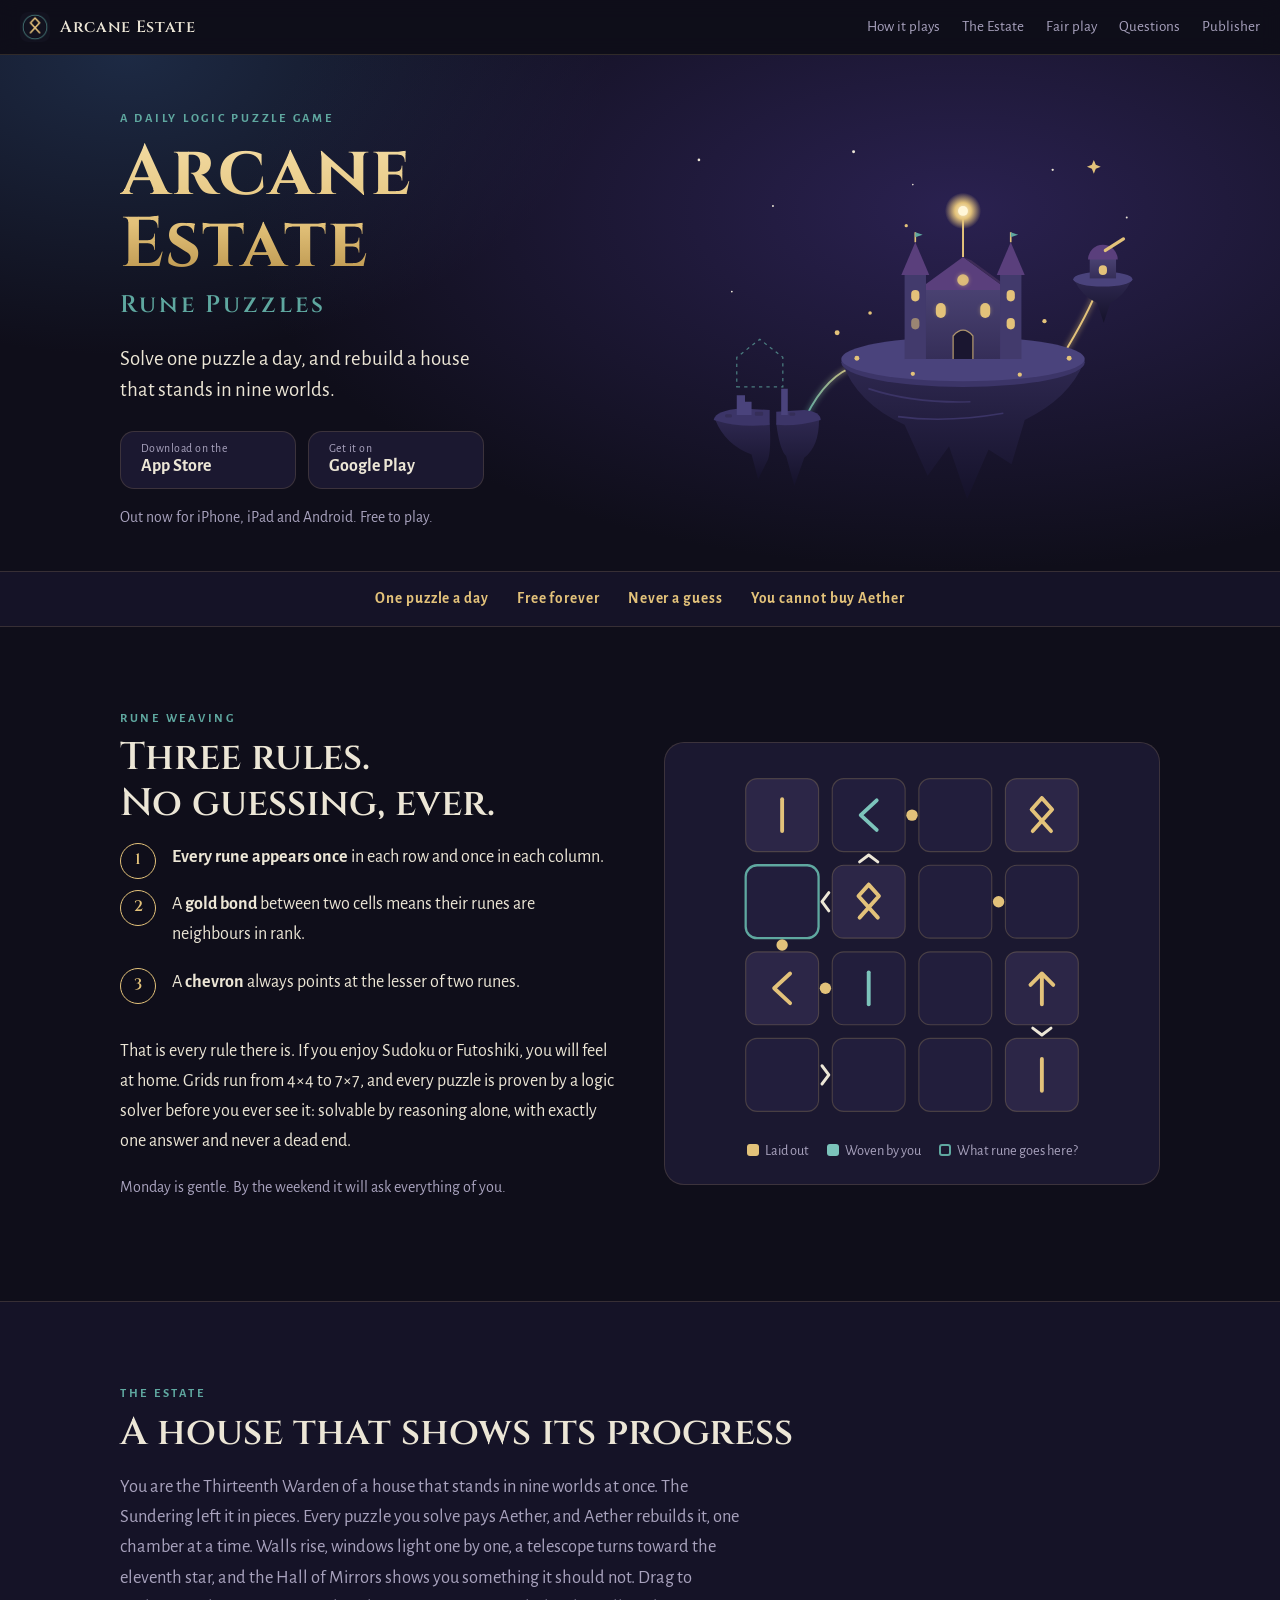
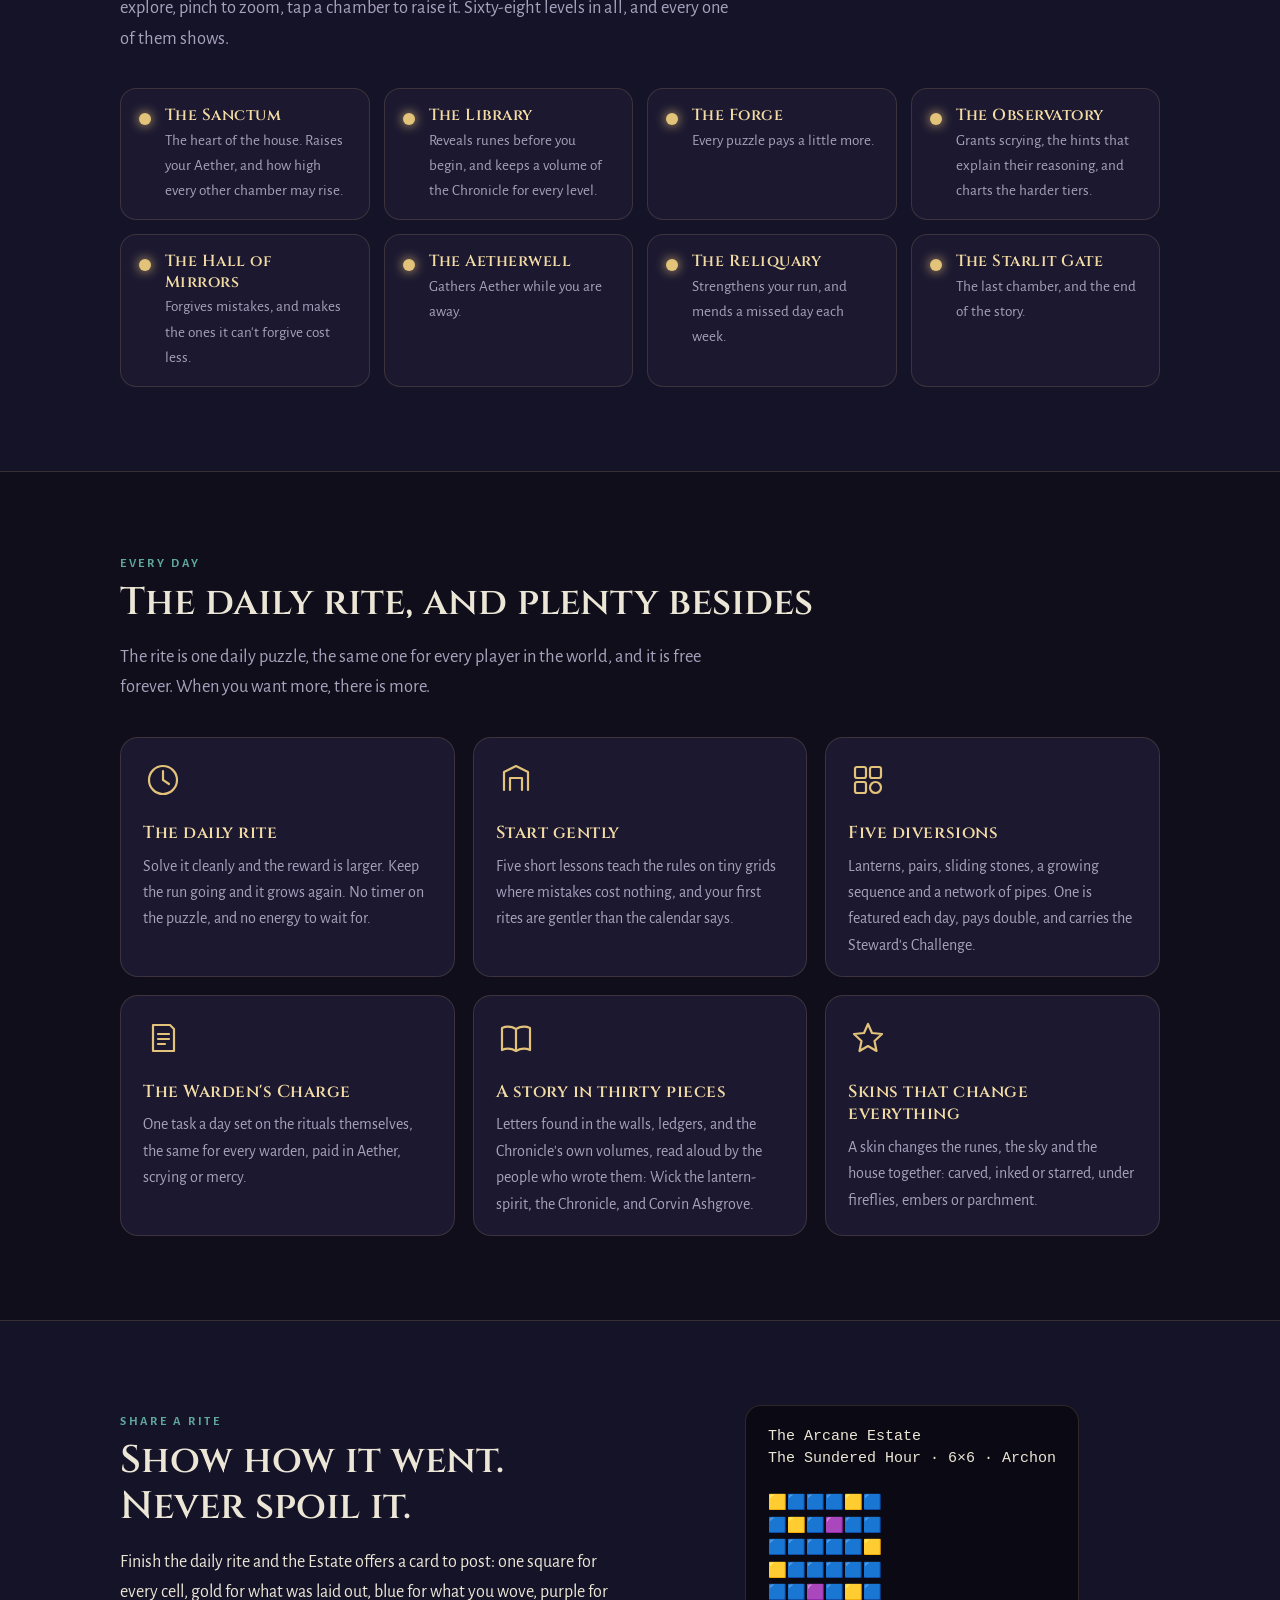
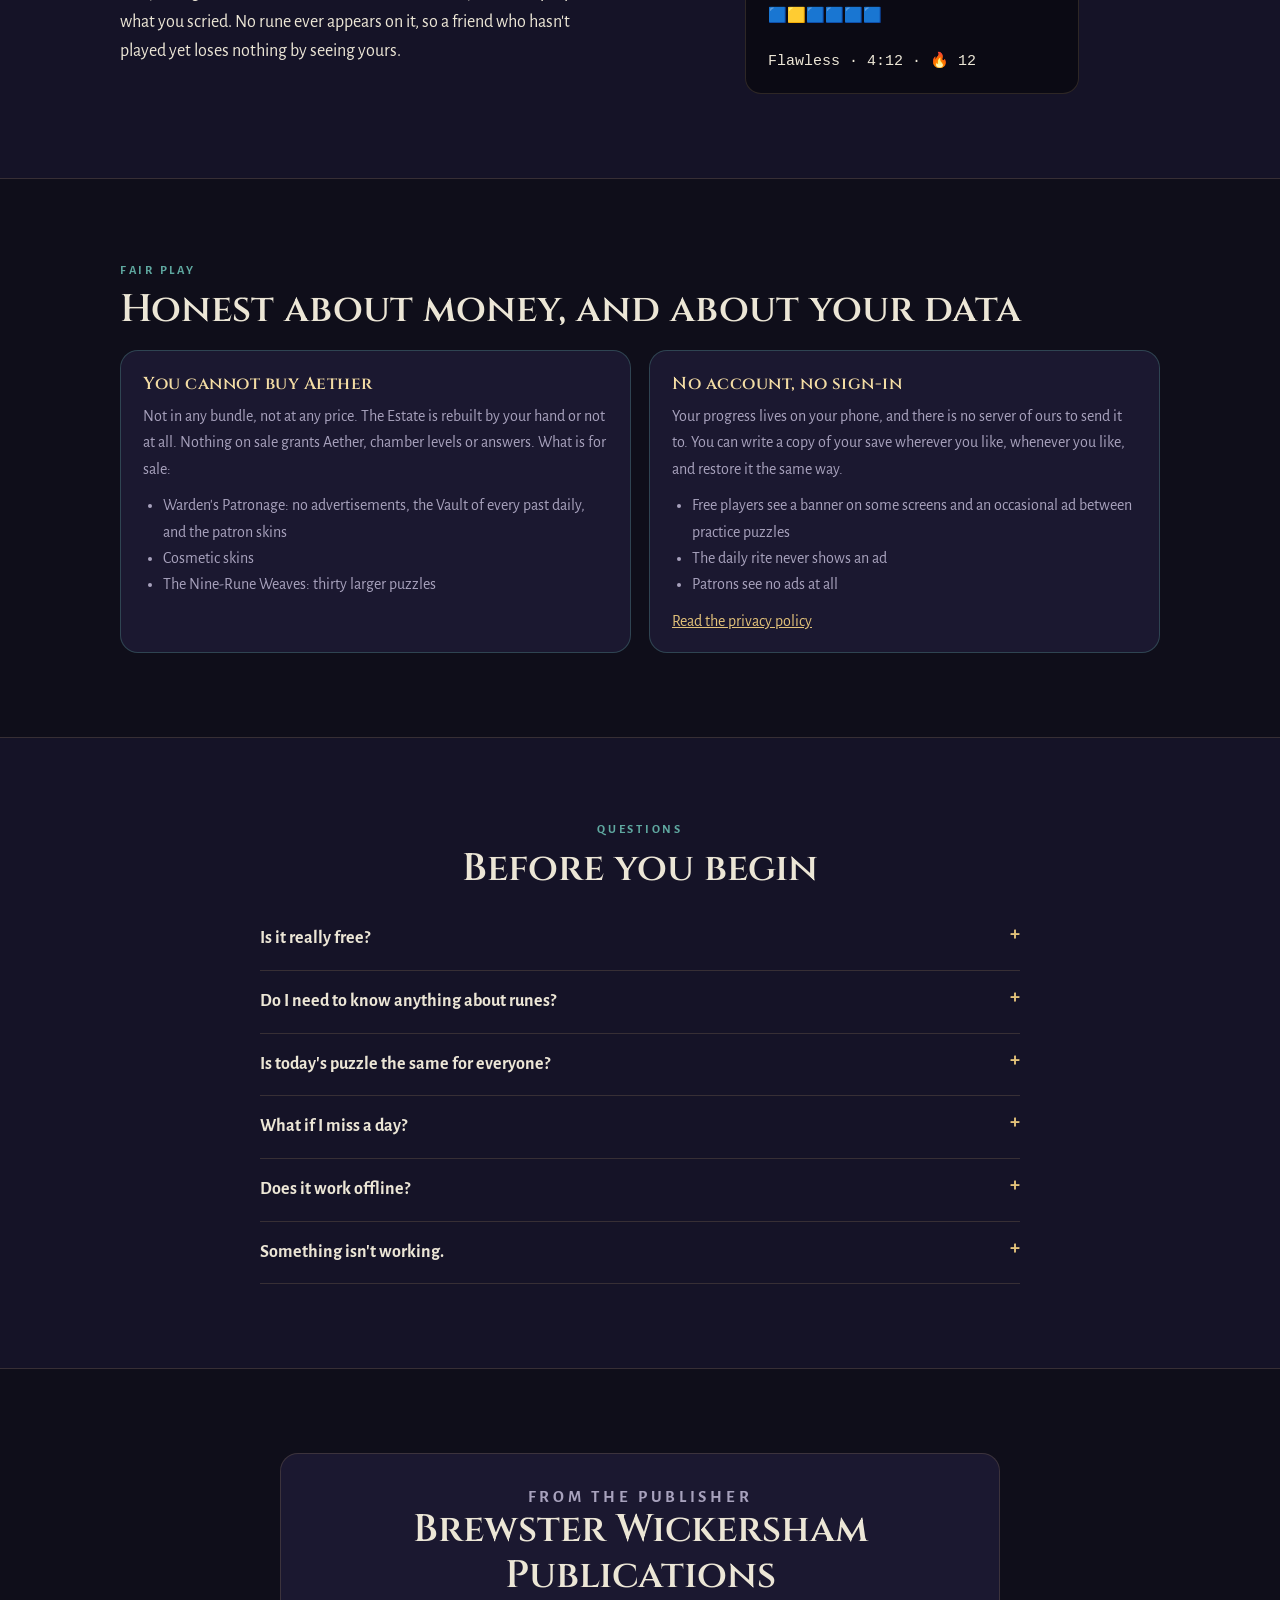
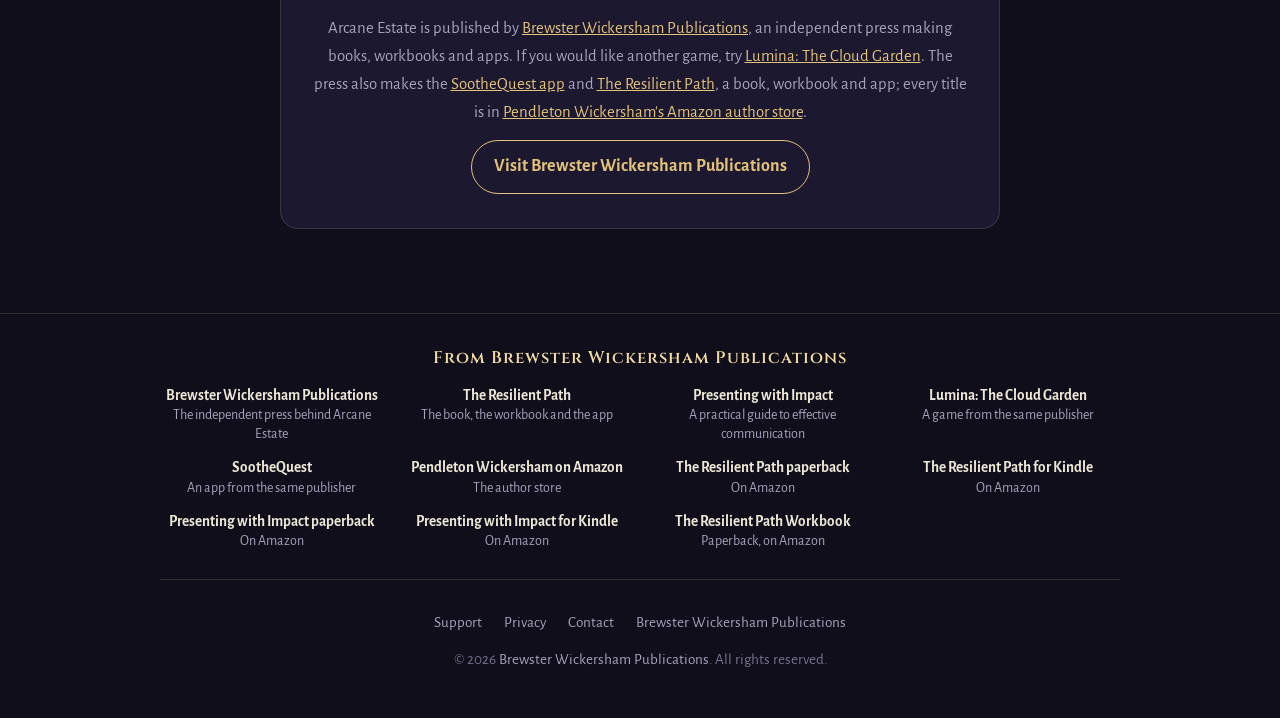
==== index.html @ 7ee72538 "Add Presenting with Impact to the publisher network block Keeps the shared "From Brewster Wickersham" ====
<!DOCTYPE html>
<html lang="en">
<head>
<meta charset="utf-8">
<meta name="viewport" content="width=device-width, initial-scale=1">
<title>Arcane Estate: Rune Puzzles — Daily Logic Puzzle Game</title>
<meta name="description" content="Arcane Estate is a free daily logic puzzle game for iPhone, iPad and Android. Solve one rune grid a day with no guessing, and rebuild an estate in nine worlds.">
<link rel="canonical" href="https://www.arcaneestategame.com/">
<meta property="og:type" content="website">
<meta property="og:site_name" content="Arcane Estate: Rune Puzzles">
<meta property="og:locale" content="en_US">
<meta property="og:title" content="Arcane Estate: Rune Puzzles — Daily Logic Puzzle Game">
<meta property="og:description" content="A free daily logic puzzle game for iPhone, iPad and Android. Solve one rune puzzle a day, and rebuild a house that stands in nine worlds.">
<meta property="og:url" content="https://www.arcaneestategame.com/">
<meta property="og:image" content="https://www.arcaneestategame.com/og-image.jpg">
<meta property="og:image:type" content="image/jpeg">
<meta property="og:image:width" content="1200">
<meta property="og:image:height" content="630">
<meta property="og:image:alt" content="Arcane Estate: Rune Puzzles. The Sanctum on a floating island, and the line: Solve one puzzle a day, and rebuild a house that stands in nine worlds.">
<meta name="twitter:card" content="summary_large_image">
<meta name="twitter:title" content="Arcane Estate: Rune Puzzles — Daily Logic Puzzle Game">
<meta name="twitter:description" content="A free daily logic puzzle game for iPhone, iPad and Android. Solve one rune puzzle a day, and rebuild a house that stands in nine worlds.">
<meta name="twitter:image" content="https://www.arcaneestategame.com/og-image.jpg">
<meta name="twitter:image:alt" content="Arcane Estate: Rune Puzzles. The Sanctum on a floating island, and the line: Solve one puzzle a day, and rebuild a house that stands in nine worlds.">
<meta name="theme-color" content="#0f0e1a">
<link rel="icon" type="image/png" sizes="64x64" href="favicon.png">
<link rel="apple-touch-icon" sizes="180x180" href="apple-touch-icon.png">
<link rel="preconnect" href="https://fonts.googleapis.com">
<link rel="preconnect" href="https://fonts.gstatic.com" crossorigin>
<link rel="stylesheet" href="https://fonts.googleapis.com/css2?family=Alegreya+Sans:wght@400;500;700&amp;family=Cinzel:wght@600;700&amp;display=swap" media="print" onload="this.media='all'">
<noscript><link rel="stylesheet" href="https://fonts.googleapis.com/css2?family=Alegreya+Sans:wght@400;500;700&amp;family=Cinzel:wght@600;700&amp;display=swap"></noscript>
<link rel="stylesheet" href="site.css">
<script type="application/ld+json">
{
  "@context": "https://schema.org",
  "@graph": [
    {
      "@type": [
        "VideoGame",
        "MobileApplication"
      ],
      "@id": "https://www.arcaneestategame.com/#game",
      "name": "Arcane Estate: Rune Puzzles",
      "alternateName": "The Arcane Estate",
      "description": "A daily logic puzzle game with estate-building progression. Solve the day's Rune Weaving puzzle and rebuild a house that stands in nine worlds.",
      "url": "https://www.arcaneestategame.com/",
      "image": "https://www.arcaneestategame.com/icon.png",
      "genre": [
        "Puzzle",
        "Logic puzzle"
      ],
      "applicationCategory": "GameApplication",
      "applicationSubCategory": "Puzzle",
      "operatingSystem": "iOS, Android",
      "gamePlatform": [
        "iOS",
        "Android"
      ],
      "installUrl": [
        "https://apps.apple.com/us/app/arcane-estate-rune-puzzles/id6817651417",
        "https://play.google.com/store/apps/details?id=com.arcaneestate.game"
      ],
      "downloadUrl": [
        "https://apps.apple.com/us/app/arcane-estate-rune-puzzles/id6817651417",
        "https://play.google.com/store/apps/details?id=com.arcaneestate.game"
      ],
      "sameAs": [
        "https://apps.apple.com/us/app/arcane-estate-rune-puzzles/id6817651417",
        "https://play.google.com/store/apps/details?id=com.arcaneestate.game"
      ],
      "isAccessibleForFree": true,
      "offers": {
        "@type": "Offer",
        "price": "0",
        "priceCurrency": "USD"
      },
      "publisher": {
        "@id": "https://brewsterwickershampublications.com/#organization"
      }
    },
    {
      "@type": "WebSite",
      "@id": "https://www.arcaneestategame.com/#website",
      "url": "https://www.arcaneestategame.com/",
      "name": "Arcane Estate: Rune Puzzles",
      "inLanguage": "en",
      "publisher": {
        "@id": "https://brewsterwickershampublications.com/#organization"
      }
    },
    {
      "@type": "Organization",
      "@id": "https://brewsterwickershampublications.com/#organization",
      "name": "Brewster Wickersham Publications",
      "url": "https://brewsterwickershampublications.com/",
      "email": "info@brewsterwickershampublications.com"
    }
  ]
}
</script>
</head>
<body>

<svg width="0" height="0" style="position:absolute" aria-hidden="true">
  <defs>
    <!-- The four runes of the example weave, ranked 1-4 -->
    <symbol id="r1" viewBox="0 0 40 40"><path d="M20 6V34" fill="none" stroke="currentColor" stroke-width="3.4" stroke-linecap="round"/></symbol>
    <symbol id="r2" viewBox="0 0 40 40"><path d="M27 7 13 20 27 33" fill="none" stroke="currentColor" stroke-width="3.4" stroke-linecap="round" stroke-linejoin="round"/></symbol>
    <symbol id="r3" viewBox="0 0 40 40"><path d="M20 7V34M10 17 20 7 30 17" fill="none" stroke="currentColor" stroke-width="3.4" stroke-linecap="round" stroke-linejoin="round"/></symbol>
    <symbol id="r4" viewBox="0 0 40 40"><path d="M20 5 29 15 12 34M20 5 11 15 28 34" fill="none" stroke="currentColor" stroke-width="3.4" stroke-linecap="round" stroke-linejoin="round"/></symbol>
  </defs>
</svg>

<nav class="nav" aria-label="Site">
  <a class="brand" href="./"><img src="favicon.png" alt="" width="30" height="30">Arcane Estate</a>
  <div class="links">
    <a href="#weaving">How it plays</a>
    <a href="#estate">The Estate</a>
    <a href="#fair">Fair play</a>
    <a href="#faq">Questions</a>
    <a class="keep" href="https://brewsterwickershampublications.com/" target="_blank" rel="noopener">Publisher</a>
  </div>
</nav>

<header class="hero">
  <div class="wrap">
    <div>
      <p class="kicker">A daily logic puzzle game</p>
      <h1><span class="wordmark">Arcane Estate</span> <span class="subtitle">Rune Puzzles</span></h1>
      <p class="tagline">Solve one puzzle a day, and rebuild a house that stands in nine worlds.</p>

      <div class="stores">
        <a class="store-btn" href="https://apps.apple.com/us/app/arcane-estate-rune-puzzles/id6817651417" target="_blank" rel="noopener"><small>Download on the</small><b>App Store</b></a>
        <a class="store-btn" href="https://play.google.com/store/apps/details?id=com.arcaneestate.game" target="_blank" rel="noopener"><small>Get it on</small><b>Google Play</b></a>
      </div>
      <p class="notify">Out now for iPhone, iPad and Android. Free to play.</p>
    </div>

    <div class="hero-art">
      <svg viewBox="0 0 600 470" role="img" aria-label="Floating islands joined by bridges of light. The Sanctum, lit and spired, stands on the largest; a ruined chamber waits on a smaller island.">
        <defs>
          <radialGradient id="orb" cx="50%" cy="50%" r="50%"><stop offset="0" stop-color="#fff6d8"/><stop offset=".45" stop-color="#e3c27a"/><stop offset="1" stop-color="#e3c27a" stop-opacity="0"/></radialGradient>
          <linearGradient id="bridge" x1="0" x2="1"><stop offset="0" stop-color="#5fa8a0"/><stop offset="1" stop-color="#e3c27a"/></linearGradient>
          <linearGradient id="rock" x1="0" y1="0" x2="0" y2="1"><stop offset="0" stop-color="#2e2850"/><stop offset="1" stop-color="#15122a"/></linearGradient>
          <linearGradient id="wall" x1="0" y1="0" x2="0" y2="1"><stop offset="0" stop-color="#4a4272"/><stop offset="1" stop-color="#352e58"/></linearGradient>
          <filter id="glow" x="-50%" y="-50%" width="200%" height="200%"><feGaussianBlur stdDeviation="3"/></filter>
        </defs>

        <g fill="#ece6d6">
          <circle class="twinkle" cx="40" cy="40" r="1.6"/>
          <circle class="twinkle" cx="130" cy="96" r="1.2" style="animation-delay:-1.4s"/>
          <circle class="twinkle" cx="228" cy="30" r="1.8" style="animation-delay:-2.2s"/>
          <circle class="twinkle" cx="470" cy="52" r="1.4" style="animation-delay:-.6s"/>
          <circle class="twinkle" cx="560" cy="110" r="1.2" style="animation-delay:-3s"/>
          <circle class="twinkle" cx="80" cy="200" r="1.1" style="animation-delay:-1.9s"/>
          <circle class="twinkle" cx="300" cy="70" r="1" style="animation-delay:-2.7s"/>
          <path d="M520 40l2.4 6 6 2.4-6 2.4-2.4 6-2.4-6-6-2.4 6-2.4z" fill="#e3c27a" class="twinkle" style="animation-delay:-1s"/>
        </g>

        <g class="float">
          <!-- bridges of light -->
          <g fill="none" stroke-linecap="round">
            <path d="M170 352Q196 300 232 290" stroke="url(#bridge)" stroke-width="6" opacity=".35" filter="url(#glow)"/>
            <path d="M170 352Q196 300 232 290" stroke="url(#bridge)" stroke-width="2.4"/>
            <path d="M488 268Q520 214 528 186" stroke="#e3c27a" stroke-width="6" opacity=".35" filter="url(#glow)"/>
            <path d="M488 268Q520 214 528 186" stroke="#e3c27a" stroke-width="2.4"/>
          </g>

          <!-- the Sanctum's island -->
          <path d="M214 286Q232 336 290 362L318 424 344 388 366 452 392 392 420 410 436 356Q490 330 508 286Z" fill="url(#rock)"/>
          <path d="M246 318Q300 336 370 334M282 352Q340 360 410 348" stroke="#3b3466" stroke-width="2" fill="none"/>
          <ellipse cx="361" cy="286" rx="148" ry="30" fill="#3c3568"/>
          <ellipse cx="361" cy="282" rx="148" ry="27" fill="#4a437c"/>
          <g fill="#e3c27a"><circle cx="232" cy="281" r="3"/><circle cx="490" cy="281" r="3"/><circle cx="300" cy="300" r="2.6"/><circle cx="430" cy="301" r="2.6"/></g>

          <!-- the Sanctum -->
          <rect x="314" y="196" width="94" height="86" fill="url(#wall)"/>
          <rect x="408" y="200" width="10" height="82" fill="#2b2548"/>
          <path d="M306 198 361 158 416 198Z" fill="#5a3f7c"/>
          <path d="M416 198 426 202 371 162 361 158Z" fill="#3e2c58"/>
          <rect x="290" y="178" width="26" height="104" fill="#423a6c"/>
          <path d="M286 180 303 140 320 180Z" fill="#5a3f7c"/>
          <rect x="406" y="178" width="26" height="104" fill="#423a6c"/>
          <path d="M402 180 419 140 436 180Z" fill="#5a3f7c"/>
          <path d="M303 140V128M419 140V128" stroke="#e3c27a" stroke-width="2"/>
          <path d="M303 128l9 3-9 3z M419 128l9 3-9 3z" fill="#5fa8a0"/>
          <path d="M361 158V112" stroke="#e3c27a" stroke-width="2.4"/>
          <circle cx="361" cy="102" r="22" fill="url(#orb)"/>
          <circle cx="361" cy="102" r="6" fill="#fff6d8"/>
          <g fill="#e3c27a">
            <rect x="328" y="214" width="12" height="18" rx="6"/><rect x="382" y="214" width="12" height="18" rx="6"/>
            <rect x="298" y="198" width="10" height="14" rx="5"/><rect x="414" y="198" width="10" height="14" rx="5"/>
            <rect x="298" y="232" width="10" height="14" rx="5" opacity=".55"/><rect x="414" y="232" width="10" height="14" rx="5"/>
            <circle cx="361" cy="186" r="7" opacity=".9"/>
          </g>
          <path d="M349 282V254Q361 240 373 254V282Z" fill="#1a1630"/>
          <path d="M349 282V254Q361 240 373 254V282" fill="none" stroke="#e3c27a" stroke-width="1.6" opacity=".7"/>
          <g fill="#e3c27a" filter="url(#glow)" opacity=".8"><circle cx="361" cy="186" r="6"/><circle cx="334" cy="223" r="5"/><circle cx="388" cy="223" r="5"/></g>

          <!-- a ruined chamber, split in two, with the ghost of what will rise -->
          <path d="M60 356Q72 386 104 398L112 428 124 404Q128 392 126 360Z" fill="url(#rock)"/>
          <path d="M134 360Q138 392 146 400L156 436 168 402Q186 388 186 356Z" fill="url(#rock)"/>
          <path d="M58 356Q60 344 92 342L126 344 126 362Q90 366 58 356Z" fill="#3c3568"/>
          <path d="M134 346 168 344Q188 346 188 356 160 364 134 362Z" fill="#3c3568"/>
          <path d="M86 316h56v-36l-28-22-28 22z" fill="none" stroke="#5fa8a0" stroke-width="1.5" stroke-dasharray="4 5" opacity=".7"/>
          <path d="M86 350V326h10v8h8V350ZM140 350V318h8v32Z" fill="#4a437c"/>
          <g fill="#352e58"><rect x="108" y="346" width="10" height="5" rx="1.5"/><rect x="150" y="347" width="7" height="4" rx="1.5"/><rect x="72" y="349" width="8" height="4" rx="1.5"/></g>

          <!-- the Observatory, small and far -->
          <path d="M496 186Q506 206 524 214L532 238 540 214Q556 206 566 186Z" fill="url(#rock)"/>
          <ellipse cx="531" cy="185" rx="36" ry="9" fill="#4a437c"/>
          <rect x="515" y="160" width="32" height="24" fill="url(#wall)"/>
          <path d="M513 161a18 18 0 0 1 36 0Z" fill="#5a3f7c"/>
          <path d="M534 150 556 136" stroke="#e3c27a" stroke-width="4" stroke-linecap="round"/>
          <rect x="526" y="168" width="10" height="12" rx="5" fill="#e3c27a"/>
        </g>

        <!-- Aether, carried home -->
        <g fill="#e3c27a">
          <circle class="twinkle float2" cx="208" cy="250" r="3"/>
          <circle class="twinkle float2" cx="248" cy="226" r="2.2" style="animation-delay:-2s"/>
          <circle class="twinkle float" cx="460" cy="236" r="2.6" style="animation-delay:-1s"/>
          <circle class="twinkle float2" cx="292" cy="120" r="2" style="animation-delay:-3s"/>
        </g>
      </svg>
    </div>
  </div>
</header>

<div class="strip">
  <span>One puzzle a day</span><span>Free forever</span><span>Never a guess</span><span>You cannot buy Aether</span>
</div>

<main>
<section id="weaving">
  <div class="wrap split">
    <div>
      <p class="eyebrow">Rune Weaving</p>
      <h2>Three rules.<br>No guessing, ever.</h2>
      <ol class="rules">
        <li><b>Every rune appears once</b> in each row and once in each column.</li>
        <li>A <b>gold bond</b> between two cells means their runes are neighbours in rank.</li>
        <li>A <b>chevron</b> always points at the lesser of two runes.</li>
      </ol>
      <p>That is every rule there is. If you enjoy Sudoku or Futoshiki, you will feel at home. Grids run from 4×4 to 7×7, and every puzzle is proven by a
        logic solver before you ever see it: solvable by reasoning alone, with exactly one answer
        and never a dead end.</p>
      <p class="note">Monday is gentle. By the weekend it will ask everything of you.</p>
    </div>
    <figure class="grid-card" style="margin:0">
      <svg viewBox="0 0 316 316" role="img" aria-label="An example four-by-four Rune Weaving grid, part solved, with gold bonds and chevrons between some cells.">
        <g fill="#221e3c" stroke="rgba(227,194,122,.22)">
          <rect x="12" y="12" width="64" height="64" rx="10" fill="#2c2647"/><rect x="88" y="12" width="64" height="64" rx="10"/><rect x="164" y="12" width="64" height="64" rx="10"/><rect x="240" y="12" width="64" height="64" rx="10" fill="#2c2647"/>
          <rect x="12" y="88" width="64" height="64" rx="10" stroke="#5fa8a0" stroke-width="2"/><rect x="88" y="88" width="64" height="64" rx="10" fill="#2c2647"/><rect x="164" y="88" width="64" height="64" rx="10"/><rect x="240" y="88" width="64" height="64" rx="10"/>
          <rect x="12" y="164" width="64" height="64" rx="10" fill="#2c2647"/><rect x="88" y="164" width="64" height="64" rx="10"/><rect x="164" y="164" width="64" height="64" rx="10"/><rect x="240" y="164" width="64" height="64" rx="10" fill="#2c2647"/>
          <rect x="12" y="240" width="64" height="64" rx="10"/><rect x="88" y="240" width="64" height="64" rx="10"/><rect x="164" y="240" width="64" height="64" rx="10"/><rect x="240" y="240" width="64" height="64" rx="10" fill="#2c2647"/>
        </g>
        <!-- laid out (gold) -->
        <g color="#e3c27a">
          <use href="#r1" x="24" y="24" width="40" height="40"/>
          <use href="#r4" x="252" y="24" width="40" height="40"/>
          <use href="#r4" x="100" y="100" width="40" height="40"/>
          <use href="#r2" x="24" y="176" width="40" height="40"/>
          <use href="#r3" x="252" y="176" width="40" height="40"/>
          <use href="#r1" x="252" y="252" width="40" height="40"/>
        </g>
        <!-- woven by the player (teal) -->
        <g color="#7cc4bb">
          <use href="#r2" x="100" y="24" width="40" height="40"/>
          <use href="#r1" x="100" y="176" width="40" height="40"/>
        </g>
        <!-- bonds -->
        <g fill="#e3c27a">
          <circle cx="158" cy="44" r="5"/>
          <circle cx="234" cy="120" r="5"/>
          <circle cx="82" cy="196" r="5"/>
          <circle cx="44" cy="158" r="5"/>
        </g>
        <!-- wards: each chevron points at the lesser rune -->
        <g fill="none" stroke="#ece6d6" stroke-width="2.6" stroke-linecap="round" stroke-linejoin="round">
          <path d="M85 112 79 120 85 128"/>
          <path d="M79 264 85 272 79 280"/>
          <path d="M112 85 120 79 128 85"/>
          <path d="M264 231 272 237 280 231"/>
        </g>
      </svg>
      <div class="legend">
        <span><i style="background:#e3c27a"></i>Laid out</span>
        <span><i style="background:#7cc4bb"></i>Woven by you</span>
        <span><i style="border:2px solid #5fa8a0"></i>What rune goes here?</span>
      </div>
    </figure>
  </div>
</section>

<section id="estate" class="alt">
  <div class="wrap">
    <p class="eyebrow">The Estate</p>
    <h2>A house that shows its progress</h2>
    <p class="lede">You are the Thirteenth Warden of a house that stands in nine worlds at once. The
      Sundering left it in pieces. Every puzzle you solve pays Aether, and Aether rebuilds it, one
      chamber at a time. Walls rise, windows light one by one, a telescope turns toward the eleventh
      star, and the Hall of Mirrors shows you something it should not. Drag to explore, pinch to
      zoom, tap a chamber to raise it. Sixty-eight levels in all, and every one of them shows.</p>
    <div class="chambers">
      <div class="chamber"><span class="dot"></span><div><h3>The Sanctum</h3><p>The heart of the house. Raises your Aether, and how high every other chamber may rise.</p></div></div>
      <div class="chamber"><span class="dot"></span><div><h3>The Library</h3><p>Reveals runes before you begin, and keeps a volume of the Chronicle for every level.</p></div></div>
      <div class="chamber"><span class="dot"></span><div><h3>The Forge</h3><p>Every puzzle pays a little more.</p></div></div>
      <div class="chamber"><span class="dot"></span><div><h3>The Observatory</h3><p>Grants scrying, the hints that explain their reasoning, and charts the harder tiers.</p></div></div>
      <div class="chamber"><span class="dot"></span><div><h3>The Hall of Mirrors</h3><p>Forgives mistakes, and makes the ones it can't forgive cost less.</p></div></div>
      <div class="chamber"><span class="dot"></span><div><h3>The Aetherwell</h3><p>Gathers Aether while you are away.</p></div></div>
      <div class="chamber"><span class="dot"></span><div><h3>The Reliquary</h3><p>Strengthens your run, and mends a missed day each week.</p></div></div>
      <div class="chamber"><span class="dot"></span><div><h3>The Starlit Gate</h3><p>The last chamber, and the end of the story.</p></div></div>
    </div>
  </div>
</section>

<section id="days">
  <div class="wrap">
    <p class="eyebrow">Every day</p>
    <h2>The daily rite, and plenty besides</h2>
    <p class="lede">The rite is one daily puzzle, the same one for every player in the world, and it is
      free forever. When you want more, there is more.</p>
    <div class="cards">
      <div class="card">
        <svg class="ic" aria-hidden="true" viewBox="0 0 40 40" fill="none" stroke="#e3c27a" stroke-width="2.2" stroke-linecap="round"><circle cx="20" cy="20" r="14"/><path d="M20 11v9l6 4"/></svg>
        <h3>The daily rite</h3>
        <p>Solve it cleanly and the reward is larger. Keep the run going and it grows again. No
          timer on the puzzle, and no energy to wait for.</p>
      </div>
      <div class="card">
        <svg class="ic" aria-hidden="true" viewBox="0 0 40 40" fill="none" stroke="#e3c27a" stroke-width="2.2" stroke-linecap="round" stroke-linejoin="round"><path d="M8 30V12l12-6 12 6v18"/><path d="M14 30V18h12v12"/></svg>
        <h3>Start gently</h3>
        <p>Five short lessons teach the rules on tiny grids where mistakes cost nothing, and your
          first rites are gentler than the calendar says.</p>
      </div>
      <div class="card">
        <svg class="ic" aria-hidden="true" viewBox="0 0 40 40" fill="none" stroke="#e3c27a" stroke-width="2.2" stroke-linecap="round" stroke-linejoin="round"><rect x="7" y="7" width="11" height="11" rx="2"/><rect x="22" y="7" width="11" height="11" rx="2"/><rect x="7" y="22" width="11" height="11" rx="2"/><circle cx="27.5" cy="27.5" r="5.5"/></svg>
        <h3>Five diversions</h3>
        <p>Lanterns, pairs, sliding stones, a growing sequence and a network of pipes. One is
          featured each day, pays double, and carries the Steward's Challenge.</p>
      </div>
      <div class="card">
        <svg class="ic" aria-hidden="true" viewBox="0 0 40 40" fill="none" stroke="#e3c27a" stroke-width="2.2" stroke-linecap="round" stroke-linejoin="round"><path d="M10 7h17l4 4v22H10z"/><path d="M15 16h11M15 21h11M15 26h7"/></svg>
        <h3>The Warden's Charge</h3>
        <p>One task a day set on the rituals themselves, the same for every warden, paid in Aether,
          scrying or mercy.</p>
      </div>
      <div class="card">
        <svg class="ic" aria-hidden="true" viewBox="0 0 40 40" fill="none" stroke="#e3c27a" stroke-width="2.2" stroke-linecap="round" stroke-linejoin="round"><path d="M6 10q7-3 14 1v22q-7-4-14-1zM34 10q-7-3-14 1v22q7-4 14-1z"/></svg>
        <h3>A story in thirty pieces</h3>
        <p>Letters found in the walls, ledgers, and the Chronicle's own volumes, read aloud by the
          people who wrote them: Wick the lantern-spirit, the Chronicle, and Corvin Ashgrove.</p>
      </div>
      <div class="card">
        <svg class="ic" aria-hidden="true" viewBox="0 0 40 40" fill="none" stroke="#e3c27a" stroke-width="2.2" stroke-linecap="round" stroke-linejoin="round"><path d="M20 6l4 9 10 1-7.5 7 2 10-8.5-5-8.5 5 2-10L6 16l10-1z"/></svg>
        <h3>Skins that change everything</h3>
        <p>A skin changes the runes, the sky and the house together: carved, inked or starred, under
          fireflies, embers or parchment.</p>
      </div>
    </div>
  </div>
</section>

<section id="share" class="alt">
  <div class="wrap split">
    <div>
      <p class="eyebrow">Share a rite</p>
      <h2>Show how it went.<br>Never spoil it.</h2>
      <p>Finish the daily rite and the Estate offers a card to post: one square for every cell,
        gold for what was laid out, blue for what you wove, purple for what you scried. No rune ever
        appears on it, so a friend who hasn't played yet loses nothing by seeing yours.</p>
    </div>
    <div class="share" aria-label="An example share card">The Arcane Estate
The Sundered Hour · 6×6 · Archon

🟨🟦🟦🟦🟨🟦
🟦🟨🟦🟪🟦🟦
🟦🟦🟦🟦🟦🟨
🟨🟦🟦🟦🟦🟦
🟦🟦🟪🟦🟨🟦
🟦🟨🟦🟦🟦🟦

Flawless · 4:12 · 🔥 12</div>
  </div>
</section>

<section id="fair">
  <div class="wrap">
    <p class="eyebrow">Fair play</p>
    <h2>Honest about money, and about your data</h2>
    <div class="promise">
      <div class="card">
        <h3>You cannot buy Aether</h3>
        <p>Not in any bundle, not at any price. The Estate is rebuilt by your hand or not at all.
          Nothing on sale grants Aether, chamber levels or answers. What is for sale:</p>
        <ul>
          <li>Warden's Patronage: no advertisements, the Vault of every past daily, and the patron skins</li>
          <li>Cosmetic skins</li>
          <li>The Nine-Rune Weaves: thirty larger puzzles</li>
        </ul>
      </div>
      <div class="card">
        <h3>No account, no sign-in</h3>
        <p>Your progress lives on your phone, and there is no server of ours to send it to. You can
          write a copy of your save wherever you like, whenever you like, and restore it the same way.</p>
        <ul>
          <li>Free players see a banner on some screens and an occasional ad between practice puzzles</li>
          <li>The daily rite never shows an ad</li>
          <li>Patrons see no ads at all</li>
        </ul>
        <p style="margin-top:10px"><a href="privacy.html">Read the privacy policy</a></p>
      </div>
    </div>
  </div>
</section>

<section id="faq" class="alt">
  <div class="wrap">
    <div class="center"><p class="eyebrow">Questions</p><h2>Before you begin</h2></div>
    <div class="faq">
      <details><summary>Is it really free?</summary>
        <p>Yes. The daily rite is free every day, forever, along with practice puzzles, the
          lessons, the diversions and the whole Estate. Purchases remove ads or add cosmetics and
          extra puzzles; none of them make the game easier.</p></details>
      <details><summary>Do I need to know anything about runes?</summary>
        <p>No. Each rune has a rank, and the lessons show you the order. If you have played Sudoku
          or a Futoshiki puzzle, you already know half of it.</p></details>
      <details><summary>Is today's puzzle the same for everyone?</summary>
        <p>Yes. The rite comes from the date, so every warden gets the same one. It turns over at
          midnight where you are.</p></details>
      <details><summary>What if I miss a day?</summary>
        <p>Nothing is lost but the run. The Reliquary can mend one missed day a week, and the
          Estate waits for you either way.</p></details>
      <details><summary>Does it work offline?</summary>
        <p>Yes. Puzzles are made on your phone, so the rite, the Estate and the diversions all play
          without a connection.</p></details>
      <details><summary>Something isn't working.</summary>
        <p>See <a href="support.html">Support</a>, or write to
          <a href="mailto:info@brewsterwickershampublications.com">info@brewsterwickershampublications.com</a>.</p></details>
    </div>
  </div>
</section>

<section class="publisher">
  <div class="wrap">
    <div class="card">
      <p class="eyebrow">From the publisher</p>
      <h2>Brewster Wickersham Publications</h2>
      <p>Arcane Estate is published by <a href="https://brewsterwickershampublications.com/" target="_blank" rel="noopener">Brewster Wickersham Publications</a>,
        an independent press making books, workbooks and apps. If you would like another game,
        try <a href="https://www.luminacloudgarden.com/" target="_blank" rel="noopener">Lumina: The Cloud Garden</a>. The press
        also makes the <a href="https://www.soothequest.com/" target="_blank" rel="noopener">SootheQuest app</a> and
        <a href="https://theresilientpathbook.com/" target="_blank" rel="noopener">The Resilient Path</a>, a book, workbook and app;
        every title is in <a href="https://www.amazon.com/stores/author/B004TYIEZQ" target="_blank" rel="noopener">Pendleton Wickersham's Amazon author store</a>.</p>
      <a class="btn" href="https://brewsterwickershampublications.com/" target="_blank" rel="noopener">Visit Brewster Wickersham Publications</a>
    </div>
  </div>
</section>
</main>

<footer>
  <div class="network">
    <h2>From Brewster Wickersham Publications</h2>
    <ul>
      <li><a href="https://brewsterwickershampublications.com/" target="_blank" rel="noopener">Brewster Wickersham Publications</a><span>The independent press behind Arcane Estate</span></li>
      <li><a href="https://theresilientpathbook.com/" target="_blank" rel="noopener">The Resilient Path</a><span>The book, the workbook and the app</span></li>
      <li><a href="https://presentingwithimpactbook.com/" target="_blank" rel="noopener">Presenting with Impact</a><span>A practical guide to effective communication</span></li>
      <li><a href="https://www.luminacloudgarden.com/" target="_blank" rel="noopener">Lumina: The Cloud Garden</a><span>A game from the same publisher</span></li>
      <li><a href="https://www.soothequest.com/" target="_blank" rel="noopener">SootheQuest</a><span>An app from the same publisher</span></li>
      <li><a href="https://www.amazon.com/stores/author/B004TYIEZQ" target="_blank" rel="noopener">Pendleton Wickersham on Amazon</a><span>The author store</span></li>
      <li><a href="https://www.amazon.com/dp/B0HJ1NMXLL" target="_blank" rel="noopener">The Resilient Path paperback</a><span>On Amazon</span></li>
      <li><a href="https://www.amazon.com/dp/B0HHKKSR3D" target="_blank" rel="noopener">The Resilient Path for Kindle</a><span>On Amazon</span></li>
      <li><a href="https://www.amazon.com/dp/B0HQ2JQ6SQ" target="_blank" rel="noopener">Presenting with Impact paperback</a><span>On Amazon</span></li>
      <li><a href="https://www.amazon.com/dp/B0HQ1P6CZH" target="_blank" rel="noopener">Presenting with Impact for Kindle</a><span>On Amazon</span></li>
      <li><a href="https://www.amazon.com/dp/B0HHLCSVBJ" target="_blank" rel="noopener">The Resilient Path Workbook</a><span>Paperback, on Amazon</span></li>
    </ul>
  </div>
  <nav aria-label="Footer">
    <a href="support.html">Support</a>
    <a href="privacy.html">Privacy</a>
    <a href="mailto:info@brewsterwickershampublications.com">Contact</a>
    <a href="https://brewsterwickershampublications.com/" target="_blank" rel="noopener">Brewster Wickersham Publications</a>
  </nav>
  © 2026 <a href="https://brewsterwickershampublications.com/" target="_blank" rel="noopener">Brewster Wickersham Publications</a>. All rights reserved.
</footer>

</body>
</html>
---- site.css ----
:root{
  --bg:#0f0e1a; --bg2:#151327; --panel:#1b1830; --panel2:#221e3c;
  --ink:#ece6d6; --muted:#a8a2bd; --dim:#77718f;
  --gold:#e3c27a; --gold2:#f3dca4; --teal:#5fa8a0; --violet:#8b6fd6;
  --line:rgba(227,194,122,.16);
  --serif:"Cinzel",Georgia,"Times New Roman",serif;
  --sans:"Alegreya Sans",-apple-system,BlinkMacSystemFont,"Segoe UI",Roboto,sans-serif;
}
*{box-sizing:border-box}
html{scroll-behavior:smooth}
body{margin:0;background:var(--bg);color:var(--ink);font:18px/1.65 var(--sans);-webkit-font-smoothing:antialiased}
a{color:var(--gold)}
a:hover{color:var(--gold2)}
img,svg{max-width:100%}
.wrap{max-width:1080px;margin:0 auto;padding:0 20px}

/* nav */
.nav{position:sticky;top:0;z-index:10;display:flex;align-items:center;justify-content:space-between;gap:16px;
  padding:12px 20px;background:rgba(15,14,26,.86);backdrop-filter:blur(10px);-webkit-backdrop-filter:blur(10px);border-bottom:1px solid var(--line)}
.brand{display:flex;align-items:center;gap:10px;color:var(--ink);text-decoration:none;font:600 1.02rem var(--serif);letter-spacing:.04em;white-space:nowrap}
.brand img{width:30px;height:30px;border-radius:8px}
.nav .links{display:flex;gap:22px;font-size:.95rem}
.nav .links a{color:var(--muted);text-decoration:none}
.nav .links a:hover{color:var(--gold)}
@media (max-width:820px){.nav .links a:not(.keep){display:none}}

/* hero */
.hero{position:relative;overflow:hidden;padding:56px 0 40px;
  background:radial-gradient(1200px 600px at 75% 30%,#2a2150 0%,rgba(42,33,80,0) 60%),radial-gradient(800px 500px at 10% 0%,#1d2a44 0%,rgba(29,42,68,0) 60%),var(--bg)}
.hero .wrap{display:grid;grid-template-columns:1.05fr 1fr;gap:28px;align-items:center}
@media (max-width:860px){.hero .wrap{grid-template-columns:1fr}.hero-art{order:-1;max-width:520px;margin:0 auto}}
.kicker{font:600 .78rem var(--sans);letter-spacing:.22em;text-transform:uppercase;color:var(--teal);margin:0 0 12px}
.hero h1{margin:0}
.wordmark,.subtitle{display:block}
.wordmark{font:700 clamp(2.5rem,7vw,4.4rem)/1.02 var(--serif);margin:0;letter-spacing:.02em;
  background:linear-gradient(180deg,var(--gold2),var(--gold) 60%,#b8924a);-webkit-background-clip:text;background-clip:text;color:transparent}
.subtitle{font:600 clamp(1.1rem,2.6vw,1.5rem) var(--serif);letter-spacing:.12em;color:var(--teal);margin:8px 0 22px}
.tagline{font-size:1.3rem;line-height:1.5;margin:0 0 26px;max-width:32ch}
.stores{display:flex;flex-wrap:wrap;gap:12px}
.store-btn{display:inline-flex;flex-direction:column;justify-content:center;min-width:176px;padding:10px 20px;border-radius:14px;
  background:var(--panel);border:1px solid var(--line);color:var(--ink);text-decoration:none;line-height:1.2}
.store-btn small{font-size:.74rem;color:var(--muted);letter-spacing:.04em}
.store-btn b{font-size:1.12rem;font-weight:700}
a.store-btn:hover{border-color:var(--gold);color:var(--ink)}
.store-btn.soon{opacity:.8;cursor:default}
.notify{margin:16px 0 0;color:var(--muted);font-size:.98rem}
.hero-art svg{display:block;width:100%;height:auto}
.float{animation:float 7s ease-in-out infinite}
.float2{animation:float 9s ease-in-out -3s infinite}
@keyframes float{50%{transform:translateY(-8px)}}
.twinkle{animation:tw 4s ease-in-out infinite}
@keyframes tw{50%{opacity:.25}}
@media (prefers-reduced-motion:reduce){.float,.float2,.twinkle{animation:none}}

/* strip */
.strip{border-top:1px solid var(--line);border-bottom:1px solid var(--line);background:var(--bg2);text-align:center;padding:16px 20px;
  font:600 .95rem var(--sans);letter-spacing:.06em;color:var(--gold)}
.strip span{display:inline-block;margin:2px 14px}

/* sections */
section{padding:84px 0}
section.alt{background:var(--bg2);border-top:1px solid var(--line);border-bottom:1px solid var(--line)}
.eyebrow{font:600 .78rem var(--sans);letter-spacing:.22em;text-transform:uppercase;color:var(--teal);margin:0 0 10px}
h2{font:600 clamp(1.7rem,3.6vw,2.4rem)/1.2 var(--serif);margin:0 0 16px;color:var(--ink)}
h3{font:600 1.08rem/1.3 var(--serif);letter-spacing:.03em;margin:0 0 8px;color:var(--gold2)}
.lede{font-size:1.15rem;color:var(--muted);max-width:62ch;margin:0 0 34px}
.center{text-align:center}.center .lede{margin-left:auto;margin-right:auto}

.split{display:grid;grid-template-columns:1fr 1fr;gap:48px;align-items:center}
@media (max-width:860px){.split{grid-template-columns:1fr;gap:28px}}

.rules{list-style:none;margin:0 0 22px;padding:0;counter-reset:r}
.rules li{position:relative;padding:0 0 18px 52px;counter-increment:r}
.rules li::before{content:counter(r);position:absolute;left:0;top:0;width:34px;height:34px;border-radius:50%;
  border:1px solid var(--gold);color:var(--gold);font:600 .95rem/32px var(--serif);text-align:center}
.rules b{color:var(--ink)}
.note{color:var(--muted);font-size:1rem}

.grid-card{background:var(--panel);border:1px solid var(--line);border-radius:20px;padding:22px}
.grid-card svg{display:block;margin:0 auto;width:100%;max-width:360px;height:auto}
.legend{display:flex;flex-wrap:wrap;justify-content:center;gap:8px 18px;margin-top:14px;font-size:.9rem;color:var(--muted)}
.legend i{display:inline-block;width:12px;height:12px;border-radius:3px;margin-right:6px;vertical-align:-1px}

.cards{display:grid;grid-template-columns:repeat(auto-fit,minmax(280px,1fr));gap:18px}
.card{background:var(--panel);border:1px solid var(--line);border-radius:18px;padding:22px 22px 18px}
.card p{margin:0;color:var(--muted);font-size:1rem}
.card .ic{width:40px;height:40px;margin-bottom:12px}

.chambers{display:grid;grid-template-columns:repeat(auto-fit,minmax(220px,1fr));gap:14px;margin-top:8px}
.chamber{display:flex;gap:14px;align-items:flex-start;padding:16px 18px;border-radius:16px;background:var(--panel);border:1px solid var(--line)}
.chamber .dot{flex:none;width:12px;height:12px;margin-top:8px;border-radius:50%;background:var(--gold);box-shadow:0 0 12px var(--gold)}
.chamber h3{margin:0 0 2px;font-size:1rem}
.chamber p{margin:0;font-size:.95rem;color:var(--muted)}

.share{font:15px/1.5 ui-monospace,SFMono-Regular,Menlo,Consolas,monospace;background:#0b0a14;border:1px solid var(--line);border-radius:16px;
  padding:20px 22px;color:var(--ink);max-width:340px;margin:0 auto;white-space:pre;overflow-x:auto}

.promise{display:grid;grid-template-columns:repeat(auto-fit,minmax(260px,1fr));gap:18px}
.promise .card{border-color:rgba(95,168,160,.3)}
.promise ul{margin:10px 0 0;padding-left:20px;color:var(--muted);font-size:1rem}

.faq{max-width:760px;margin:0 auto}
.faq details{border-bottom:1px solid var(--line);padding:16px 0}
.faq summary{cursor:pointer;font-weight:700;list-style:none;display:flex;justify-content:space-between;gap:16px}
.faq summary::-webkit-details-marker{display:none}
.faq summary::after{content:"+";color:var(--gold);font-size:1.3rem;line-height:1}
.faq details[open] summary::after{content:"–"}
.faq p{margin:10px 0 0;color:var(--muted)}

.publisher{text-align:center}
.publisher .card{max-width:720px;margin:0 auto;padding:34px 30px}
.publisher p{font-size:1.05rem}
.btn{display:inline-block;max-width:100%;margin-top:14px;padding:11px 22px;border-radius:999px;border:1px solid var(--gold);color:var(--gold);text-decoration:none;font-weight:700}
.btn:hover{background:var(--gold);color:var(--bg)}

/* network links, in every footer */
.network{max-width:960px;margin:0 auto 30px;padding-bottom:28px;border-bottom:1px solid var(--line)}
.network h2{font:600 1.05rem/1.3 var(--serif);letter-spacing:.06em;color:var(--gold2);margin:0 0 16px}
.network ul{list-style:none;margin:0;padding:0;display:grid;grid-template-columns:repeat(auto-fit,minmax(210px,1fr));gap:14px 22px}
.network li{line-height:1.35}
.network a{color:var(--ink);font-weight:700}
.network a:hover{color:var(--gold)}
.network span{display:block;font-size:.88rem;color:var(--muted)}

footer{border-top:1px solid var(--line);padding:34px 20px 46px;text-align:center;color:var(--dim);font-size:.95rem}
footer nav{display:flex;flex-wrap:wrap;justify-content:center;gap:8px 22px;margin-bottom:12px}
footer a{color:var(--muted);text-decoration:none}
footer a:hover{color:var(--gold)}

/* text pages */
.doc{max-width:72ch;margin:0 auto;padding:48px 20px 70px}
.doc h1{font:600 clamp(1.8rem,4vw,2.4rem)/1.2 var(--serif);margin:0 0 6px;color:var(--gold2)}
.doc .sub{color:var(--muted);margin-bottom:30px}
.doc h2{font-size:1.3rem;margin:36px 0 8px;color:var(--gold2)}
.doc p,.doc li{color:#d9d3c4}
.doc ul,.doc ol{padding-left:22px}
.doc .tldr{background:var(--panel);border:1px solid var(--line);border-radius:14px;padding:16px 18px}
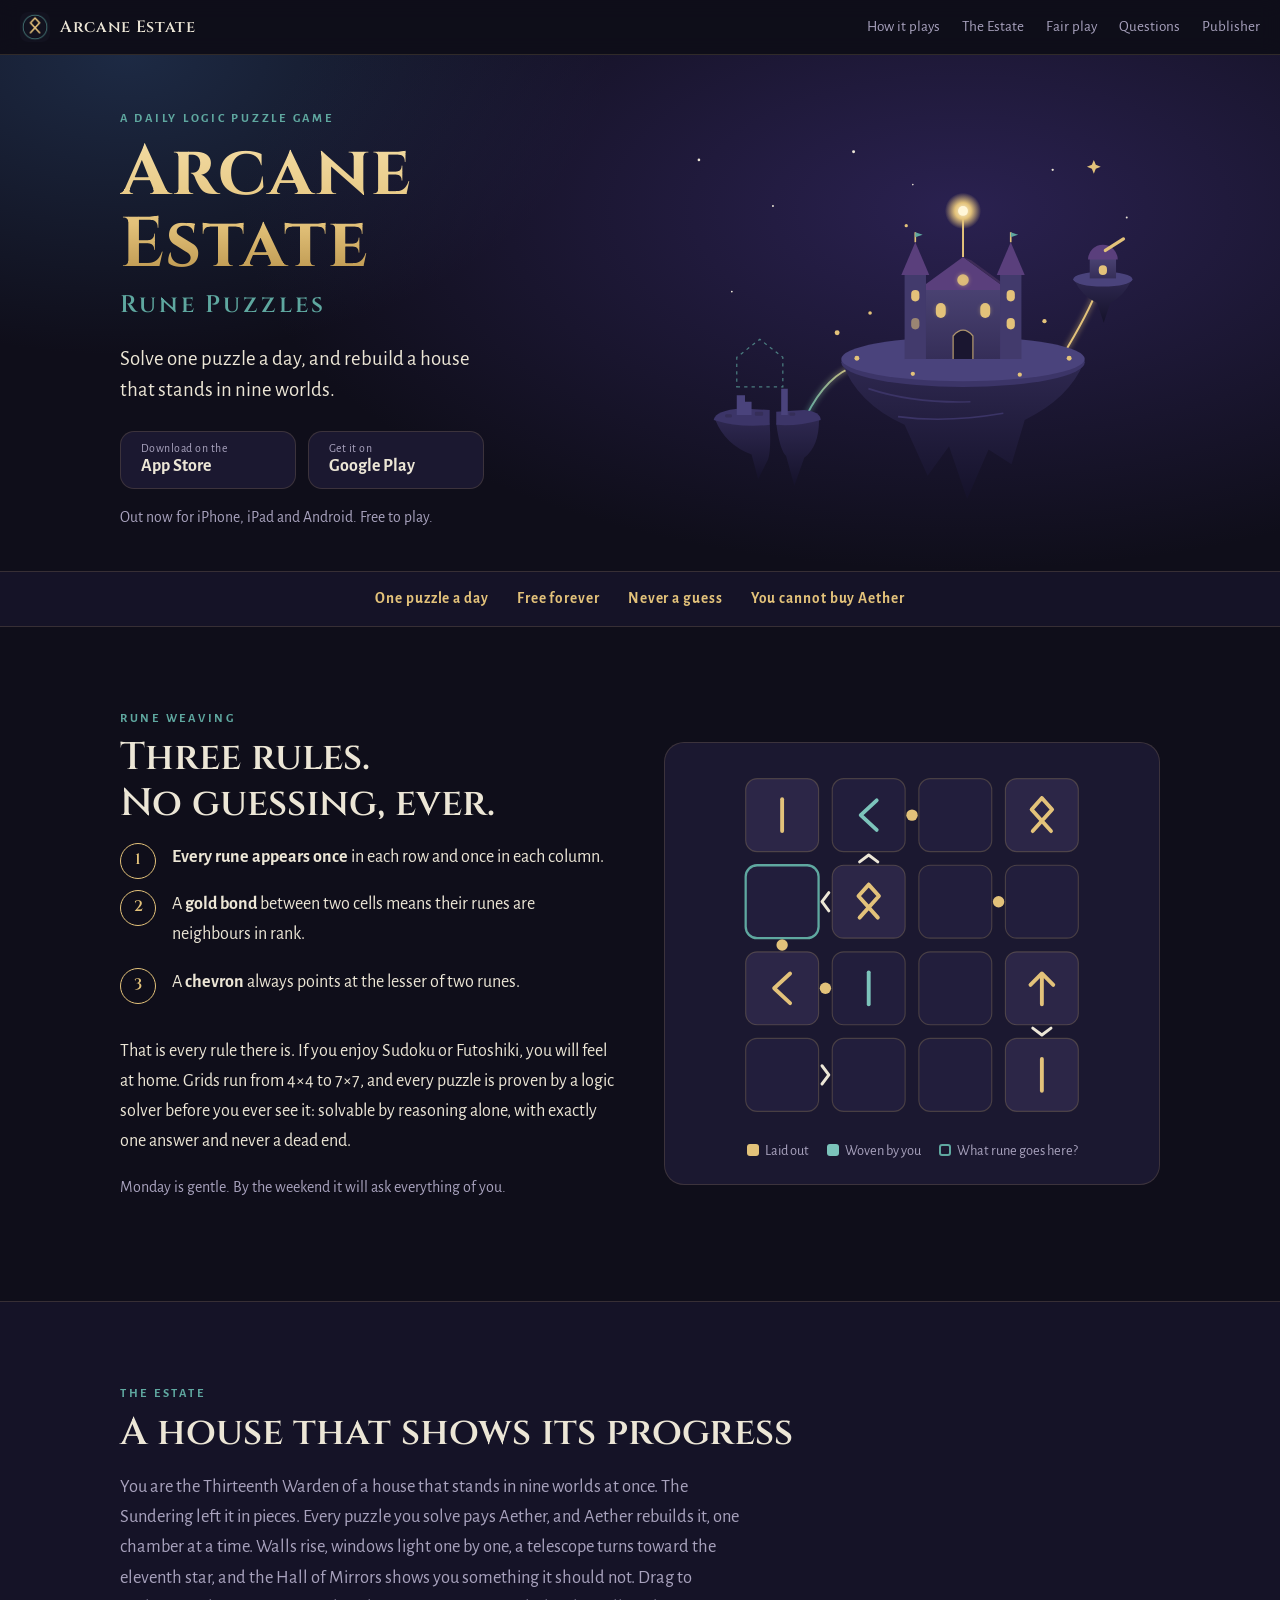
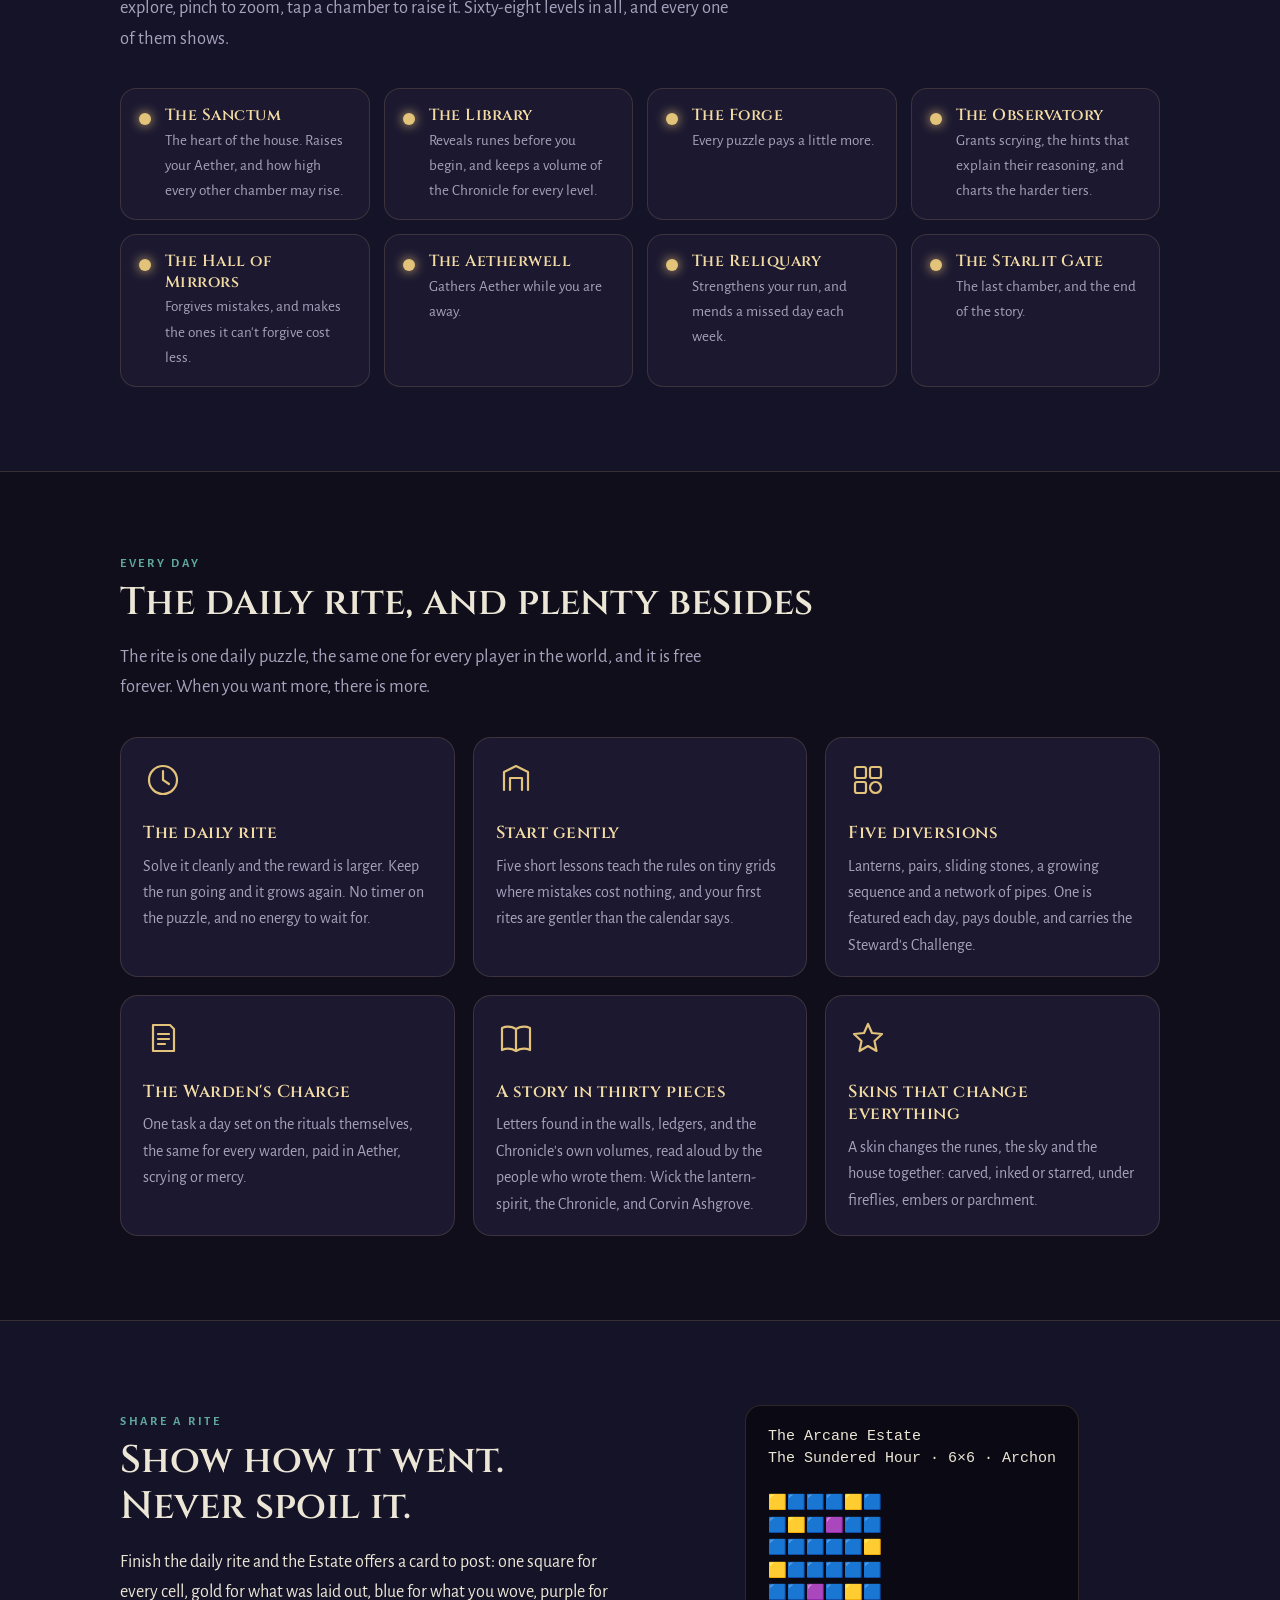
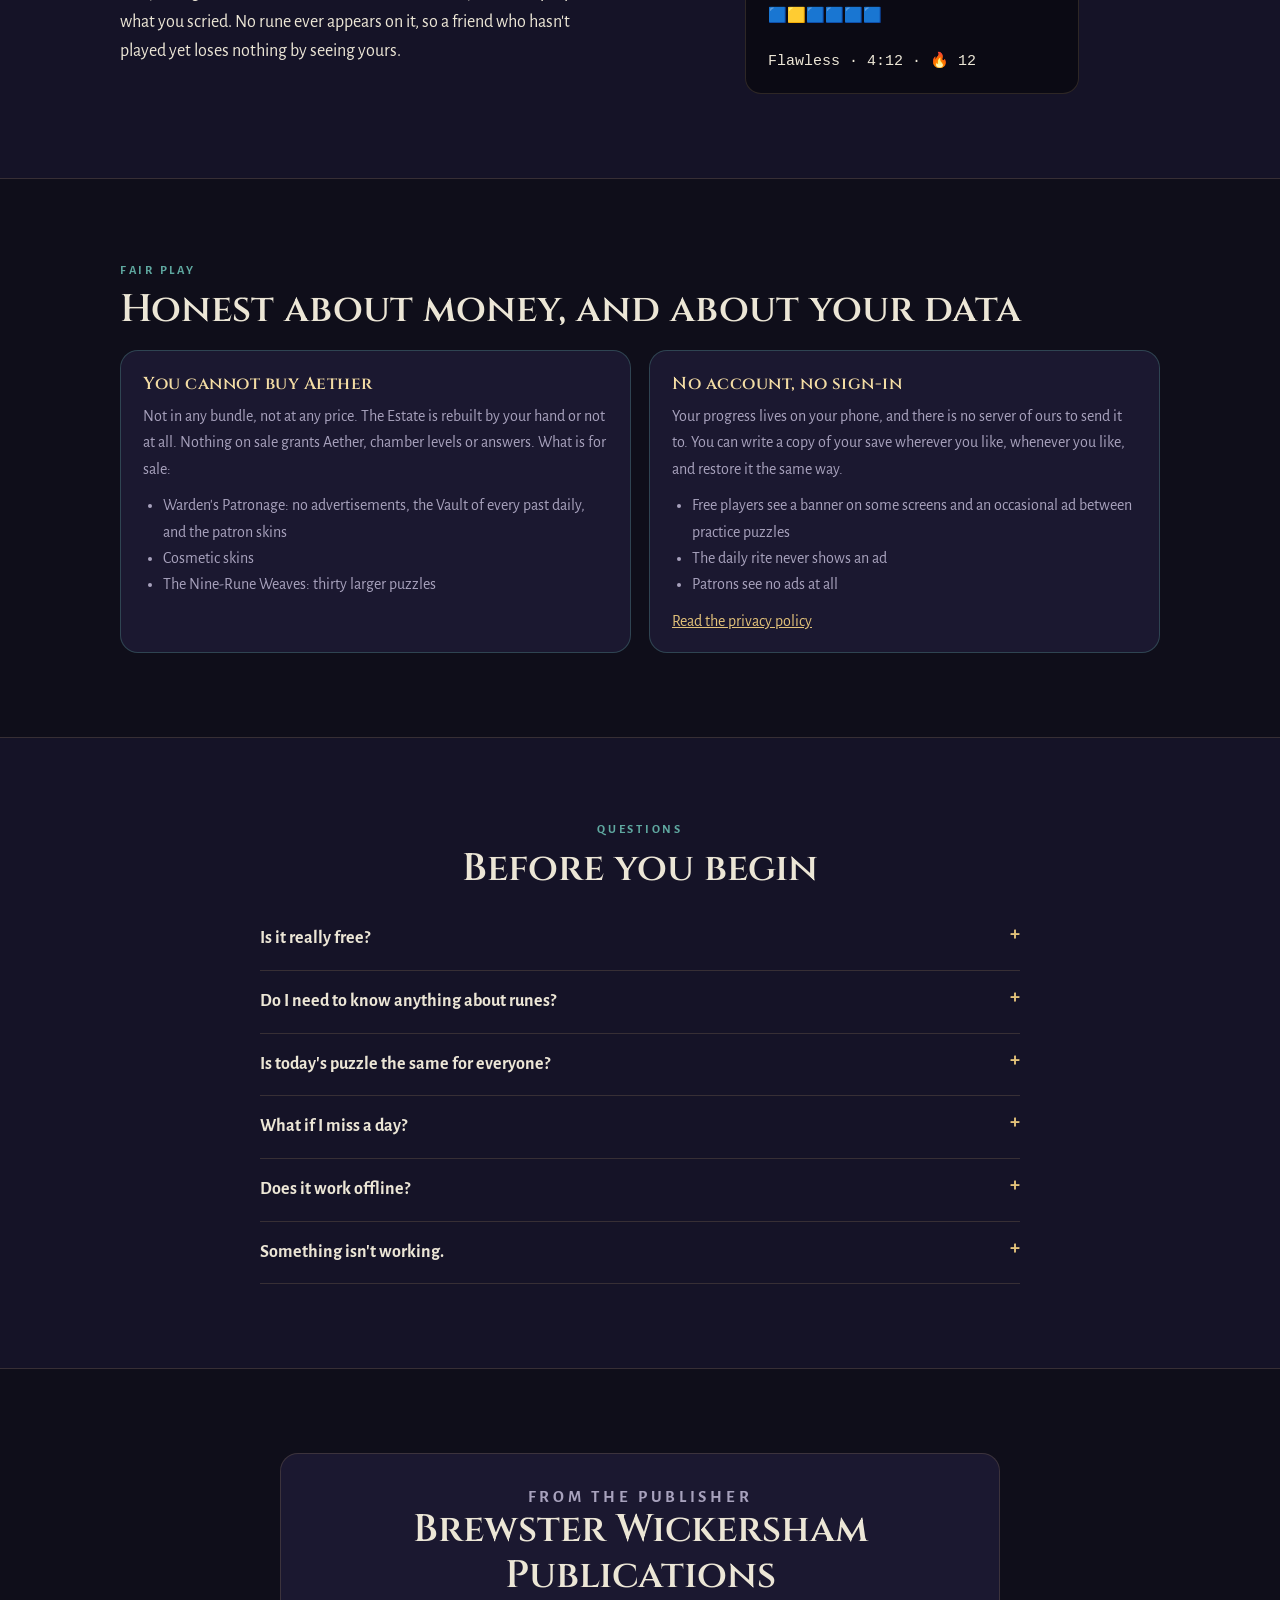
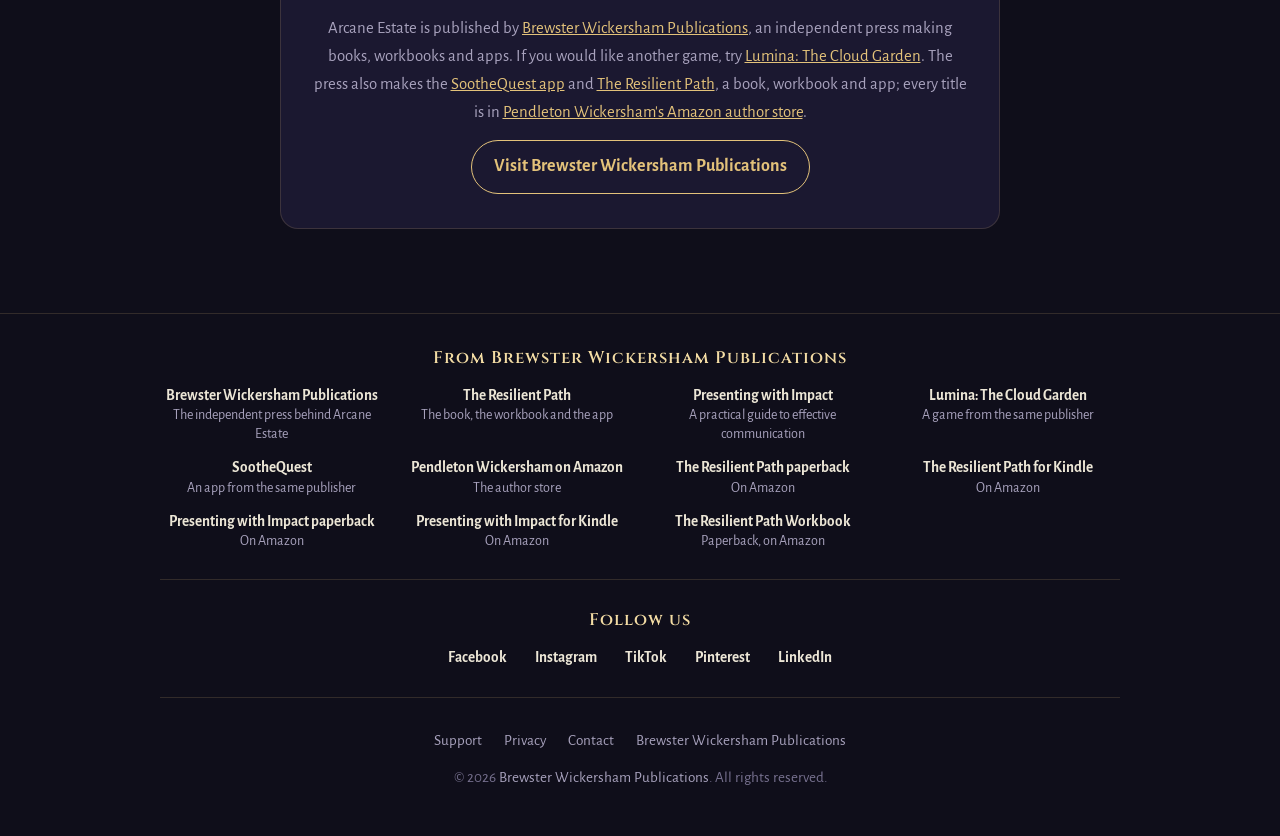
==== commit 5d75730d: "Add social links to the publisher footer The five Brewster Wickersham Publications profiles — Facebo" ====
--- a/index.html
+++ b/index.html
@@ -476,6 +476,16 @@
       <li><a href="https://www.amazon.com/dp/B0HHLCSVBJ" target="_blank" rel="noopener">The Resilient Path Workbook</a><span>Paperback, on Amazon</span></li>
     </ul>
   </div>
+  <div class="network network--social">
+    <h2>Follow us</h2>
+    <ul>
+      <li><a href="https://www.facebook.com/WeareBrewsterWickershamPublications/" target="_blank" rel="noopener">Facebook</a></li>
+      <li><a href="https://www.instagram.com/brewsterwickershampublication/" target="_blank" rel="noopener">Instagram</a></li>
+      <li><a href="https://www.tiktok.com/@brewster.wickersh" target="_blank" rel="noopener">TikTok</a></li>
+      <li><a href="https://www.pinterest.com/brewsterwickershampublications/" target="_blank" rel="noopener">Pinterest</a></li>
+      <li><a href="https://www.linkedin.com/company/brewster-wickersham-publications/" target="_blank" rel="noopener">LinkedIn</a></li>
+    </ul>
+  </div>
   <nav aria-label="Footer">
     <a href="support.html">Support</a>
     <a href="privacy.html">Privacy</a>
--- a/site.css
+++ b/site.css
@@ -121,6 +121,7 @@
 .network a{color:var(--ink);font-weight:700}
 .network a:hover{color:var(--gold)}
 .network span{display:block;font-size:.88rem;color:var(--muted)}
+.network--social ul{display:flex;flex-wrap:wrap;justify-content:center;gap:10px 28px}
 
 footer{border-top:1px solid var(--line);padding:34px 20px 46px;text-align:center;color:var(--dim);font-size:.95rem}
 footer nav{display:flex;flex-wrap:wrap;justify-content:center;gap:8px 22px;margin-bottom:12px}
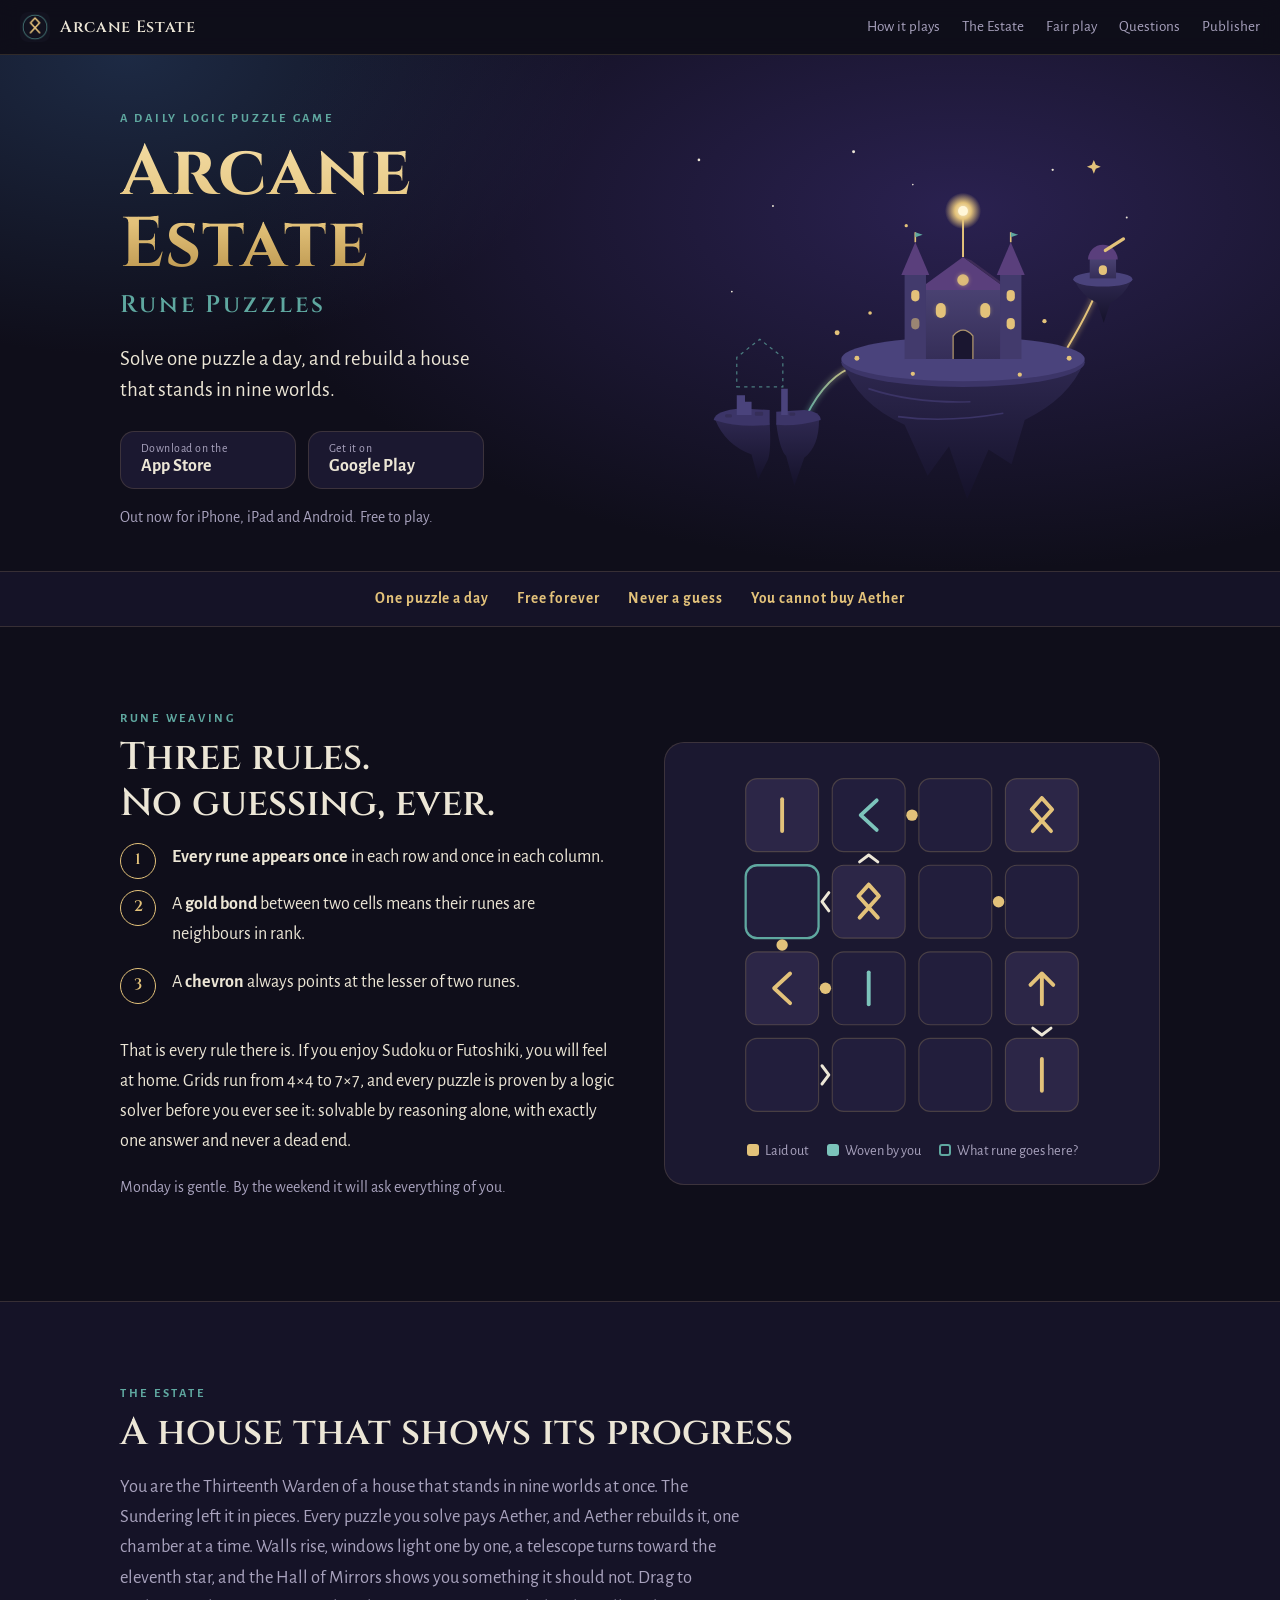
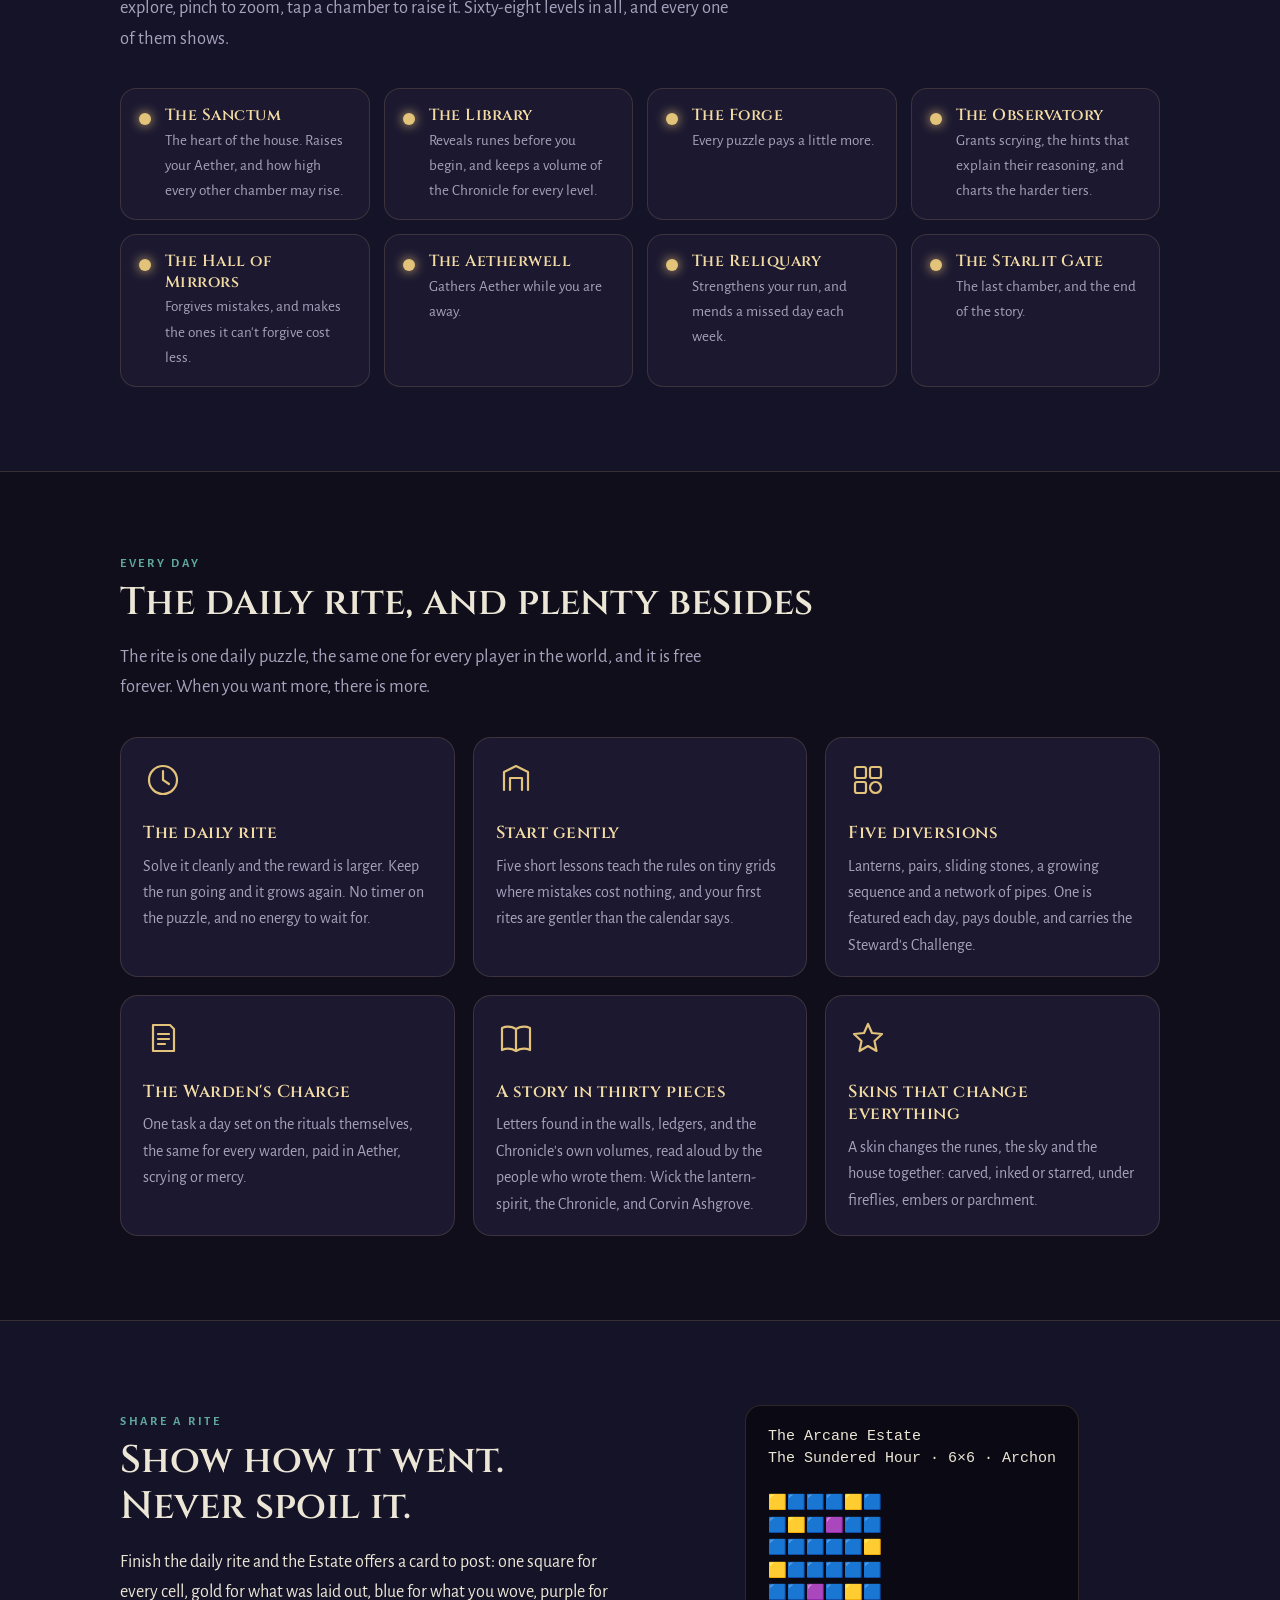
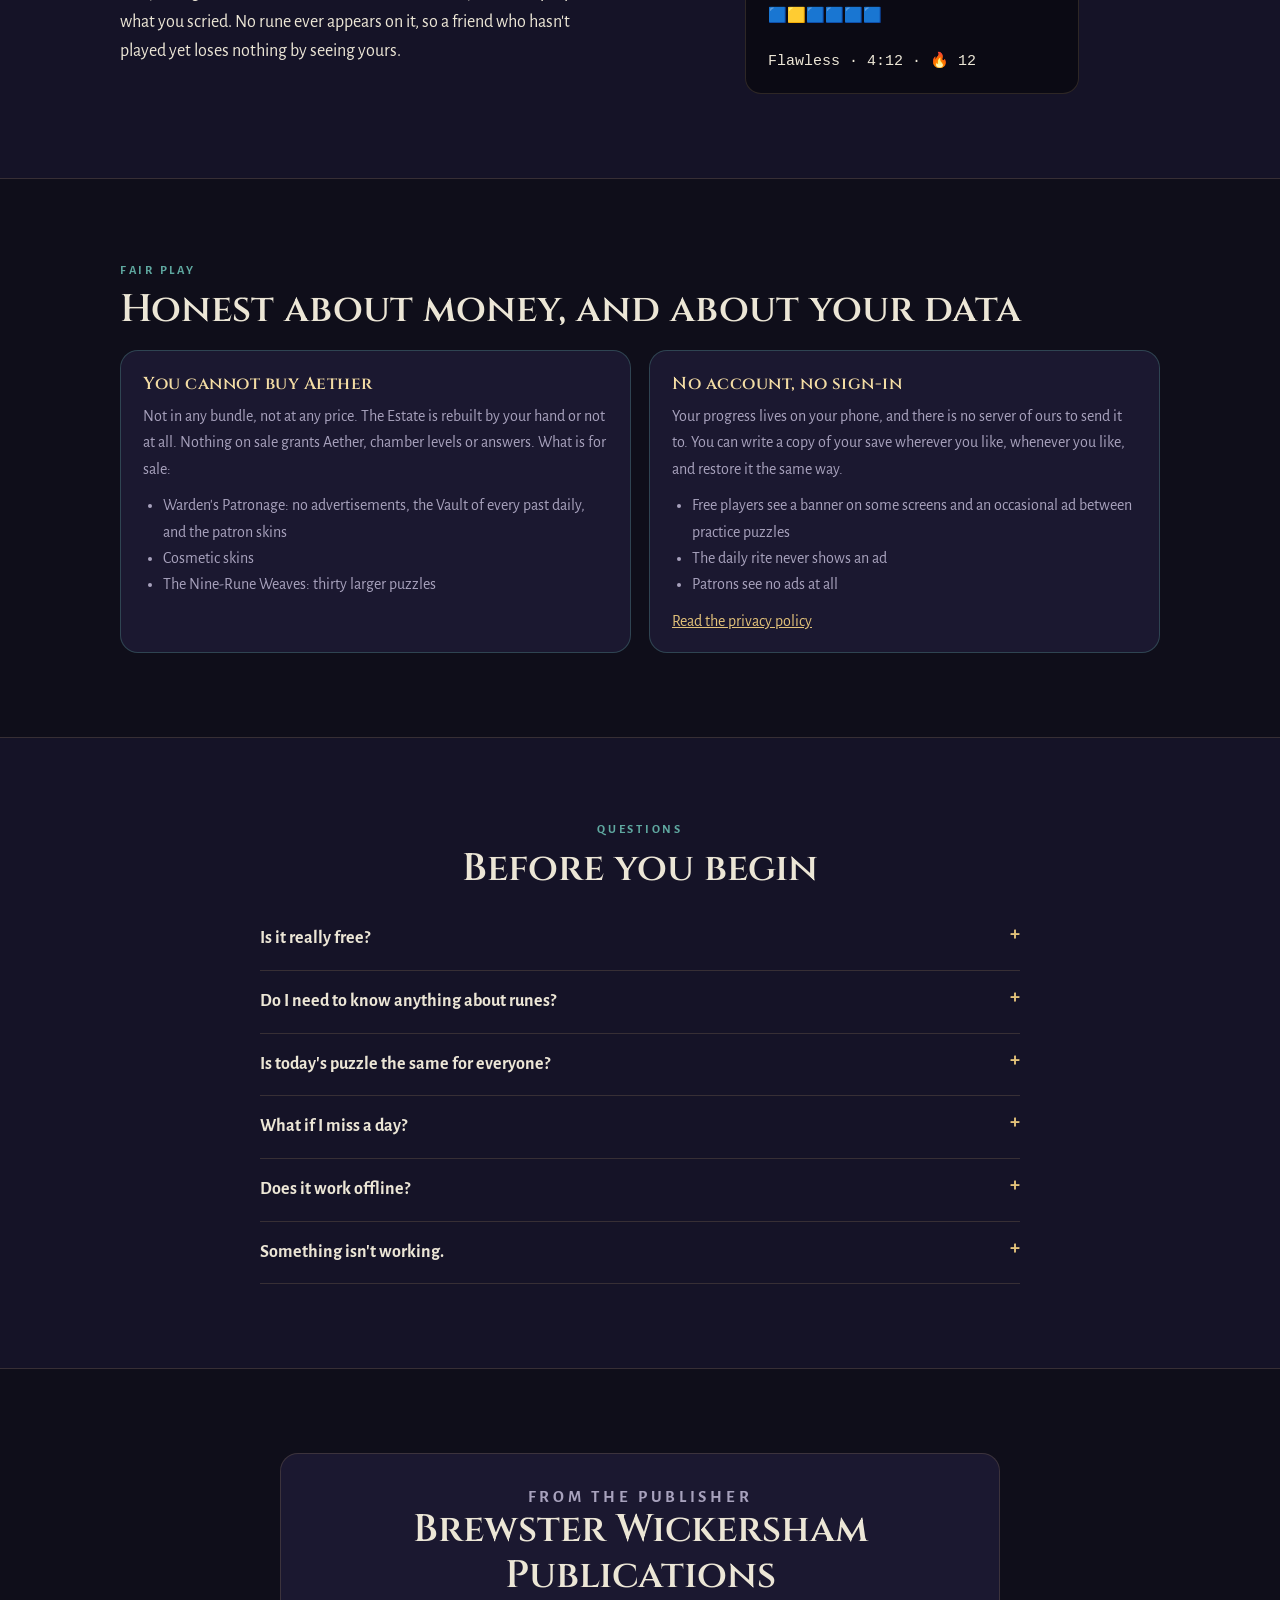
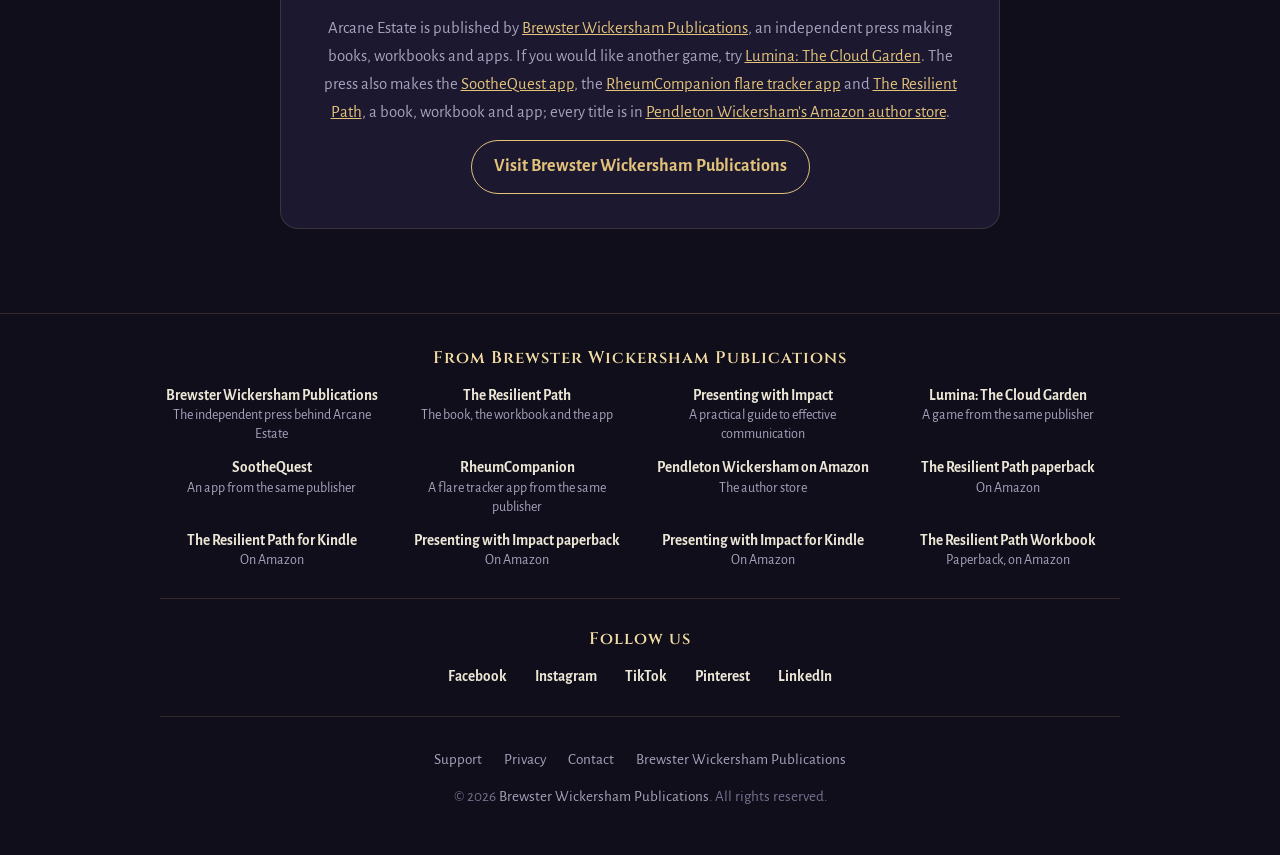
==== commit e0697741: "Merge d5d2655b0c22ed63a23a41880d6460cb5aa7c132 into 5d75730dd6e1634b8699ebbaa2350e1d5554e5f4" ====
--- a/index.html
+++ b/index.html
@@ -450,7 +450,7 @@
       <p>Arcane Estate is published by <a href="https://brewsterwickershampublications.com/" target="_blank" rel="noopener">Brewster Wickersham Publications</a>,
         an independent press making books, workbooks and apps. If you would like another game,
         try <a href="https://www.luminacloudgarden.com/" target="_blank" rel="noopener">Lumina: The Cloud Garden</a>. The press
-        also makes the <a href="https://www.soothequest.com/" target="_blank" rel="noopener">SootheQuest app</a> and
+        also makes the <a href="https://www.soothequest.com/" target="_blank" rel="noopener">SootheQuest app</a>, the <a href="https://www.rheumcompanion.com/" target="_blank" rel="noopener">RheumCompanion flare tracker app</a> and
         <a href="https://theresilientpathbook.com/" target="_blank" rel="noopener">The Resilient Path</a>, a book, workbook and app;
         every title is in <a href="https://www.amazon.com/stores/author/B004TYIEZQ" target="_blank" rel="noopener">Pendleton Wickersham's Amazon author store</a>.</p>
       <a class="btn" href="https://brewsterwickershampublications.com/" target="_blank" rel="noopener">Visit Brewster Wickersham Publications</a>
@@ -468,6 +468,7 @@
       <li><a href="https://presentingwithimpactbook.com/" target="_blank" rel="noopener">Presenting with Impact</a><span>A practical guide to effective communication</span></li>
       <li><a href="https://www.luminacloudgarden.com/" target="_blank" rel="noopener">Lumina: The Cloud Garden</a><span>A game from the same publisher</span></li>
       <li><a href="https://www.soothequest.com/" target="_blank" rel="noopener">SootheQuest</a><span>An app from the same publisher</span></li>
+      <li><a href="https://www.rheumcompanion.com/" target="_blank" rel="noopener">RheumCompanion</a><span>A flare tracker app from the same publisher</span></li>
       <li><a href="https://www.amazon.com/stores/author/B004TYIEZQ" target="_blank" rel="noopener">Pendleton Wickersham on Amazon</a><span>The author store</span></li>
       <li><a href="https://www.amazon.com/dp/B0HJ1NMXLL" target="_blank" rel="noopener">The Resilient Path paperback</a><span>On Amazon</span></li>
       <li><a href="https://www.amazon.com/dp/B0HHKKSR3D" target="_blank" rel="noopener">The Resilient Path for Kindle</a><span>On Amazon</span></li>
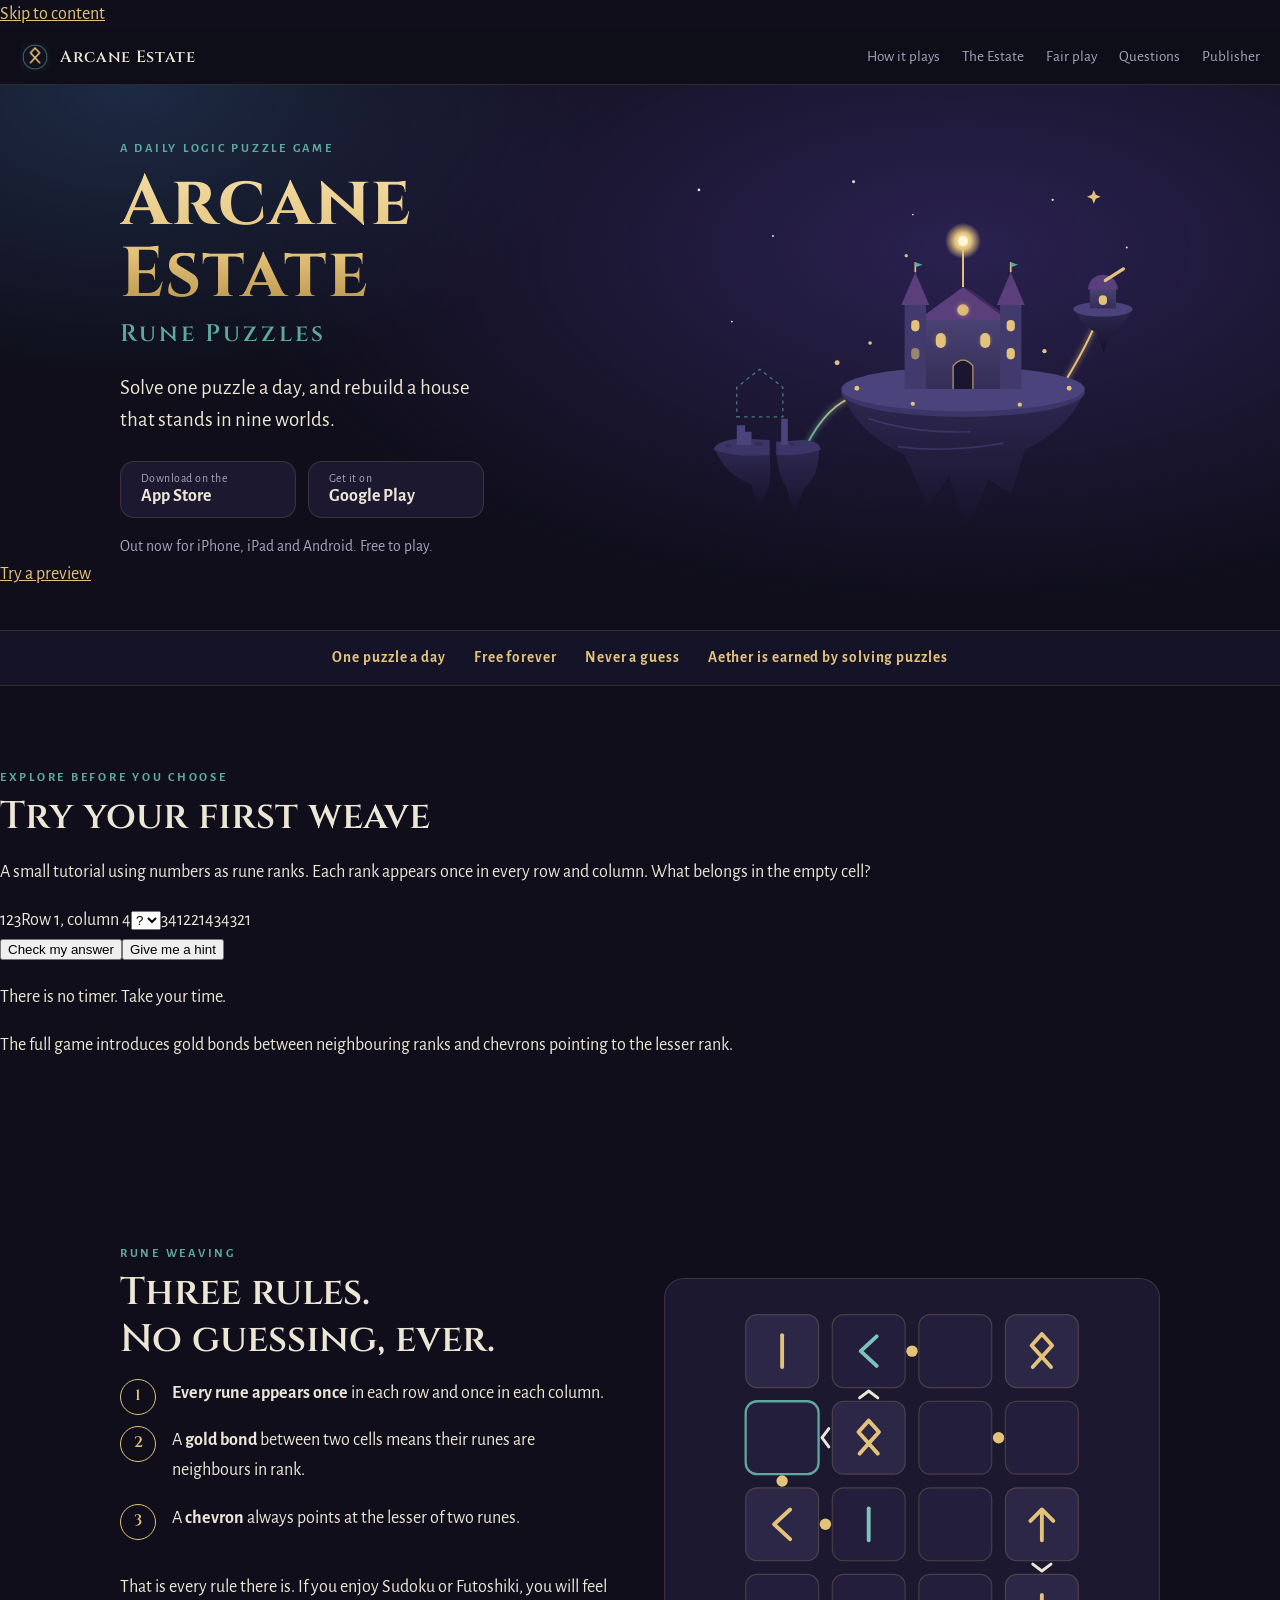
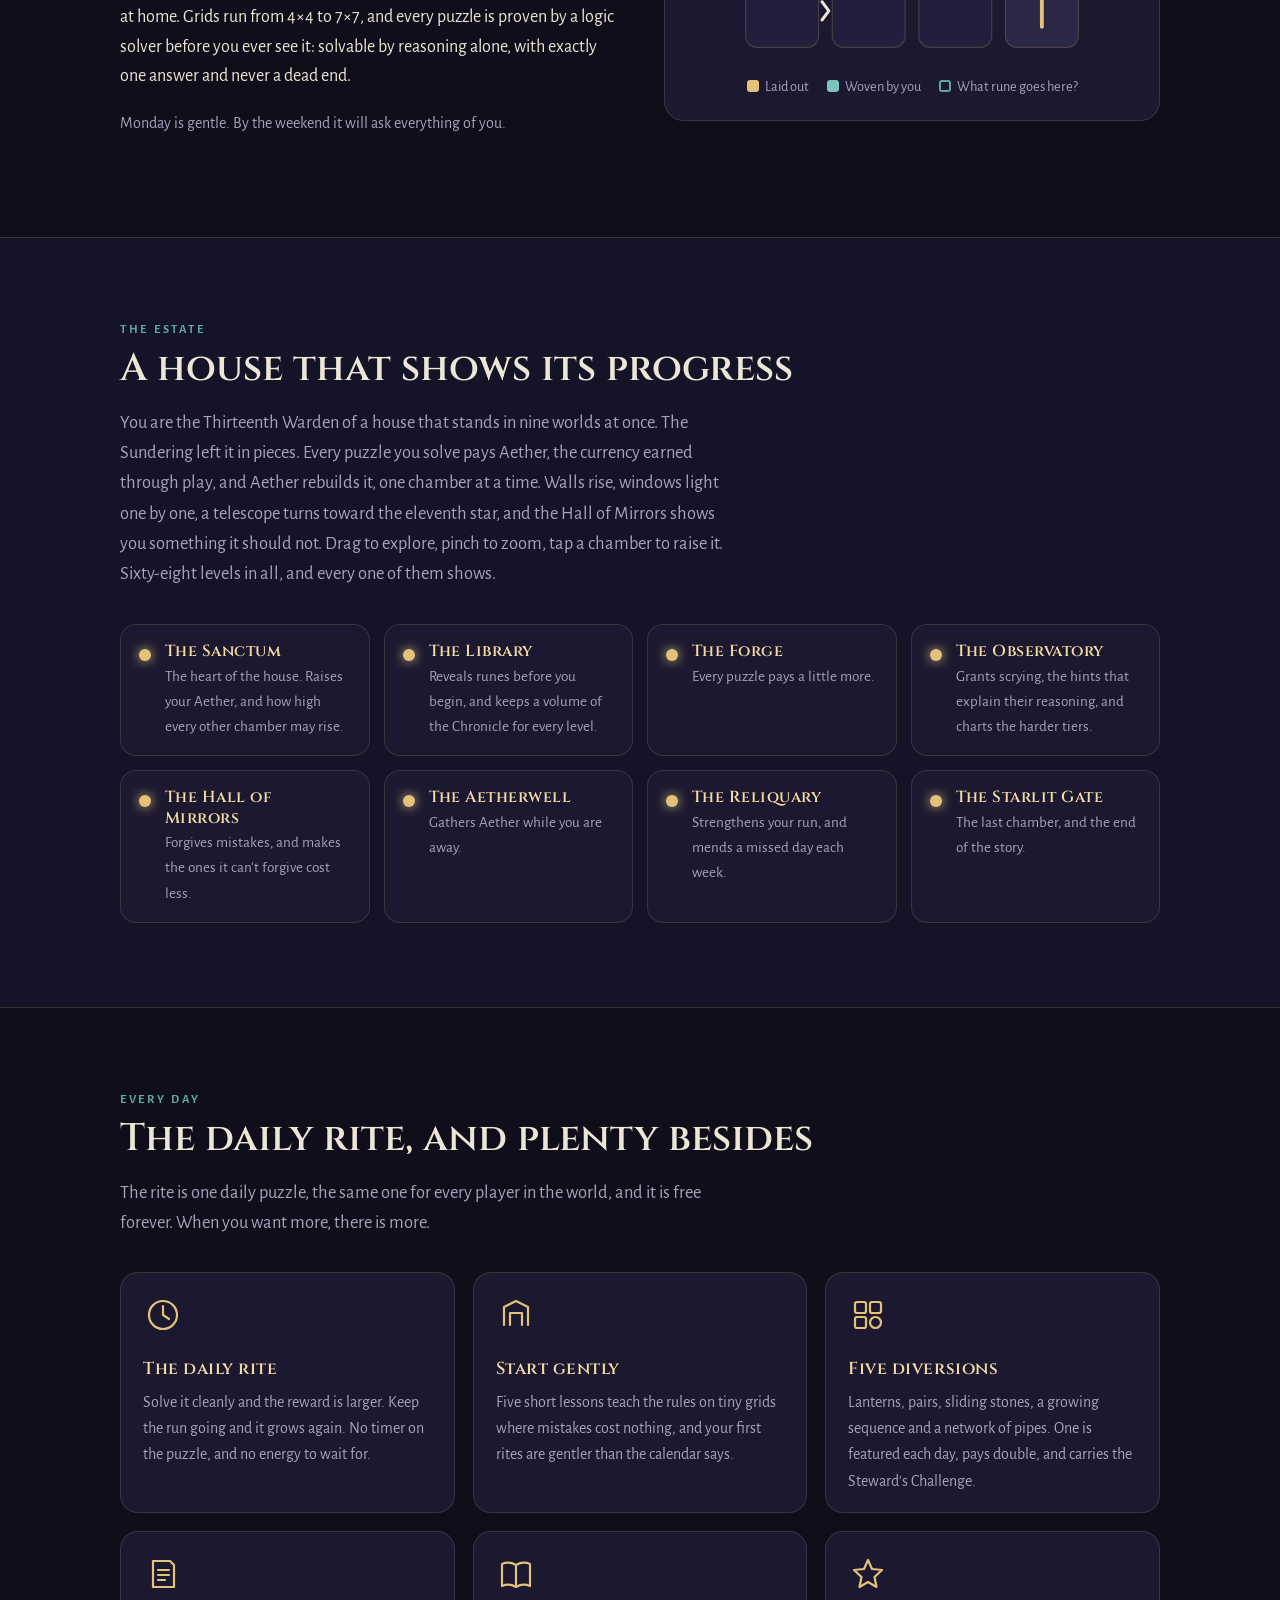
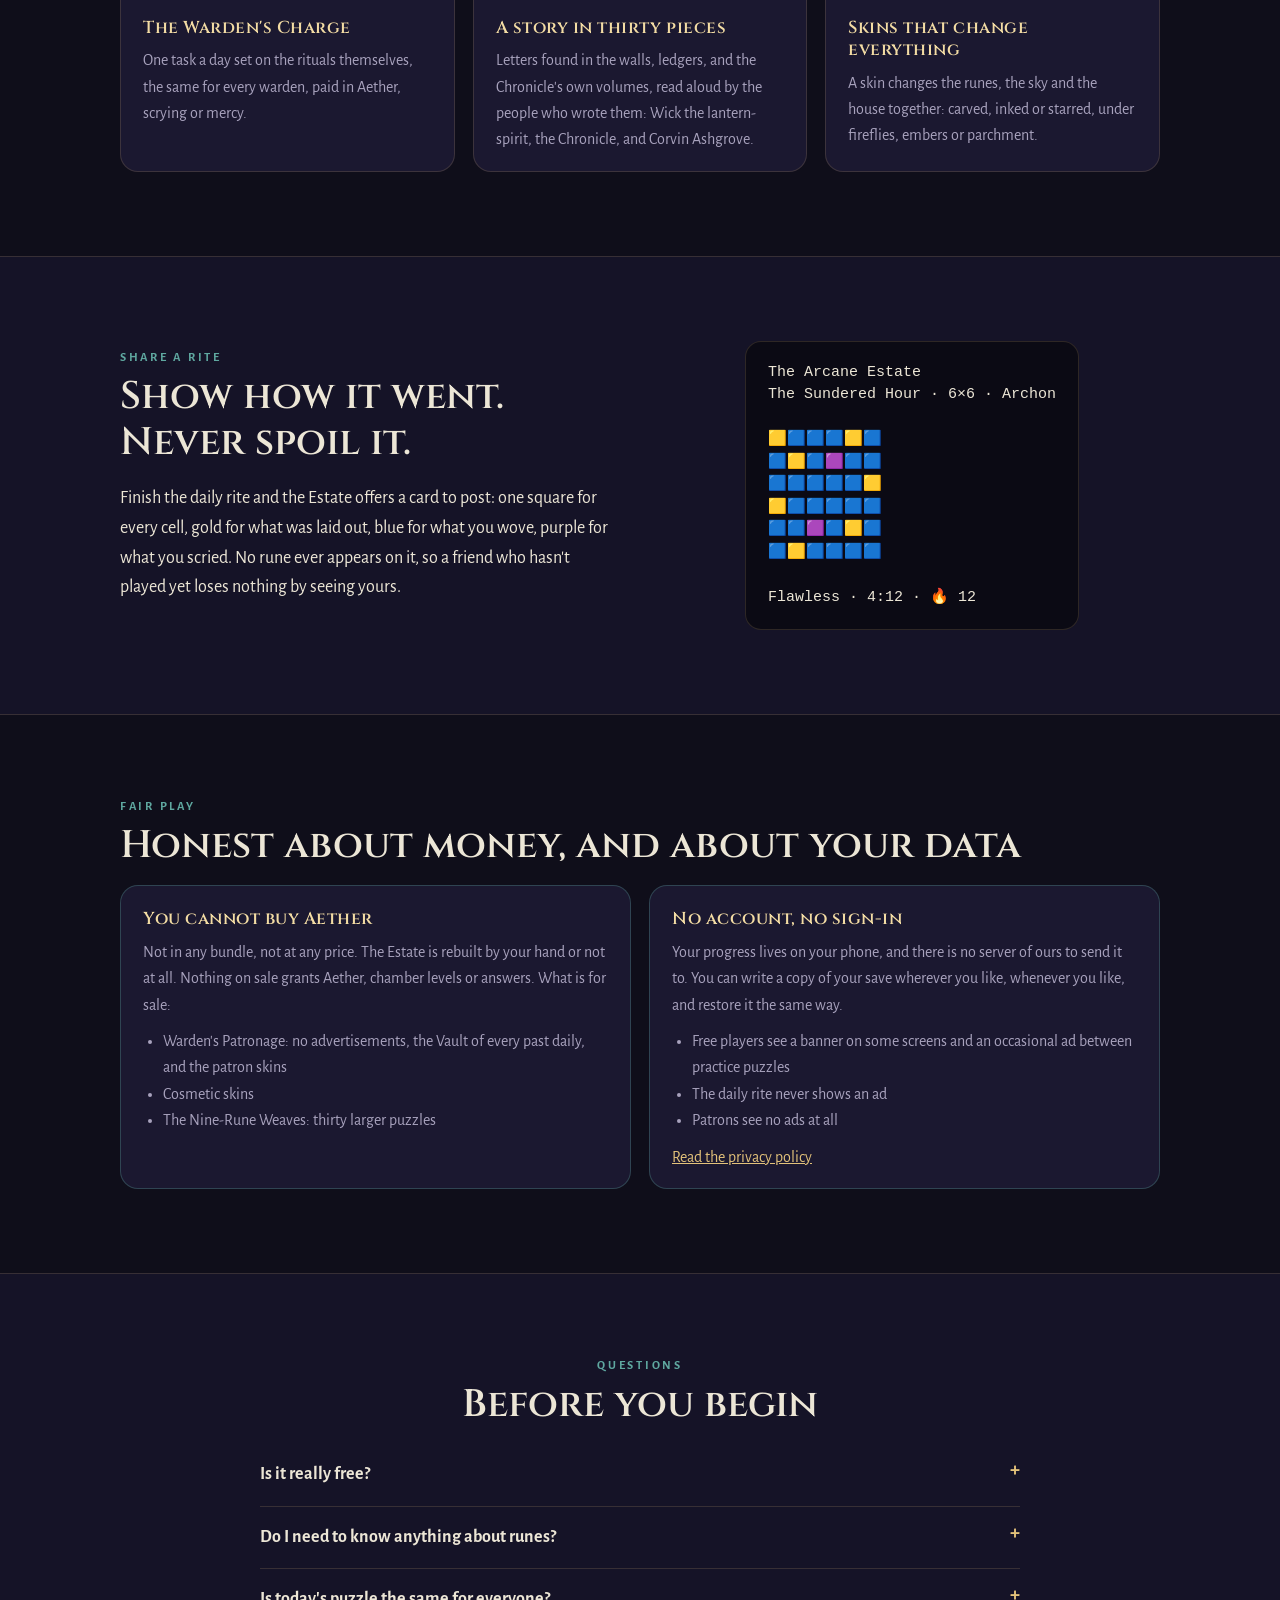
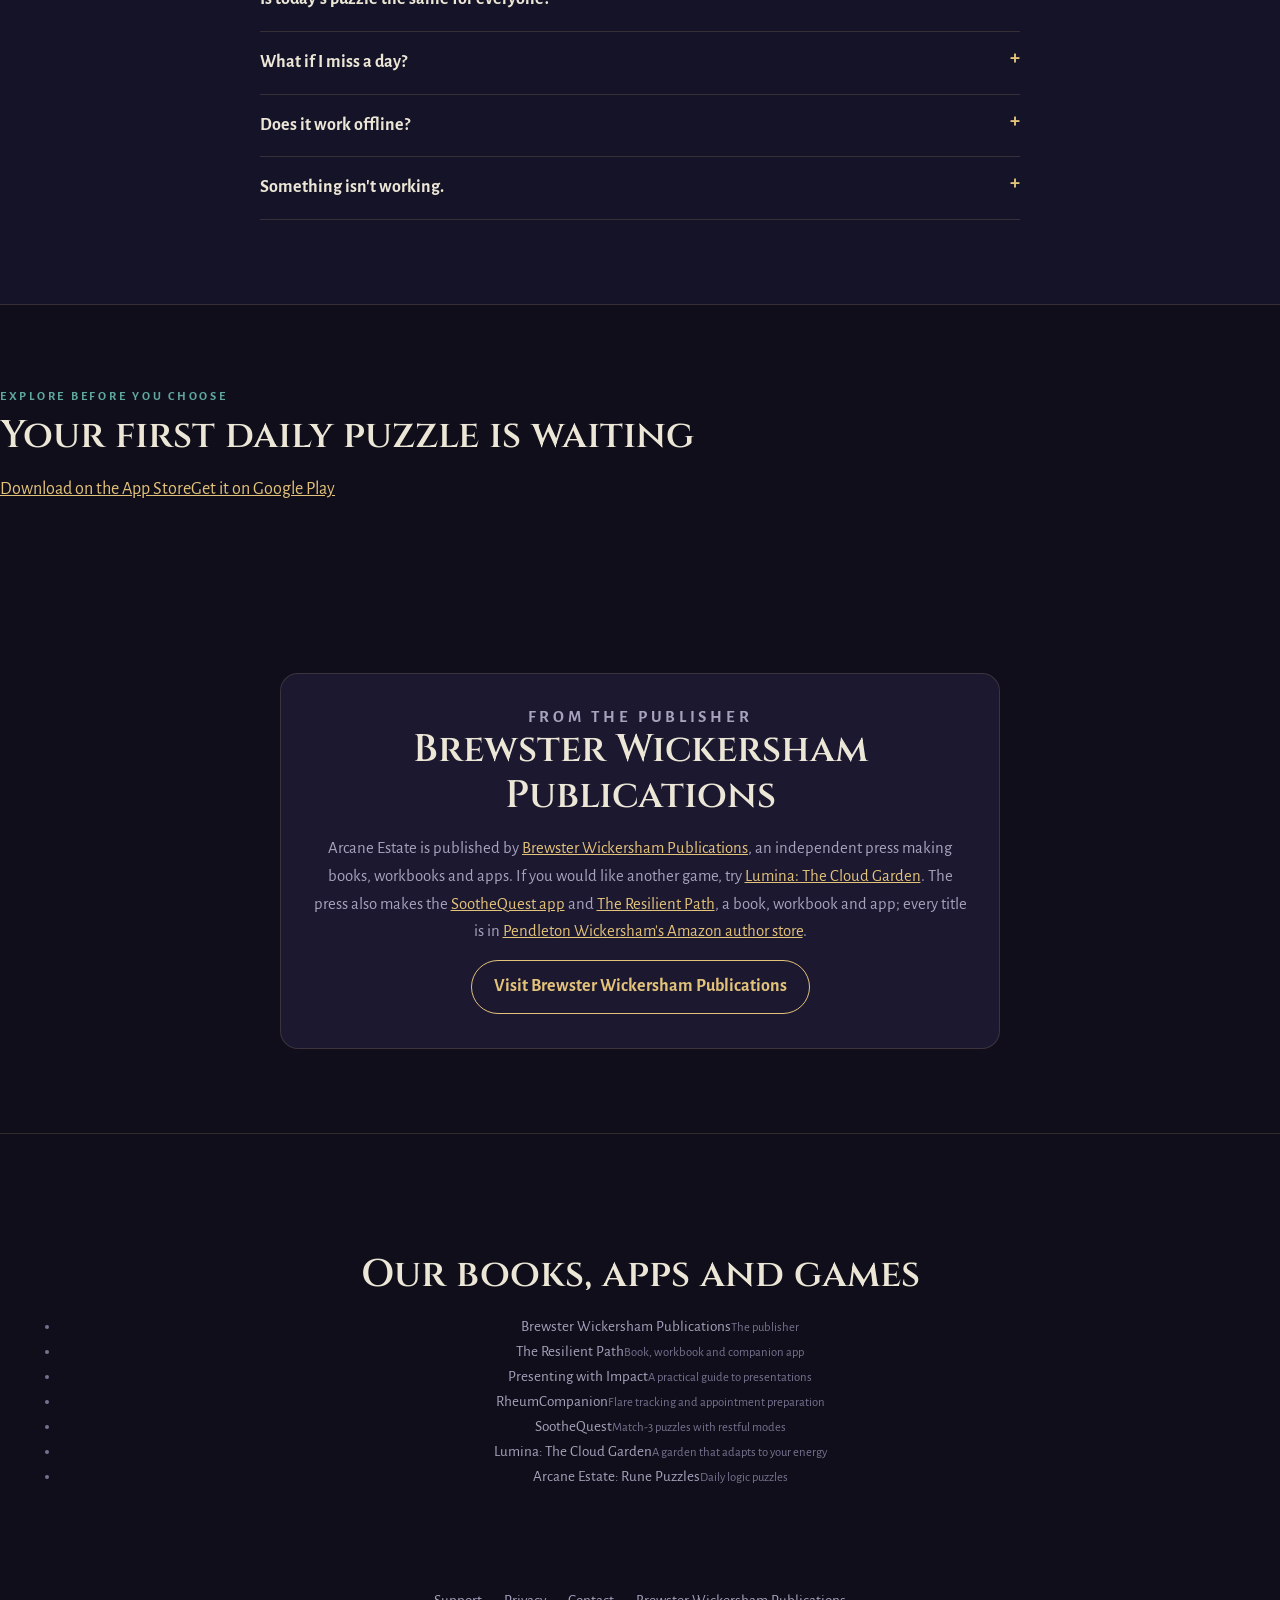
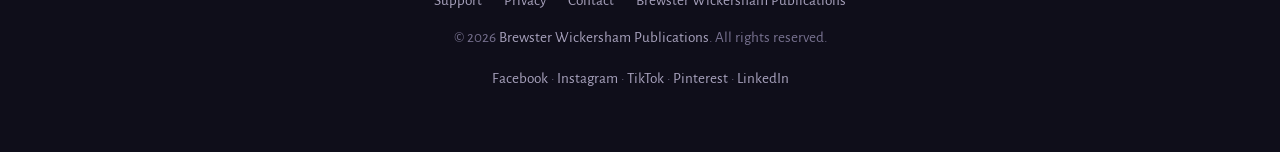
==== commit d0a952c8: "Add accessible product demonstrations and clarify visitor guidance" ====
--- a/index.html
+++ b/index.html
@@ -1,35 +1,36 @@
 <!DOCTYPE html>
+
 <html lang="en">
 <head>
-<meta charset="utf-8">
-<meta name="viewport" content="width=device-width, initial-scale=1">
+<meta charset="utf-8"/>
+<meta content="width=device-width, initial-scale=1" name="viewport"/>
 <title>Arcane Estate: Rune Puzzles — Daily Logic Puzzle Game</title>
-<meta name="description" content="Arcane Estate is a free daily logic puzzle game for iPhone, iPad and Android. Solve one rune grid a day with no guessing, and rebuild an estate in nine worlds.">
-<link rel="canonical" href="https://www.arcaneestategame.com/">
-<meta property="og:type" content="website">
-<meta property="og:site_name" content="Arcane Estate: Rune Puzzles">
-<meta property="og:locale" content="en_US">
-<meta property="og:title" content="Arcane Estate: Rune Puzzles — Daily Logic Puzzle Game">
-<meta property="og:description" content="A free daily logic puzzle game for iPhone, iPad and Android. Solve one rune puzzle a day, and rebuild a house that stands in nine worlds.">
-<meta property="og:url" content="https://www.arcaneestategame.com/">
-<meta property="og:image" content="https://www.arcaneestategame.com/og-image.jpg">
-<meta property="og:image:type" content="image/jpeg">
-<meta property="og:image:width" content="1200">
-<meta property="og:image:height" content="630">
-<meta property="og:image:alt" content="Arcane Estate: Rune Puzzles. The Sanctum on a floating island, and the line: Solve one puzzle a day, and rebuild a house that stands in nine worlds.">
-<meta name="twitter:card" content="summary_large_image">
-<meta name="twitter:title" content="Arcane Estate: Rune Puzzles — Daily Logic Puzzle Game">
-<meta name="twitter:description" content="A free daily logic puzzle game for iPhone, iPad and Android. Solve one rune puzzle a day, and rebuild a house that stands in nine worlds.">
-<meta name="twitter:image" content="https://www.arcaneestategame.com/og-image.jpg">
-<meta name="twitter:image:alt" content="Arcane Estate: Rune Puzzles. The Sanctum on a floating island, and the line: Solve one puzzle a day, and rebuild a house that stands in nine worlds.">
-<meta name="theme-color" content="#0f0e1a">
-<link rel="icon" type="image/png" sizes="64x64" href="favicon.png">
-<link rel="apple-touch-icon" sizes="180x180" href="apple-touch-icon.png">
-<link rel="preconnect" href="https://fonts.googleapis.com">
-<link rel="preconnect" href="https://fonts.gstatic.com" crossorigin>
-<link rel="stylesheet" href="https://fonts.googleapis.com/css2?family=Alegreya+Sans:wght@400;500;700&amp;family=Cinzel:wght@600;700&amp;display=swap" media="print" onload="this.media='all'">
-<noscript><link rel="stylesheet" href="https://fonts.googleapis.com/css2?family=Alegreya+Sans:wght@400;500;700&amp;family=Cinzel:wght@600;700&amp;display=swap"></noscript>
-<link rel="stylesheet" href="site.css">
+<meta content="Arcane Estate is a free daily logic puzzle game for iPhone, iPad and Android. Solve one rune grid a day with no guessing, and rebuild an estate in nine worlds." name="description"/>
+<link href="https://www.arcaneestategame.com/" rel="canonical"/>
+<meta content="website" property="og:type"/>
+<meta content="Arcane Estate: Rune Puzzles" property="og:site_name"/>
+<meta content="en_US" property="og:locale"/>
+<meta content="Arcane Estate: Rune Puzzles — Daily Logic Puzzle Game" property="og:title"/>
+<meta content="A free daily logic puzzle game for iPhone, iPad and Android. Solve one rune puzzle a day, and rebuild a house that stands in nine worlds." property="og:description"/>
+<meta content="https://www.arcaneestategame.com/" property="og:url"/>
+<meta content="https://www.arcaneestategame.com/og-image.jpg" property="og:image"/>
+<meta content="image/jpeg" property="og:image:type"/>
+<meta content="1200" property="og:image:width"/>
+<meta content="630" property="og:image:height"/>
+<meta content="Arcane Estate: Rune Puzzles. The Sanctum on a floating island, and the line: Solve one puzzle a day, and rebuild a house that stands in nine worlds." property="og:image:alt"/>
+<meta content="summary_large_image" name="twitter:card"/>
+<meta content="Arcane Estate: Rune Puzzles — Daily Logic Puzzle Game" name="twitter:title"/>
+<meta content="A free daily logic puzzle game for iPhone, iPad and Android. Solve one rune puzzle a day, and rebuild a house that stands in nine worlds." name="twitter:description"/>
+<meta content="https://www.arcaneestategame.com/og-image.jpg" name="twitter:image"/>
+<meta content="Arcane Estate: Rune Puzzles. The Sanctum on a floating island, and the line: Solve one puzzle a day, and rebuild a house that stands in nine worlds." name="twitter:image:alt"/>
+<meta content="#0f0e1a" name="theme-color"/>
+<link href="favicon.png" rel="icon" sizes="64x64" type="image/png"/>
+<link href="apple-touch-icon.png" rel="apple-touch-icon" sizes="180x180"/>
+<link href="https://fonts.googleapis.com" rel="preconnect"/>
+<link crossorigin="" href="https://fonts.gstatic.com" rel="preconnect"/>
+<link href="https://fonts.googleapis.com/css2?family=Alegreya+Sans:wght@400;500;700&amp;family=Cinzel:wght@600;700&amp;display=swap" media="print" onload="this.media='all'" rel="stylesheet"/>
+<noscript><link href="https://fonts.googleapis.com/css2?family=Alegreya+Sans:wght@400;500;700&amp;family=Cinzel:wght@600;700&amp;display=swap" rel="stylesheet"/></noscript>
+<link href="site.css" rel="stylesheet"/>
 <script type="application/ld+json">
 {
   "@context": "https://schema.org",
@@ -98,280 +99,266 @@
   ]
 }
 </script>
+<link href="experience.css" rel="stylesheet"/>
 </head>
 <body>
-
-<svg width="0" height="0" style="position:absolute" aria-hidden="true">
-  <defs>
-    <!-- The four runes of the example weave, ranked 1-4 -->
-    <symbol id="r1" viewBox="0 0 40 40"><path d="M20 6V34" fill="none" stroke="currentColor" stroke-width="3.4" stroke-linecap="round"/></symbol>
-    <symbol id="r2" viewBox="0 0 40 40"><path d="M27 7 13 20 27 33" fill="none" stroke="currentColor" stroke-width="3.4" stroke-linecap="round" stroke-linejoin="round"/></symbol>
-    <symbol id="r3" viewBox="0 0 40 40"><path d="M20 7V34M10 17 20 7 30 17" fill="none" stroke="currentColor" stroke-width="3.4" stroke-linecap="round" stroke-linejoin="round"/></symbol>
-    <symbol id="r4" viewBox="0 0 40 40"><path d="M20 5 29 15 12 34M20 5 11 15 28 34" fill="none" stroke="currentColor" stroke-width="3.4" stroke-linecap="round" stroke-linejoin="round"/></symbol>
-  </defs>
+<a class="skip-audit" href="#main">Skip to content</a>
+<svg aria-hidden="true" height="0" style="position:absolute" width="0">
+<defs>
+<!-- The four runes of the example weave, ranked 1-4 -->
+<symbol id="r1" viewbox="0 0 40 40"><path d="M20 6V34" fill="none" stroke="currentColor" stroke-linecap="round" stroke-width="3.4"></path></symbol>
+<symbol id="r2" viewbox="0 0 40 40"><path d="M27 7 13 20 27 33" fill="none" stroke="currentColor" stroke-linecap="round" stroke-linejoin="round" stroke-width="3.4"></path></symbol>
+<symbol id="r3" viewbox="0 0 40 40"><path d="M20 7V34M10 17 20 7 30 17" fill="none" stroke="currentColor" stroke-linecap="round" stroke-linejoin="round" stroke-width="3.4"></path></symbol>
+<symbol id="r4" viewbox="0 0 40 40"><path d="M20 5 29 15 12 34M20 5 11 15 28 34" fill="none" stroke="currentColor" stroke-linecap="round" stroke-linejoin="round" stroke-width="3.4"></path></symbol>
+</defs>
 </svg>
-
-<nav class="nav" aria-label="Site">
-  <a class="brand" href="./"><img src="favicon.png" alt="" width="30" height="30">Arcane Estate</a>
-  <div class="links">
-    <a href="#weaving">How it plays</a>
-    <a href="#estate">The Estate</a>
-    <a href="#fair">Fair play</a>
-    <a href="#faq">Questions</a>
-    <a class="keep" href="https://brewsterwickershampublications.com/" target="_blank" rel="noopener">Publisher</a>
-  </div>
+<nav aria-label="Site" class="nav">
+<a class="brand" href="./"><img alt="" height="30" src="favicon.png" width="30"/>Arcane Estate</a>
+<div class="links">
+<a href="#weaving">How it plays</a>
+<a href="#estate">The Estate</a>
+<a href="#fair">Fair play</a>
+<a href="#faq">Questions</a>
+<a class="keep" href="https://brewsterwickershampublications.com/" rel="noopener" target="_blank">Publisher</a>
+</div>
 </nav>
-
 <header class="hero">
-  <div class="wrap">
-    <div>
-      <p class="kicker">A daily logic puzzle game</p>
-      <h1><span class="wordmark">Arcane Estate</span> <span class="subtitle">Rune Puzzles</span></h1>
-      <p class="tagline">Solve one puzzle a day, and rebuild a house that stands in nine worlds.</p>
-
-      <div class="stores">
-        <a class="store-btn" href="https://apps.apple.com/us/app/arcane-estate-rune-puzzles/id6817651417" target="_blank" rel="noopener"><small>Download on the</small><b>App Store</b></a>
-        <a class="store-btn" href="https://play.google.com/store/apps/details?id=com.arcaneestate.game" target="_blank" rel="noopener"><small>Get it on</small><b>Google Play</b></a>
-      </div>
-      <p class="notify">Out now for iPhone, iPad and Android. Free to play.</p>
-    </div>
-
-    <div class="hero-art">
-      <svg viewBox="0 0 600 470" role="img" aria-label="Floating islands joined by bridges of light. The Sanctum, lit and spired, stands on the largest; a ruined chamber waits on a smaller island.">
-        <defs>
-          <radialGradient id="orb" cx="50%" cy="50%" r="50%"><stop offset="0" stop-color="#fff6d8"/><stop offset=".45" stop-color="#e3c27a"/><stop offset="1" stop-color="#e3c27a" stop-opacity="0"/></radialGradient>
-          <linearGradient id="bridge" x1="0" x2="1"><stop offset="0" stop-color="#5fa8a0"/><stop offset="1" stop-color="#e3c27a"/></linearGradient>
-          <linearGradient id="rock" x1="0" y1="0" x2="0" y2="1"><stop offset="0" stop-color="#2e2850"/><stop offset="1" stop-color="#15122a"/></linearGradient>
-          <linearGradient id="wall" x1="0" y1="0" x2="0" y2="1"><stop offset="0" stop-color="#4a4272"/><stop offset="1" stop-color="#352e58"/></linearGradient>
-          <filter id="glow" x="-50%" y="-50%" width="200%" height="200%"><feGaussianBlur stdDeviation="3"/></filter>
-        </defs>
-
-        <g fill="#ece6d6">
-          <circle class="twinkle" cx="40" cy="40" r="1.6"/>
-          <circle class="twinkle" cx="130" cy="96" r="1.2" style="animation-delay:-1.4s"/>
-          <circle class="twinkle" cx="228" cy="30" r="1.8" style="animation-delay:-2.2s"/>
-          <circle class="twinkle" cx="470" cy="52" r="1.4" style="animation-delay:-.6s"/>
-          <circle class="twinkle" cx="560" cy="110" r="1.2" style="animation-delay:-3s"/>
-          <circle class="twinkle" cx="80" cy="200" r="1.1" style="animation-delay:-1.9s"/>
-          <circle class="twinkle" cx="300" cy="70" r="1" style="animation-delay:-2.7s"/>
-          <path d="M520 40l2.4 6 6 2.4-6 2.4-2.4 6-2.4-6-6-2.4 6-2.4z" fill="#e3c27a" class="twinkle" style="animation-delay:-1s"/>
-        </g>
-
-        <g class="float">
-          <!-- bridges of light -->
-          <g fill="none" stroke-linecap="round">
-            <path d="M170 352Q196 300 232 290" stroke="url(#bridge)" stroke-width="6" opacity=".35" filter="url(#glow)"/>
-            <path d="M170 352Q196 300 232 290" stroke="url(#bridge)" stroke-width="2.4"/>
-            <path d="M488 268Q520 214 528 186" stroke="#e3c27a" stroke-width="6" opacity=".35" filter="url(#glow)"/>
-            <path d="M488 268Q520 214 528 186" stroke="#e3c27a" stroke-width="2.4"/>
-          </g>
-
-          <!-- the Sanctum's island -->
-          <path d="M214 286Q232 336 290 362L318 424 344 388 366 452 392 392 420 410 436 356Q490 330 508 286Z" fill="url(#rock)"/>
-          <path d="M246 318Q300 336 370 334M282 352Q340 360 410 348" stroke="#3b3466" stroke-width="2" fill="none"/>
-          <ellipse cx="361" cy="286" rx="148" ry="30" fill="#3c3568"/>
-          <ellipse cx="361" cy="282" rx="148" ry="27" fill="#4a437c"/>
-          <g fill="#e3c27a"><circle cx="232" cy="281" r="3"/><circle cx="490" cy="281" r="3"/><circle cx="300" cy="300" r="2.6"/><circle cx="430" cy="301" r="2.6"/></g>
-
-          <!-- the Sanctum -->
-          <rect x="314" y="196" width="94" height="86" fill="url(#wall)"/>
-          <rect x="408" y="200" width="10" height="82" fill="#2b2548"/>
-          <path d="M306 198 361 158 416 198Z" fill="#5a3f7c"/>
-          <path d="M416 198 426 202 371 162 361 158Z" fill="#3e2c58"/>
-          <rect x="290" y="178" width="26" height="104" fill="#423a6c"/>
-          <path d="M286 180 303 140 320 180Z" fill="#5a3f7c"/>
-          <rect x="406" y="178" width="26" height="104" fill="#423a6c"/>
-          <path d="M402 180 419 140 436 180Z" fill="#5a3f7c"/>
-          <path d="M303 140V128M419 140V128" stroke="#e3c27a" stroke-width="2"/>
-          <path d="M303 128l9 3-9 3z M419 128l9 3-9 3z" fill="#5fa8a0"/>
-          <path d="M361 158V112" stroke="#e3c27a" stroke-width="2.4"/>
-          <circle cx="361" cy="102" r="22" fill="url(#orb)"/>
-          <circle cx="361" cy="102" r="6" fill="#fff6d8"/>
-          <g fill="#e3c27a">
-            <rect x="328" y="214" width="12" height="18" rx="6"/><rect x="382" y="214" width="12" height="18" rx="6"/>
-            <rect x="298" y="198" width="10" height="14" rx="5"/><rect x="414" y="198" width="10" height="14" rx="5"/>
-            <rect x="298" y="232" width="10" height="14" rx="5" opacity=".55"/><rect x="414" y="232" width="10" height="14" rx="5"/>
-            <circle cx="361" cy="186" r="7" opacity=".9"/>
-          </g>
-          <path d="M349 282V254Q361 240 373 254V282Z" fill="#1a1630"/>
-          <path d="M349 282V254Q361 240 373 254V282" fill="none" stroke="#e3c27a" stroke-width="1.6" opacity=".7"/>
-          <g fill="#e3c27a" filter="url(#glow)" opacity=".8"><circle cx="361" cy="186" r="6"/><circle cx="334" cy="223" r="5"/><circle cx="388" cy="223" r="5"/></g>
-
-          <!-- a ruined chamber, split in two, with the ghost of what will rise -->
-          <path d="M60 356Q72 386 104 398L112 428 124 404Q128 392 126 360Z" fill="url(#rock)"/>
-          <path d="M134 360Q138 392 146 400L156 436 168 402Q186 388 186 356Z" fill="url(#rock)"/>
-          <path d="M58 356Q60 344 92 342L126 344 126 362Q90 366 58 356Z" fill="#3c3568"/>
-          <path d="M134 346 168 344Q188 346 188 356 160 364 134 362Z" fill="#3c3568"/>
-          <path d="M86 316h56v-36l-28-22-28 22z" fill="none" stroke="#5fa8a0" stroke-width="1.5" stroke-dasharray="4 5" opacity=".7"/>
-          <path d="M86 350V326h10v8h8V350ZM140 350V318h8v32Z" fill="#4a437c"/>
-          <g fill="#352e58"><rect x="108" y="346" width="10" height="5" rx="1.5"/><rect x="150" y="347" width="7" height="4" rx="1.5"/><rect x="72" y="349" width="8" height="4" rx="1.5"/></g>
-
-          <!-- the Observatory, small and far -->
-          <path d="M496 186Q506 206 524 214L532 238 540 214Q556 206 566 186Z" fill="url(#rock)"/>
-          <ellipse cx="531" cy="185" rx="36" ry="9" fill="#4a437c"/>
-          <rect x="515" y="160" width="32" height="24" fill="url(#wall)"/>
-          <path d="M513 161a18 18 0 0 1 36 0Z" fill="#5a3f7c"/>
-          <path d="M534 150 556 136" stroke="#e3c27a" stroke-width="4" stroke-linecap="round"/>
-          <rect x="526" y="168" width="10" height="12" rx="5" fill="#e3c27a"/>
-        </g>
-
-        <!-- Aether, carried home -->
-        <g fill="#e3c27a">
-          <circle class="twinkle float2" cx="208" cy="250" r="3"/>
-          <circle class="twinkle float2" cx="248" cy="226" r="2.2" style="animation-delay:-2s"/>
-          <circle class="twinkle float" cx="460" cy="236" r="2.6" style="animation-delay:-1s"/>
-          <circle class="twinkle float2" cx="292" cy="120" r="2" style="animation-delay:-3s"/>
-        </g>
-      </svg>
-    </div>
-  </div>
-</header>
-
+<div class="wrap">
+<div>
+<p class="kicker">A daily logic puzzle game</p>
+<h1><span class="wordmark">Arcane Estate</span> <span class="subtitle">Rune Puzzles</span></h1>
+<p class="tagline">Solve one puzzle a day, and rebuild a house that stands in nine worlds.</p>
+<div class="stores">
+<a class="store-btn" href="https://apps.apple.com/us/app/arcane-estate-rune-puzzles/id6817651417" rel="noopener" target="_blank"><small>Download on the</small><b>App Store</b></a>
+<a class="store-btn" href="https://play.google.com/store/apps/details?id=com.arcaneestate.game" rel="noopener" target="_blank"><small>Get it on</small><b>Google Play</b></a>
+</div>
+<p class="notify">Out now for iPhone, iPad and Android. Free to play.</p>
+</div>
+<div class="hero-art">
+<svg aria-label="Floating islands joined by bridges of light. The Sanctum, lit and spired, stands on the largest; a ruined chamber waits on a smaller island." role="img" viewbox="0 0 600 470">
+<defs>
+<radialgradient cx="50%" cy="50%" id="orb" r="50%"><stop offset="0" stop-color="#fff6d8"></stop><stop offset=".45" stop-color="#e3c27a"></stop><stop offset="1" stop-color="#e3c27a" stop-opacity="0"></stop></radialgradient>
+<lineargradient id="bridge" x1="0" x2="1"><stop offset="0" stop-color="#5fa8a0"></stop><stop offset="1" stop-color="#e3c27a"></stop></lineargradient>
+<lineargradient id="rock" x1="0" x2="0" y1="0" y2="1"><stop offset="0" stop-color="#2e2850"></stop><stop offset="1" stop-color="#15122a"></stop></lineargradient>
+<lineargradient id="wall" x1="0" x2="0" y1="0" y2="1"><stop offset="0" stop-color="#4a4272"></stop><stop offset="1" stop-color="#352e58"></stop></lineargradient>
+<filter height="200%" id="glow" width="200%" x="-50%" y="-50%"><fegaussianblur stddeviation="3"></fegaussianblur></filter>
+</defs>
+<g fill="#ece6d6">
+<circle class="twinkle" cx="40" cy="40" r="1.6"></circle>
+<circle class="twinkle" cx="130" cy="96" r="1.2" style="animation-delay:-1.4s"></circle>
+<circle class="twinkle" cx="228" cy="30" r="1.8" style="animation-delay:-2.2s"></circle>
+<circle class="twinkle" cx="470" cy="52" r="1.4" style="animation-delay:-.6s"></circle>
+<circle class="twinkle" cx="560" cy="110" r="1.2" style="animation-delay:-3s"></circle>
+<circle class="twinkle" cx="80" cy="200" r="1.1" style="animation-delay:-1.9s"></circle>
+<circle class="twinkle" cx="300" cy="70" r="1" style="animation-delay:-2.7s"></circle>
+<path class="twinkle" d="M520 40l2.4 6 6 2.4-6 2.4-2.4 6-2.4-6-6-2.4 6-2.4z" fill="#e3c27a" style="animation-delay:-1s"></path>
+</g>
+<g class="float">
+<!-- bridges of light -->
+<g fill="none" stroke-linecap="round">
+<path d="M170 352Q196 300 232 290" filter="url(#glow)" opacity=".35" stroke="url(#bridge)" stroke-width="6"></path>
+<path d="M170 352Q196 300 232 290" stroke="url(#bridge)" stroke-width="2.4"></path>
+<path d="M488 268Q520 214 528 186" filter="url(#glow)" opacity=".35" stroke="#e3c27a" stroke-width="6"></path>
+<path d="M488 268Q520 214 528 186" stroke="#e3c27a" stroke-width="2.4"></path>
+</g>
+<!-- the Sanctum's island -->
+<path d="M214 286Q232 336 290 362L318 424 344 388 366 452 392 392 420 410 436 356Q490 330 508 286Z" fill="url(#rock)"></path>
+<path d="M246 318Q300 336 370 334M282 352Q340 360 410 348" fill="none" stroke="#3b3466" stroke-width="2"></path>
+<ellipse cx="361" cy="286" fill="#3c3568" rx="148" ry="30"></ellipse>
+<ellipse cx="361" cy="282" fill="#4a437c" rx="148" ry="27"></ellipse>
+<g fill="#e3c27a"><circle cx="232" cy="281" r="3"></circle><circle cx="490" cy="281" r="3"></circle><circle cx="300" cy="300" r="2.6"></circle><circle cx="430" cy="301" r="2.6"></circle></g>
+<!-- the Sanctum -->
+<rect fill="url(#wall)" height="86" width="94" x="314" y="196"></rect>
+<rect fill="#2b2548" height="82" width="10" x="408" y="200"></rect>
+<path d="M306 198 361 158 416 198Z" fill="#5a3f7c"></path>
+<path d="M416 198 426 202 371 162 361 158Z" fill="#3e2c58"></path>
+<rect fill="#423a6c" height="104" width="26" x="290" y="178"></rect>
+<path d="M286 180 303 140 320 180Z" fill="#5a3f7c"></path>
+<rect fill="#423a6c" height="104" width="26" x="406" y="178"></rect>
+<path d="M402 180 419 140 436 180Z" fill="#5a3f7c"></path>
+<path d="M303 140V128M419 140V128" stroke="#e3c27a" stroke-width="2"></path>
+<path d="M303 128l9 3-9 3z M419 128l9 3-9 3z" fill="#5fa8a0"></path>
+<path d="M361 158V112" stroke="#e3c27a" stroke-width="2.4"></path>
+<circle cx="361" cy="102" fill="url(#orb)" r="22"></circle>
+<circle cx="361" cy="102" fill="#fff6d8" r="6"></circle>
+<g fill="#e3c27a">
+<rect height="18" rx="6" width="12" x="328" y="214"></rect><rect height="18" rx="6" width="12" x="382" y="214"></rect>
+<rect height="14" rx="5" width="10" x="298" y="198"></rect><rect height="14" rx="5" width="10" x="414" y="198"></rect>
+<rect height="14" opacity=".55" rx="5" width="10" x="298" y="232"></rect><rect height="14" rx="5" width="10" x="414" y="232"></rect>
+<circle cx="361" cy="186" opacity=".9" r="7"></circle>
+</g>
+<path d="M349 282V254Q361 240 373 254V282Z" fill="#1a1630"></path>
+<path d="M349 282V254Q361 240 373 254V282" fill="none" opacity=".7" stroke="#e3c27a" stroke-width="1.6"></path>
+<g fill="#e3c27a" filter="url(#glow)" opacity=".8"><circle cx="361" cy="186" r="6"></circle><circle cx="334" cy="223" r="5"></circle><circle cx="388" cy="223" r="5"></circle></g>
+<!-- a ruined chamber, split in two, with the ghost of what will rise -->
+<path d="M60 356Q72 386 104 398L112 428 124 404Q128 392 126 360Z" fill="url(#rock)"></path>
+<path d="M134 360Q138 392 146 400L156 436 168 402Q186 388 186 356Z" fill="url(#rock)"></path>
+<path d="M58 356Q60 344 92 342L126 344 126 362Q90 366 58 356Z" fill="#3c3568"></path>
+<path d="M134 346 168 344Q188 346 188 356 160 364 134 362Z" fill="#3c3568"></path>
+<path d="M86 316h56v-36l-28-22-28 22z" fill="none" opacity=".7" stroke="#5fa8a0" stroke-dasharray="4 5" stroke-width="1.5"></path>
+<path d="M86 350V326h10v8h8V350ZM140 350V318h8v32Z" fill="#4a437c"></path>
+<g fill="#352e58"><rect height="5" rx="1.5" width="10" x="108" y="346"></rect><rect height="4" rx="1.5" width="7" x="150" y="347"></rect><rect height="4" rx="1.5" width="8" x="72" y="349"></rect></g>
+<!-- the Observatory, small and far -->
+<path d="M496 186Q506 206 524 214L532 238 540 214Q556 206 566 186Z" fill="url(#rock)"></path>
+<ellipse cx="531" cy="185" fill="#4a437c" rx="36" ry="9"></ellipse>
+<rect fill="url(#wall)" height="24" width="32" x="515" y="160"></rect>
+<path d="M513 161a18 18 0 0 1 36 0Z" fill="#5a3f7c"></path>
+<path d="M534 150 556 136" stroke="#e3c27a" stroke-linecap="round" stroke-width="4"></path>
+<rect fill="#e3c27a" height="12" rx="5" width="10" x="526" y="168"></rect>
+</g>
+<!-- Aether, carried home -->
+<g fill="#e3c27a">
+<circle class="twinkle float2" cx="208" cy="250" r="3"></circle>
+<circle class="twinkle float2" cx="248" cy="226" r="2.2" style="animation-delay:-2s"></circle>
+<circle class="twinkle float" cx="460" cy="236" r="2.6" style="animation-delay:-1s"></circle>
+<circle class="twinkle float2" cx="292" cy="120" r="2" style="animation-delay:-3s"></circle>
+</g>
+</svg>
+</div>
+</div>
+<a class="preview-link" href="#try-it">Try a preview</a></header>
 <div class="strip">
-  <span>One puzzle a day</span><span>Free forever</span><span>Never a guess</span><span>You cannot buy Aether</span>
-</div>
-
-<main>
+<span>One puzzle a day</span><span>Free forever</span><span>Never a guess</span><span>Aether is earned by solving puzzles</span>
+</div>
+<main id="main">
+<section class="experience" id="try-it"><p class="eyebrow">Explore before you choose</p><h2>Try your first weave</h2><p>A small tutorial using numbers as rune ranks. Each rank appears once in every row and column. What belongs in the empty cell?</p><div class="demo-grid"><div class="rune-board"><span>1</span><span>2</span><span>3</span><label><span class="sr-only">Row 1, column 4</span><select aria-label="Missing rune in row 1, column 4" id="rune-answer"><option value="">?</option><option>1</option><option>2</option><option>3</option><option>4</option></select></label><span>3</span><span>4</span><span>1</span><span>2</span><span>2</span><span>1</span><span>4</span><span>3</span><span>4</span><span>3</span><span>2</span><span>1</span></div><div><button id="rune-check">Check my answer</button><button id="rune-hint">Give me a hint</button><p class="demo-status" id="rune-status" role="status">There is no timer. Take your time.</p><p>The full game introduces gold bonds between neighbouring ranks and chevrons pointing to the lesser rank.</p></div></div></section>
 <section id="weaving">
-  <div class="wrap split">
-    <div>
-      <p class="eyebrow">Rune Weaving</p>
-      <h2>Three rules.<br>No guessing, ever.</h2>
-      <ol class="rules">
-        <li><b>Every rune appears once</b> in each row and once in each column.</li>
-        <li>A <b>gold bond</b> between two cells means their runes are neighbours in rank.</li>
-        <li>A <b>chevron</b> always points at the lesser of two runes.</li>
-      </ol>
-      <p>That is every rule there is. If you enjoy Sudoku or Futoshiki, you will feel at home. Grids run from 4×4 to 7×7, and every puzzle is proven by a
+<div class="wrap split">
+<div>
+<p class="eyebrow">Rune Weaving</p>
+<h2>Three rules.<br/>No guessing, ever.</h2>
+<ol class="rules">
+<li><b>Every rune appears once</b> in each row and once in each column.</li>
+<li>A <b>gold bond</b> between two cells means their runes are neighbours in rank.</li>
+<li>A <b>chevron</b> always points at the lesser of two runes.</li>
+</ol>
+<p>That is every rule there is. If you enjoy Sudoku or Futoshiki, you will feel at home. Grids run from 4×4 to 7×7, and every puzzle is proven by a
         logic solver before you ever see it: solvable by reasoning alone, with exactly one answer
         and never a dead end.</p>
-      <p class="note">Monday is gentle. By the weekend it will ask everything of you.</p>
-    </div>
-    <figure class="grid-card" style="margin:0">
-      <svg viewBox="0 0 316 316" role="img" aria-label="An example four-by-four Rune Weaving grid, part solved, with gold bonds and chevrons between some cells.">
-        <g fill="#221e3c" stroke="rgba(227,194,122,.22)">
-          <rect x="12" y="12" width="64" height="64" rx="10" fill="#2c2647"/><rect x="88" y="12" width="64" height="64" rx="10"/><rect x="164" y="12" width="64" height="64" rx="10"/><rect x="240" y="12" width="64" height="64" rx="10" fill="#2c2647"/>
-          <rect x="12" y="88" width="64" height="64" rx="10" stroke="#5fa8a0" stroke-width="2"/><rect x="88" y="88" width="64" height="64" rx="10" fill="#2c2647"/><rect x="164" y="88" width="64" height="64" rx="10"/><rect x="240" y="88" width="64" height="64" rx="10"/>
-          <rect x="12" y="164" width="64" height="64" rx="10" fill="#2c2647"/><rect x="88" y="164" width="64" height="64" rx="10"/><rect x="164" y="164" width="64" height="64" rx="10"/><rect x="240" y="164" width="64" height="64" rx="10" fill="#2c2647"/>
-          <rect x="12" y="240" width="64" height="64" rx="10"/><rect x="88" y="240" width="64" height="64" rx="10"/><rect x="164" y="240" width="64" height="64" rx="10"/><rect x="240" y="240" width="64" height="64" rx="10" fill="#2c2647"/>
-        </g>
-        <!-- laid out (gold) -->
-        <g color="#e3c27a">
-          <use href="#r1" x="24" y="24" width="40" height="40"/>
-          <use href="#r4" x="252" y="24" width="40" height="40"/>
-          <use href="#r4" x="100" y="100" width="40" height="40"/>
-          <use href="#r2" x="24" y="176" width="40" height="40"/>
-          <use href="#r3" x="252" y="176" width="40" height="40"/>
-          <use href="#r1" x="252" y="252" width="40" height="40"/>
-        </g>
-        <!-- woven by the player (teal) -->
-        <g color="#7cc4bb">
-          <use href="#r2" x="100" y="24" width="40" height="40"/>
-          <use href="#r1" x="100" y="176" width="40" height="40"/>
-        </g>
-        <!-- bonds -->
-        <g fill="#e3c27a">
-          <circle cx="158" cy="44" r="5"/>
-          <circle cx="234" cy="120" r="5"/>
-          <circle cx="82" cy="196" r="5"/>
-          <circle cx="44" cy="158" r="5"/>
-        </g>
-        <!-- wards: each chevron points at the lesser rune -->
-        <g fill="none" stroke="#ece6d6" stroke-width="2.6" stroke-linecap="round" stroke-linejoin="round">
-          <path d="M85 112 79 120 85 128"/>
-          <path d="M79 264 85 272 79 280"/>
-          <path d="M112 85 120 79 128 85"/>
-          <path d="M264 231 272 237 280 231"/>
-        </g>
-      </svg>
-      <div class="legend">
-        <span><i style="background:#e3c27a"></i>Laid out</span>
-        <span><i style="background:#7cc4bb"></i>Woven by you</span>
-        <span><i style="border:2px solid #5fa8a0"></i>What rune goes here?</span>
-      </div>
-    </figure>
-  </div>
-</section>
-
-<section id="estate" class="alt">
-  <div class="wrap">
-    <p class="eyebrow">The Estate</p>
-    <h2>A house that shows its progress</h2>
-    <p class="lede">You are the Thirteenth Warden of a house that stands in nine worlds at once. The
-      Sundering left it in pieces. Every puzzle you solve pays Aether, and Aether rebuilds it, one
+<p class="note">Monday is gentle. By the weekend it will ask everything of you.</p>
+</div>
+<figure class="grid-card" style="margin:0">
+<svg aria-label="An example four-by-four Rune Weaving grid, part solved, with gold bonds and chevrons between some cells." role="img" viewbox="0 0 316 316">
+<g fill="#221e3c" stroke="rgba(227,194,122,.22)">
+<rect fill="#2c2647" height="64" rx="10" width="64" x="12" y="12"></rect><rect height="64" rx="10" width="64" x="88" y="12"></rect><rect height="64" rx="10" width="64" x="164" y="12"></rect><rect fill="#2c2647" height="64" rx="10" width="64" x="240" y="12"></rect>
+<rect height="64" rx="10" stroke="#5fa8a0" stroke-width="2" width="64" x="12" y="88"></rect><rect fill="#2c2647" height="64" rx="10" width="64" x="88" y="88"></rect><rect height="64" rx="10" width="64" x="164" y="88"></rect><rect height="64" rx="10" width="64" x="240" y="88"></rect>
+<rect fill="#2c2647" height="64" rx="10" width="64" x="12" y="164"></rect><rect height="64" rx="10" width="64" x="88" y="164"></rect><rect height="64" rx="10" width="64" x="164" y="164"></rect><rect fill="#2c2647" height="64" rx="10" width="64" x="240" y="164"></rect>
+<rect height="64" rx="10" width="64" x="12" y="240"></rect><rect height="64" rx="10" width="64" x="88" y="240"></rect><rect height="64" rx="10" width="64" x="164" y="240"></rect><rect fill="#2c2647" height="64" rx="10" width="64" x="240" y="240"></rect>
+</g>
+<!-- laid out (gold) -->
+<g color="#e3c27a">
+<use height="40" href="#r1" width="40" x="24" y="24"></use>
+<use height="40" href="#r4" width="40" x="252" y="24"></use>
+<use height="40" href="#r4" width="40" x="100" y="100"></use>
+<use height="40" href="#r2" width="40" x="24" y="176"></use>
+<use height="40" href="#r3" width="40" x="252" y="176"></use>
+<use height="40" href="#r1" width="40" x="252" y="252"></use>
+</g>
+<!-- woven by the player (teal) -->
+<g color="#7cc4bb">
+<use height="40" href="#r2" width="40" x="100" y="24"></use>
+<use height="40" href="#r1" width="40" x="100" y="176"></use>
+</g>
+<!-- bonds -->
+<g fill="#e3c27a">
+<circle cx="158" cy="44" r="5"></circle>
+<circle cx="234" cy="120" r="5"></circle>
+<circle cx="82" cy="196" r="5"></circle>
+<circle cx="44" cy="158" r="5"></circle>
+</g>
+<!-- wards: each chevron points at the lesser rune -->
+<g fill="none" stroke="#ece6d6" stroke-linecap="round" stroke-linejoin="round" stroke-width="2.6">
+<path d="M85 112 79 120 85 128"></path>
+<path d="M79 264 85 272 79 280"></path>
+<path d="M112 85 120 79 128 85"></path>
+<path d="M264 231 272 237 280 231"></path>
+</g>
+</svg>
+<div class="legend">
+<span><i style="background:#e3c27a"></i>Laid out</span>
+<span><i style="background:#7cc4bb"></i>Woven by you</span>
+<span><i style="border:2px solid #5fa8a0"></i>What rune goes here?</span>
+</div>
+</figure>
+</div>
+</section>
+<section class="alt" id="estate">
+<div class="wrap">
+<p class="eyebrow">The Estate</p>
+<h2>A house that shows its progress</h2>
+<p class="lede">You are the Thirteenth Warden of a house that stands in nine worlds at once. The
+      Sundering left it in pieces. Every puzzle you solve pays Aether, the currency earned through play, and Aether rebuilds it, one
       chamber at a time. Walls rise, windows light one by one, a telescope turns toward the eleventh
       star, and the Hall of Mirrors shows you something it should not. Drag to explore, pinch to
       zoom, tap a chamber to raise it. Sixty-eight levels in all, and every one of them shows.</p>
-    <div class="chambers">
-      <div class="chamber"><span class="dot"></span><div><h3>The Sanctum</h3><p>The heart of the house. Raises your Aether, and how high every other chamber may rise.</p></div></div>
-      <div class="chamber"><span class="dot"></span><div><h3>The Library</h3><p>Reveals runes before you begin, and keeps a volume of the Chronicle for every level.</p></div></div>
-      <div class="chamber"><span class="dot"></span><div><h3>The Forge</h3><p>Every puzzle pays a little more.</p></div></div>
-      <div class="chamber"><span class="dot"></span><div><h3>The Observatory</h3><p>Grants scrying, the hints that explain their reasoning, and charts the harder tiers.</p></div></div>
-      <div class="chamber"><span class="dot"></span><div><h3>The Hall of Mirrors</h3><p>Forgives mistakes, and makes the ones it can't forgive cost less.</p></div></div>
-      <div class="chamber"><span class="dot"></span><div><h3>The Aetherwell</h3><p>Gathers Aether while you are away.</p></div></div>
-      <div class="chamber"><span class="dot"></span><div><h3>The Reliquary</h3><p>Strengthens your run, and mends a missed day each week.</p></div></div>
-      <div class="chamber"><span class="dot"></span><div><h3>The Starlit Gate</h3><p>The last chamber, and the end of the story.</p></div></div>
-    </div>
-  </div>
-</section>
-
+<div class="chambers">
+<div class="chamber"><span class="dot"></span><div><h3>The Sanctum</h3><p>The heart of the house. Raises your Aether, and how high every other chamber may rise.</p></div></div>
+<div class="chamber"><span class="dot"></span><div><h3>The Library</h3><p>Reveals runes before you begin, and keeps a volume of the Chronicle for every level.</p></div></div>
+<div class="chamber"><span class="dot"></span><div><h3>The Forge</h3><p>Every puzzle pays a little more.</p></div></div>
+<div class="chamber"><span class="dot"></span><div><h3>The Observatory</h3><p>Grants scrying, the hints that explain their reasoning, and charts the harder tiers.</p></div></div>
+<div class="chamber"><span class="dot"></span><div><h3>The Hall of Mirrors</h3><p>Forgives mistakes, and makes the ones it can't forgive cost less.</p></div></div>
+<div class="chamber"><span class="dot"></span><div><h3>The Aetherwell</h3><p>Gathers Aether while you are away.</p></div></div>
+<div class="chamber"><span class="dot"></span><div><h3>The Reliquary</h3><p>Strengthens your run, and mends a missed day each week.</p></div></div>
+<div class="chamber"><span class="dot"></span><div><h3>The Starlit Gate</h3><p>The last chamber, and the end of the story.</p></div></div>
+</div>
+</div>
+</section>
 <section id="days">
-  <div class="wrap">
-    <p class="eyebrow">Every day</p>
-    <h2>The daily rite, and plenty besides</h2>
-    <p class="lede">The rite is one daily puzzle, the same one for every player in the world, and it is
+<div class="wrap">
+<p class="eyebrow">Every day</p>
+<h2>The daily rite, and plenty besides</h2>
+<p class="lede">The rite is one daily puzzle, the same one for every player in the world, and it is
       free forever. When you want more, there is more.</p>
-    <div class="cards">
-      <div class="card">
-        <svg class="ic" aria-hidden="true" viewBox="0 0 40 40" fill="none" stroke="#e3c27a" stroke-width="2.2" stroke-linecap="round"><circle cx="20" cy="20" r="14"/><path d="M20 11v9l6 4"/></svg>
-        <h3>The daily rite</h3>
-        <p>Solve it cleanly and the reward is larger. Keep the run going and it grows again. No
+<div class="cards">
+<div class="card">
+<svg aria-hidden="true" class="ic" fill="none" stroke="#e3c27a" stroke-linecap="round" stroke-width="2.2" viewbox="0 0 40 40"><circle cx="20" cy="20" r="14"></circle><path d="M20 11v9l6 4"></path></svg>
+<h3>The daily rite</h3>
+<p>Solve it cleanly and the reward is larger. Keep the run going and it grows again. No
           timer on the puzzle, and no energy to wait for.</p>
-      </div>
-      <div class="card">
-        <svg class="ic" aria-hidden="true" viewBox="0 0 40 40" fill="none" stroke="#e3c27a" stroke-width="2.2" stroke-linecap="round" stroke-linejoin="round"><path d="M8 30V12l12-6 12 6v18"/><path d="M14 30V18h12v12"/></svg>
-        <h3>Start gently</h3>
-        <p>Five short lessons teach the rules on tiny grids where mistakes cost nothing, and your
+</div>
+<div class="card">
+<svg aria-hidden="true" class="ic" fill="none" stroke="#e3c27a" stroke-linecap="round" stroke-linejoin="round" stroke-width="2.2" viewbox="0 0 40 40"><path d="M8 30V12l12-6 12 6v18"></path><path d="M14 30V18h12v12"></path></svg>
+<h3>Start gently</h3>
+<p>Five short lessons teach the rules on tiny grids where mistakes cost nothing, and your
           first rites are gentler than the calendar says.</p>
-      </div>
-      <div class="card">
-        <svg class="ic" aria-hidden="true" viewBox="0 0 40 40" fill="none" stroke="#e3c27a" stroke-width="2.2" stroke-linecap="round" stroke-linejoin="round"><rect x="7" y="7" width="11" height="11" rx="2"/><rect x="22" y="7" width="11" height="11" rx="2"/><rect x="7" y="22" width="11" height="11" rx="2"/><circle cx="27.5" cy="27.5" r="5.5"/></svg>
-        <h3>Five diversions</h3>
-        <p>Lanterns, pairs, sliding stones, a growing sequence and a network of pipes. One is
+</div>
+<div class="card">
+<svg aria-hidden="true" class="ic" fill="none" stroke="#e3c27a" stroke-linecap="round" stroke-linejoin="round" stroke-width="2.2" viewbox="0 0 40 40"><rect height="11" rx="2" width="11" x="7" y="7"></rect><rect height="11" rx="2" width="11" x="22" y="7"></rect><rect height="11" rx="2" width="11" x="7" y="22"></rect><circle cx="27.5" cy="27.5" r="5.5"></circle></svg>
+<h3>Five diversions</h3>
+<p>Lanterns, pairs, sliding stones, a growing sequence and a network of pipes. One is
           featured each day, pays double, and carries the Steward's Challenge.</p>
-      </div>
-      <div class="card">
-        <svg class="ic" aria-hidden="true" viewBox="0 0 40 40" fill="none" stroke="#e3c27a" stroke-width="2.2" stroke-linecap="round" stroke-linejoin="round"><path d="M10 7h17l4 4v22H10z"/><path d="M15 16h11M15 21h11M15 26h7"/></svg>
-        <h3>The Warden's Charge</h3>
-        <p>One task a day set on the rituals themselves, the same for every warden, paid in Aether,
+</div>
+<div class="card">
+<svg aria-hidden="true" class="ic" fill="none" stroke="#e3c27a" stroke-linecap="round" stroke-linejoin="round" stroke-width="2.2" viewbox="0 0 40 40"><path d="M10 7h17l4 4v22H10z"></path><path d="M15 16h11M15 21h11M15 26h7"></path></svg>
+<h3>The Warden's Charge</h3>
+<p>One task a day set on the rituals themselves, the same for every warden, paid in Aether,
           scrying or mercy.</p>
-      </div>
-      <div class="card">
-        <svg class="ic" aria-hidden="true" viewBox="0 0 40 40" fill="none" stroke="#e3c27a" stroke-width="2.2" stroke-linecap="round" stroke-linejoin="round"><path d="M6 10q7-3 14 1v22q-7-4-14-1zM34 10q-7-3-14 1v22q7-4 14-1z"/></svg>
-        <h3>A story in thirty pieces</h3>
-        <p>Letters found in the walls, ledgers, and the Chronicle's own volumes, read aloud by the
+</div>
+<div class="card">
+<svg aria-hidden="true" class="ic" fill="none" stroke="#e3c27a" stroke-linecap="round" stroke-linejoin="round" stroke-width="2.2" viewbox="0 0 40 40"><path d="M6 10q7-3 14 1v22q-7-4-14-1zM34 10q-7-3-14 1v22q7-4 14-1z"></path></svg>
+<h3>A story in thirty pieces</h3>
+<p>Letters found in the walls, ledgers, and the Chronicle's own volumes, read aloud by the
           people who wrote them: Wick the lantern-spirit, the Chronicle, and Corvin Ashgrove.</p>
-      </div>
-      <div class="card">
-        <svg class="ic" aria-hidden="true" viewBox="0 0 40 40" fill="none" stroke="#e3c27a" stroke-width="2.2" stroke-linecap="round" stroke-linejoin="round"><path d="M20 6l4 9 10 1-7.5 7 2 10-8.5-5-8.5 5 2-10L6 16l10-1z"/></svg>
-        <h3>Skins that change everything</h3>
-        <p>A skin changes the runes, the sky and the house together: carved, inked or starred, under
+</div>
+<div class="card">
+<svg aria-hidden="true" class="ic" fill="none" stroke="#e3c27a" stroke-linecap="round" stroke-linejoin="round" stroke-width="2.2" viewbox="0 0 40 40"><path d="M20 6l4 9 10 1-7.5 7 2 10-8.5-5-8.5 5 2-10L6 16l10-1z"></path></svg>
+<h3>Skins that change everything</h3>
+<p>A skin changes the runes, the sky and the house together: carved, inked or starred, under
           fireflies, embers or parchment.</p>
-      </div>
-    </div>
-  </div>
-</section>
-
-<section id="share" class="alt">
-  <div class="wrap split">
-    <div>
-      <p class="eyebrow">Share a rite</p>
-      <h2>Show how it went.<br>Never spoil it.</h2>
-      <p>Finish the daily rite and the Estate offers a card to post: one square for every cell,
+</div>
+</div>
+</div>
+</section>
+<section class="alt" id="share">
+<div class="wrap split">
+<div>
+<p class="eyebrow">Share a rite</p>
+<h2>Show how it went.<br/>Never spoil it.</h2>
+<p>Finish the daily rite and the Estate offers a card to post: one square for every cell,
         gold for what was laid out, blue for what you wove, purple for what you scried. No rune ever
         appears on it, so a friend who hasn't played yet loses nothing by seeing yours.</p>
-    </div>
-    <div class="share" aria-label="An example share card">The Arcane Estate
+</div>
+<div aria-label="An example share card" class="share">The Arcane Estate
 The Sundered Hour · 6×6 · Archon
 
 🟨🟦🟦🟦🟨🟦
@@ -382,119 +369,89 @@
 🟦🟨🟦🟦🟦🟦
 
 Flawless · 4:12 · 🔥 12</div>
-  </div>
-</section>
-
+</div>
+</section>
 <section id="fair">
-  <div class="wrap">
-    <p class="eyebrow">Fair play</p>
-    <h2>Honest about money, and about your data</h2>
-    <div class="promise">
-      <div class="card">
-        <h3>You cannot buy Aether</h3>
-        <p>Not in any bundle, not at any price. The Estate is rebuilt by your hand or not at all.
+<div class="wrap">
+<p class="eyebrow">Fair play</p>
+<h2>Honest about money, and about your data</h2>
+<div class="promise">
+<div class="card">
+<h3>You cannot buy Aether</h3>
+<p>Not in any bundle, not at any price. The Estate is rebuilt by your hand or not at all.
           Nothing on sale grants Aether, chamber levels or answers. What is for sale:</p>
-        <ul>
-          <li>Warden's Patronage: no advertisements, the Vault of every past daily, and the patron skins</li>
-          <li>Cosmetic skins</li>
-          <li>The Nine-Rune Weaves: thirty larger puzzles</li>
-        </ul>
-      </div>
-      <div class="card">
-        <h3>No account, no sign-in</h3>
-        <p>Your progress lives on your phone, and there is no server of ours to send it to. You can
+<ul>
+<li>Warden's Patronage: no advertisements, the Vault of every past daily, and the patron skins</li>
+<li>Cosmetic skins</li>
+<li>The Nine-Rune Weaves: thirty larger puzzles</li>
+</ul>
+</div>
+<div class="card">
+<h3>No account, no sign-in</h3>
+<p>Your progress lives on your phone, and there is no server of ours to send it to. You can
           write a copy of your save wherever you like, whenever you like, and restore it the same way.</p>
-        <ul>
-          <li>Free players see a banner on some screens and an occasional ad between practice puzzles</li>
-          <li>The daily rite never shows an ad</li>
-          <li>Patrons see no ads at all</li>
-        </ul>
-        <p style="margin-top:10px"><a href="privacy.html">Read the privacy policy</a></p>
-      </div>
-    </div>
-  </div>
-</section>
-
-<section id="faq" class="alt">
-  <div class="wrap">
-    <div class="center"><p class="eyebrow">Questions</p><h2>Before you begin</h2></div>
-    <div class="faq">
-      <details><summary>Is it really free?</summary>
-        <p>Yes. The daily rite is free every day, forever, along with practice puzzles, the
+<ul>
+<li>Free players see a banner on some screens and an occasional ad between practice puzzles</li>
+<li>The daily rite never shows an ad</li>
+<li>Patrons see no ads at all</li>
+</ul>
+<p style="margin-top:10px"><a href="privacy.html">Read the privacy policy</a></p>
+</div>
+</div>
+</div>
+</section>
+<section class="alt" id="faq">
+<div class="wrap">
+<div class="center"><p class="eyebrow">Questions</p><h2>Before you begin</h2></div>
+<div class="faq">
+<details><summary>Is it really free?</summary>
+<p>Yes. The daily rite is free every day, forever, along with practice puzzles, the
           lessons, the diversions and the whole Estate. Purchases remove ads or add cosmetics and
           extra puzzles; none of them make the game easier.</p></details>
-      <details><summary>Do I need to know anything about runes?</summary>
-        <p>No. Each rune has a rank, and the lessons show you the order. If you have played Sudoku
+<details><summary>Do I need to know anything about runes?</summary>
+<p>No. Each rune has a rank, and the lessons show you the order. If you have played Sudoku
           or a Futoshiki puzzle, you already know half of it.</p></details>
-      <details><summary>Is today's puzzle the same for everyone?</summary>
-        <p>Yes. The rite comes from the date, so every warden gets the same one. It turns over at
+<details><summary>Is today's puzzle the same for everyone?</summary>
+<p>Yes. The rite comes from the date, so every warden gets the same one. It turns over at
           midnight where you are.</p></details>
-      <details><summary>What if I miss a day?</summary>
-        <p>Nothing is lost but the run. The Reliquary can mend one missed day a week, and the
+<details><summary>What if I miss a day?</summary>
+<p>Nothing is lost but the run. The Reliquary can mend one missed day a week, and the
           Estate waits for you either way.</p></details>
-      <details><summary>Does it work offline?</summary>
-        <p>Yes. Puzzles are made on your phone, so the rite, the Estate and the diversions all play
+<details><summary>Does it work offline?</summary>
+<p>Yes. Puzzles are made on your phone, so the rite, the Estate and the diversions all play
           without a connection.</p></details>
-      <details><summary>Something isn't working.</summary>
-        <p>See <a href="support.html">Support</a>, or write to
+<details><summary>Something isn't working.</summary>
+<p>See <a href="support.html">Support</a>, or write to
           <a href="mailto:info@brewsterwickershampublications.com">info@brewsterwickershampublications.com</a>.</p></details>
-    </div>
-  </div>
-</section>
-
+</div>
+</div>
+</section>
+<section class="experience" id="download"><p class="eyebrow">Explore before you choose</p><h2>Your first daily puzzle is waiting</h2><a class="action" href="https://apps.apple.com/us/app/arcane-estate-rune-puzzles/id6817651417">Download on the App Store</a><a class="action" href="https://play.google.com/store/apps/details?id=com.arcaneestate.game">Get it on Google Play</a></section>
 <section class="publisher">
-  <div class="wrap">
-    <div class="card">
-      <p class="eyebrow">From the publisher</p>
-      <h2>Brewster Wickersham Publications</h2>
-      <p>Arcane Estate is published by <a href="https://brewsterwickershampublications.com/" target="_blank" rel="noopener">Brewster Wickersham Publications</a>,
+<div class="wrap">
+<div class="card">
+<p class="eyebrow">From the publisher</p>
+<h2>Brewster Wickersham Publications</h2>
+<p>Arcane Estate is published by <a href="https://brewsterwickershampublications.com/" rel="noopener" target="_blank">Brewster Wickersham Publications</a>,
         an independent press making books, workbooks and apps. If you would like another game,
-        try <a href="https://www.luminacloudgarden.com/" target="_blank" rel="noopener">Lumina: The Cloud Garden</a>. The press
-        also makes the <a href="https://www.soothequest.com/" target="_blank" rel="noopener">SootheQuest app</a>, the <a href="https://www.rheumcompanion.com/" target="_blank" rel="noopener">RheumCompanion flare tracker app</a> and
-        <a href="https://theresilientpathbook.com/" target="_blank" rel="noopener">The Resilient Path</a>, a book, workbook and app;
-        every title is in <a href="https://www.amazon.com/stores/author/B004TYIEZQ" target="_blank" rel="noopener">Pendleton Wickersham's Amazon author store</a>.</p>
-      <a class="btn" href="https://brewsterwickershampublications.com/" target="_blank" rel="noopener">Visit Brewster Wickersham Publications</a>
-    </div>
-  </div>
+        try <a href="https://www.luminacloudgarden.com/" rel="noopener" target="_blank">Lumina: The Cloud Garden</a>. The press
+        also makes the <a href="https://www.soothequest.com/" rel="noopener" target="_blank">SootheQuest app</a> and
+        <a href="https://theresilientpathbook.com/" rel="noopener" target="_blank">The Resilient Path</a>, a book, workbook and app;
+        every title is in <a href="https://www.amazon.com/stores/author/B004TYIEZQ" rel="noopener" target="_blank">Pendleton Wickersham's Amazon author store</a>.</p>
+<a class="btn" href="https://brewsterwickershampublications.com/" rel="noopener" target="_blank">Visit Brewster Wickersham Publications</a>
+</div>
+</div>
 </section>
 </main>
-
 <footer>
-  <div class="network">
-    <h2>From Brewster Wickersham Publications</h2>
-    <ul>
-      <li><a href="https://brewsterwickershampublications.com/" target="_blank" rel="noopener">Brewster Wickersham Publications</a><span>The independent press behind Arcane Estate</span></li>
-      <li><a href="https://theresilientpathbook.com/" target="_blank" rel="noopener">The Resilient Path</a><span>The book, the workbook and the app</span></li>
-      <li><a href="https://presentingwithimpactbook.com/" target="_blank" rel="noopener">Presenting with Impact</a><span>A practical guide to effective communication</span></li>
-      <li><a href="https://www.luminacloudgarden.com/" target="_blank" rel="noopener">Lumina: The Cloud Garden</a><span>A game from the same publisher</span></li>
-      <li><a href="https://www.soothequest.com/" target="_blank" rel="noopener">SootheQuest</a><span>An app from the same publisher</span></li>
-      <li><a href="https://www.rheumcompanion.com/" target="_blank" rel="noopener">RheumCompanion</a><span>A flare tracker app from the same publisher</span></li>
-      <li><a href="https://www.amazon.com/stores/author/B004TYIEZQ" target="_blank" rel="noopener">Pendleton Wickersham on Amazon</a><span>The author store</span></li>
-      <li><a href="https://www.amazon.com/dp/B0HJ1NMXLL" target="_blank" rel="noopener">The Resilient Path paperback</a><span>On Amazon</span></li>
-      <li><a href="https://www.amazon.com/dp/B0HHKKSR3D" target="_blank" rel="noopener">The Resilient Path for Kindle</a><span>On Amazon</span></li>
-      <li><a href="https://www.amazon.com/dp/B0HQ2JQ6SQ" target="_blank" rel="noopener">Presenting with Impact paperback</a><span>On Amazon</span></li>
-      <li><a href="https://www.amazon.com/dp/B0HQ1P6CZH" target="_blank" rel="noopener">Presenting with Impact for Kindle</a><span>On Amazon</span></li>
-      <li><a href="https://www.amazon.com/dp/B0HHLCSVBJ" target="_blank" rel="noopener">The Resilient Path Workbook</a><span>Paperback, on Amazon</span></li>
-    </ul>
-  </div>
-  <div class="network network--social">
-    <h2>Follow us</h2>
-    <ul>
-      <li><a href="https://www.facebook.com/WeareBrewsterWickershamPublications/" target="_blank" rel="noopener">Facebook</a></li>
-      <li><a href="https://www.instagram.com/brewsterwickershampublication/" target="_blank" rel="noopener">Instagram</a></li>
-      <li><a href="https://www.tiktok.com/@brewster.wickersh" target="_blank" rel="noopener">TikTok</a></li>
-      <li><a href="https://www.pinterest.com/brewsterwickershampublications/" target="_blank" rel="noopener">Pinterest</a></li>
-      <li><a href="https://www.linkedin.com/company/brewster-wickersham-publications/" target="_blank" rel="noopener">LinkedIn</a></li>
-    </ul>
-  </div>
-  <nav aria-label="Footer">
-    <a href="support.html">Support</a>
-    <a href="privacy.html">Privacy</a>
-    <a href="mailto:info@brewsterwickershampublications.com">Contact</a>
-    <a href="https://brewsterwickershampublications.com/" target="_blank" rel="noopener">Brewster Wickersham Publications</a>
-  </nav>
-  © 2026 <a href="https://brewsterwickershampublications.com/" target="_blank" rel="noopener">Brewster Wickersham Publications</a>. All rights reserved.
-</footer>
-
-</body>
+<section aria-label="All our websites" class="network-links"><h2>Our books, apps and games</h2><ul class="network-catalog"><li><a href="https://brewsterwickershampublications.com/">Brewster Wickersham Publications</a><small>The publisher</small></li><li><a href="https://theresilientpathbook.com/">The Resilient Path</a><small>Book, workbook and companion app</small></li><li><a href="https://presentingwithimpactbook.com/">Presenting with Impact</a><small>A practical guide to presentations</small></li><li><a href="https://www.rheumcompanion.com/">RheumCompanion</a><small>Flare tracking and appointment preparation</small></li><li><a href="https://www.soothequest.com/">SootheQuest</a><small>Match-3 puzzles with restful modes</small></li><li><a href="https://www.luminacloudgarden.com/">Lumina: The Cloud Garden</a><small>A garden that adapts to your energy</small></li><li><a href="https://www.arcaneestategame.com/">Arcane Estate: Rune Puzzles</a><small>Daily logic puzzles</small></li></ul></section>
+<nav aria-label="Footer">
+<a href="support.html">Support</a>
+<a href="privacy.html">Privacy</a>
+<a href="mailto:info@brewsterwickershampublications.com">Contact</a>
+<a href="https://brewsterwickershampublications.com/" rel="noopener" target="_blank">Brewster Wickersham Publications</a>
+</nav>
+  © 2026 <a href="https://brewsterwickershampublications.com/" rel="noopener" target="_blank">Brewster Wickersham Publications</a>. All rights reserved.
+<p class="social-links"><a href="https://www.facebook.com/WeareBrewsterWickershamPublications/">Facebook</a> · <a href="https://www.instagram.com/brewsterwickershampublication/">Instagram</a> · <a href="https://www.tiktok.com/@brewster.wickersh">TikTok</a> · <a href="https://www.pinterest.com/brewsterwickershampublications/">Pinterest</a> · <a href="https://www.linkedin.com/company/brewster-wickersham-publications/">LinkedIn</a></p></footer>
+<script defer="" src="demo.js"></script></body>
 </html>
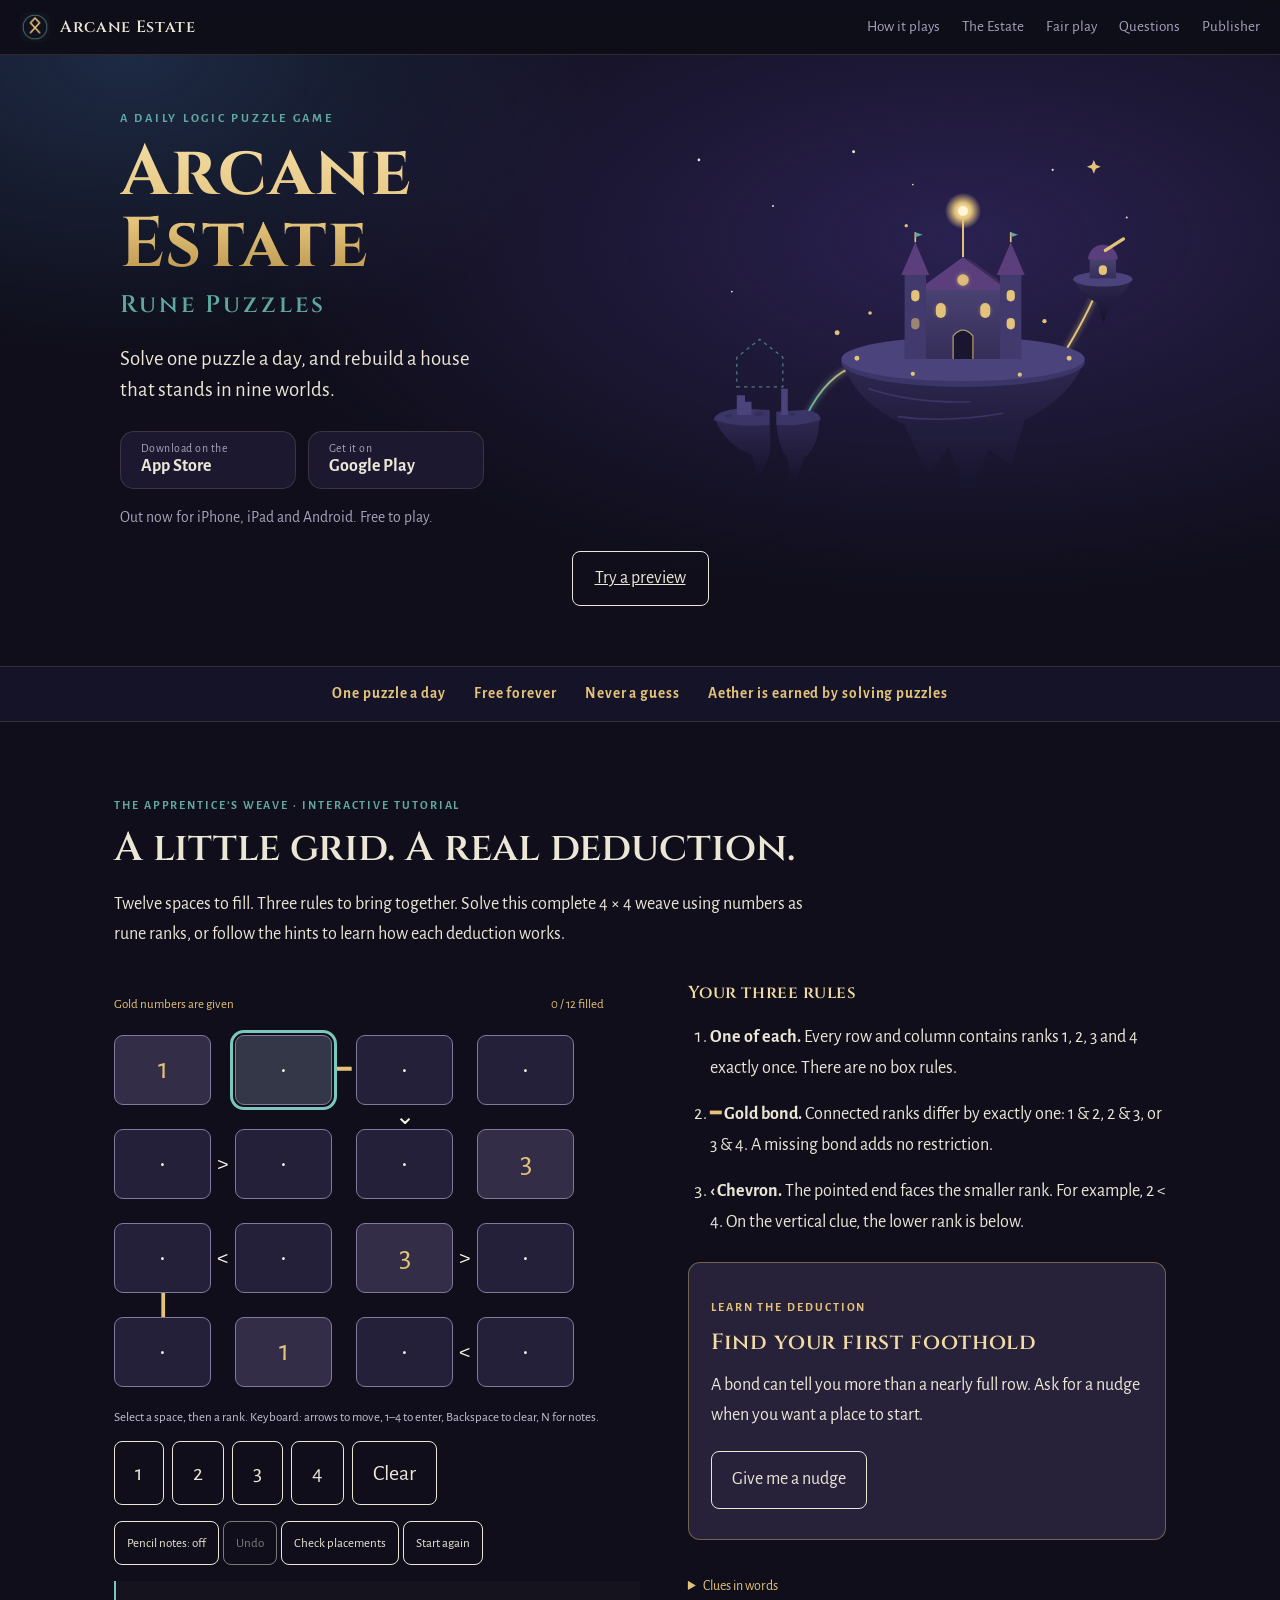
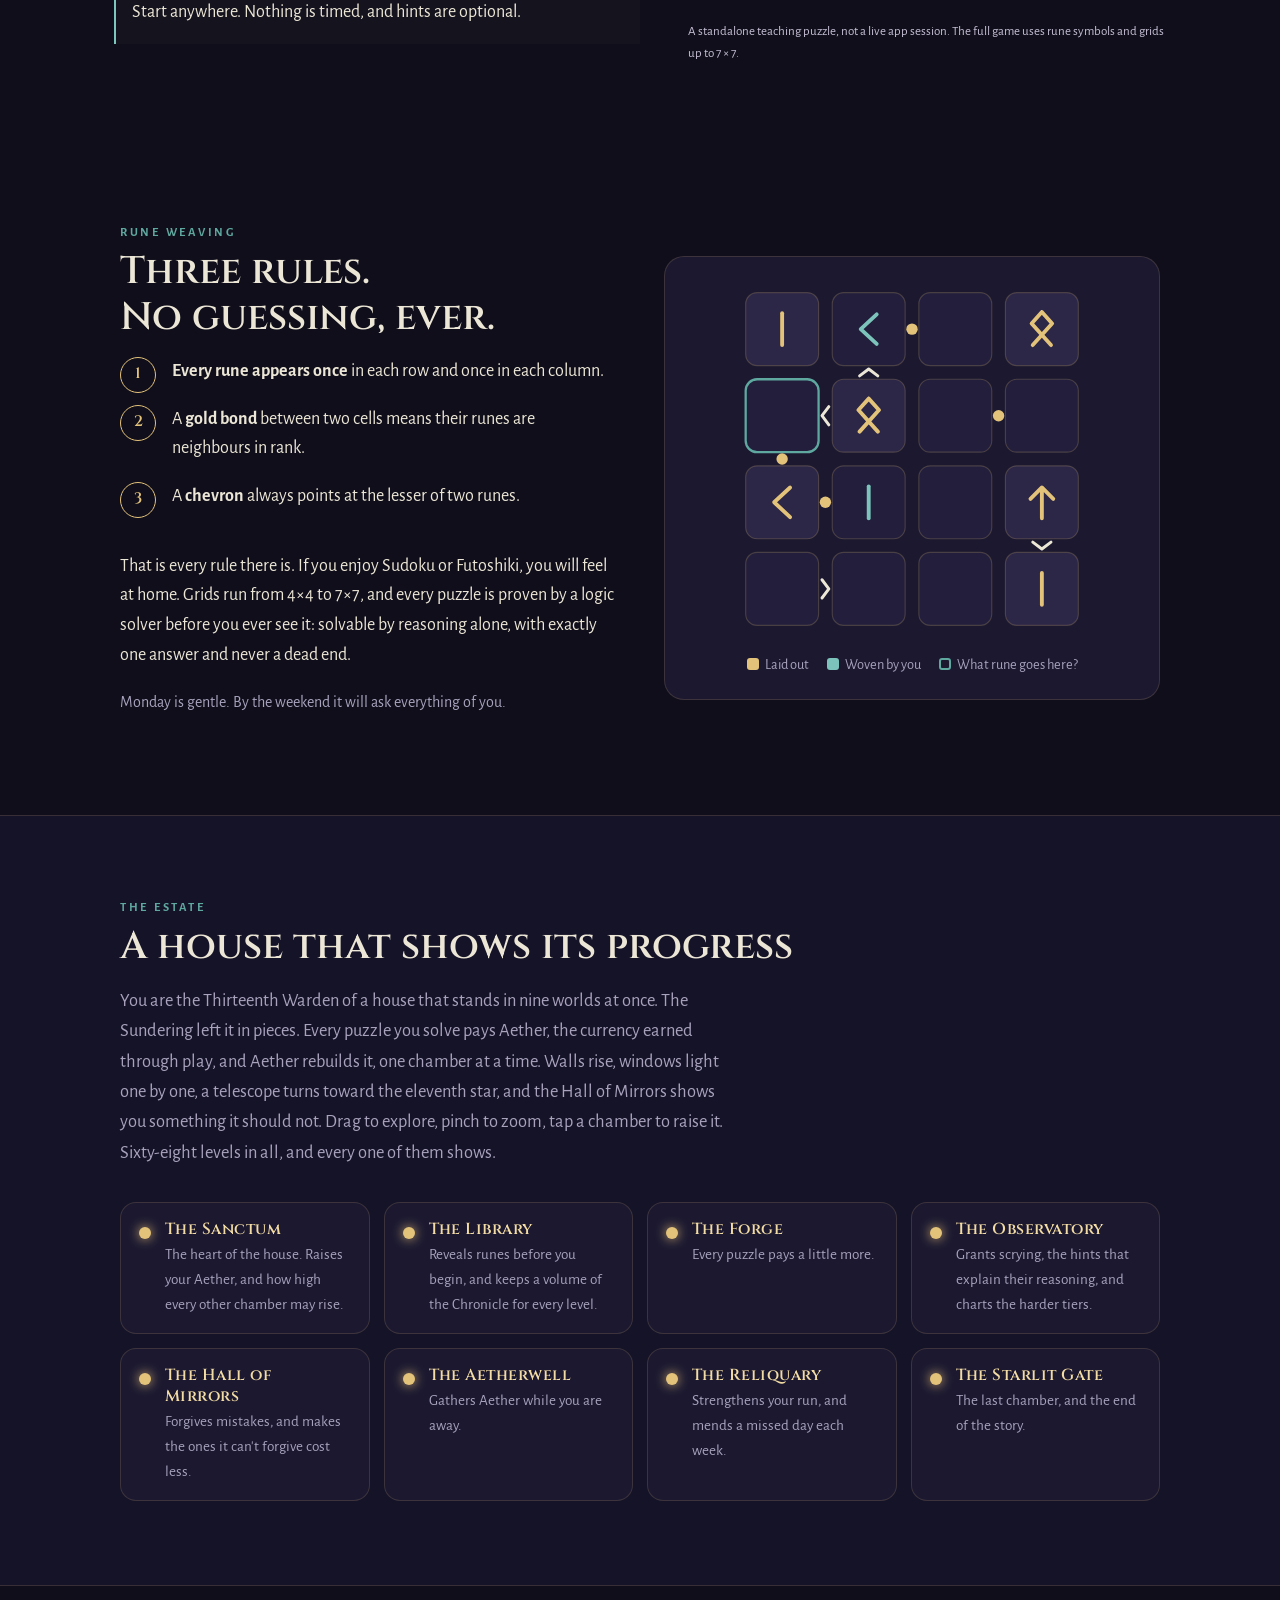
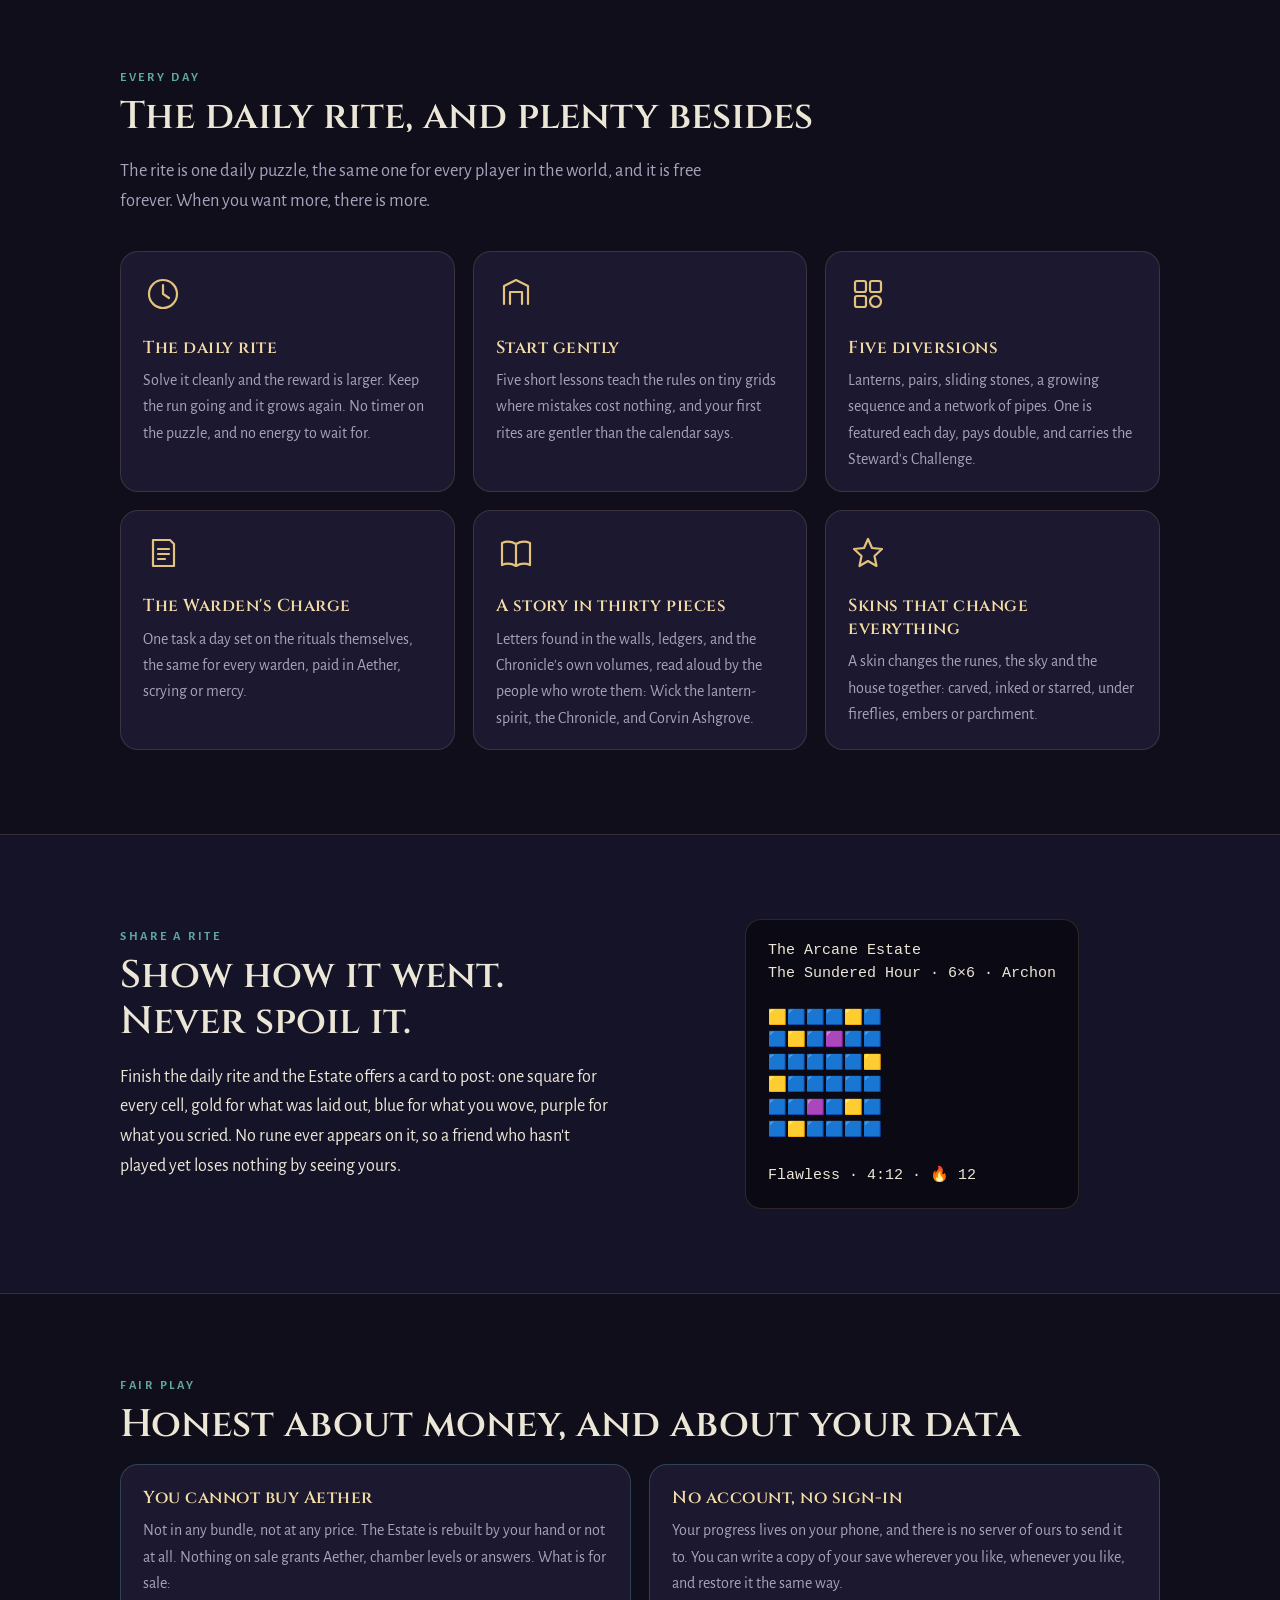
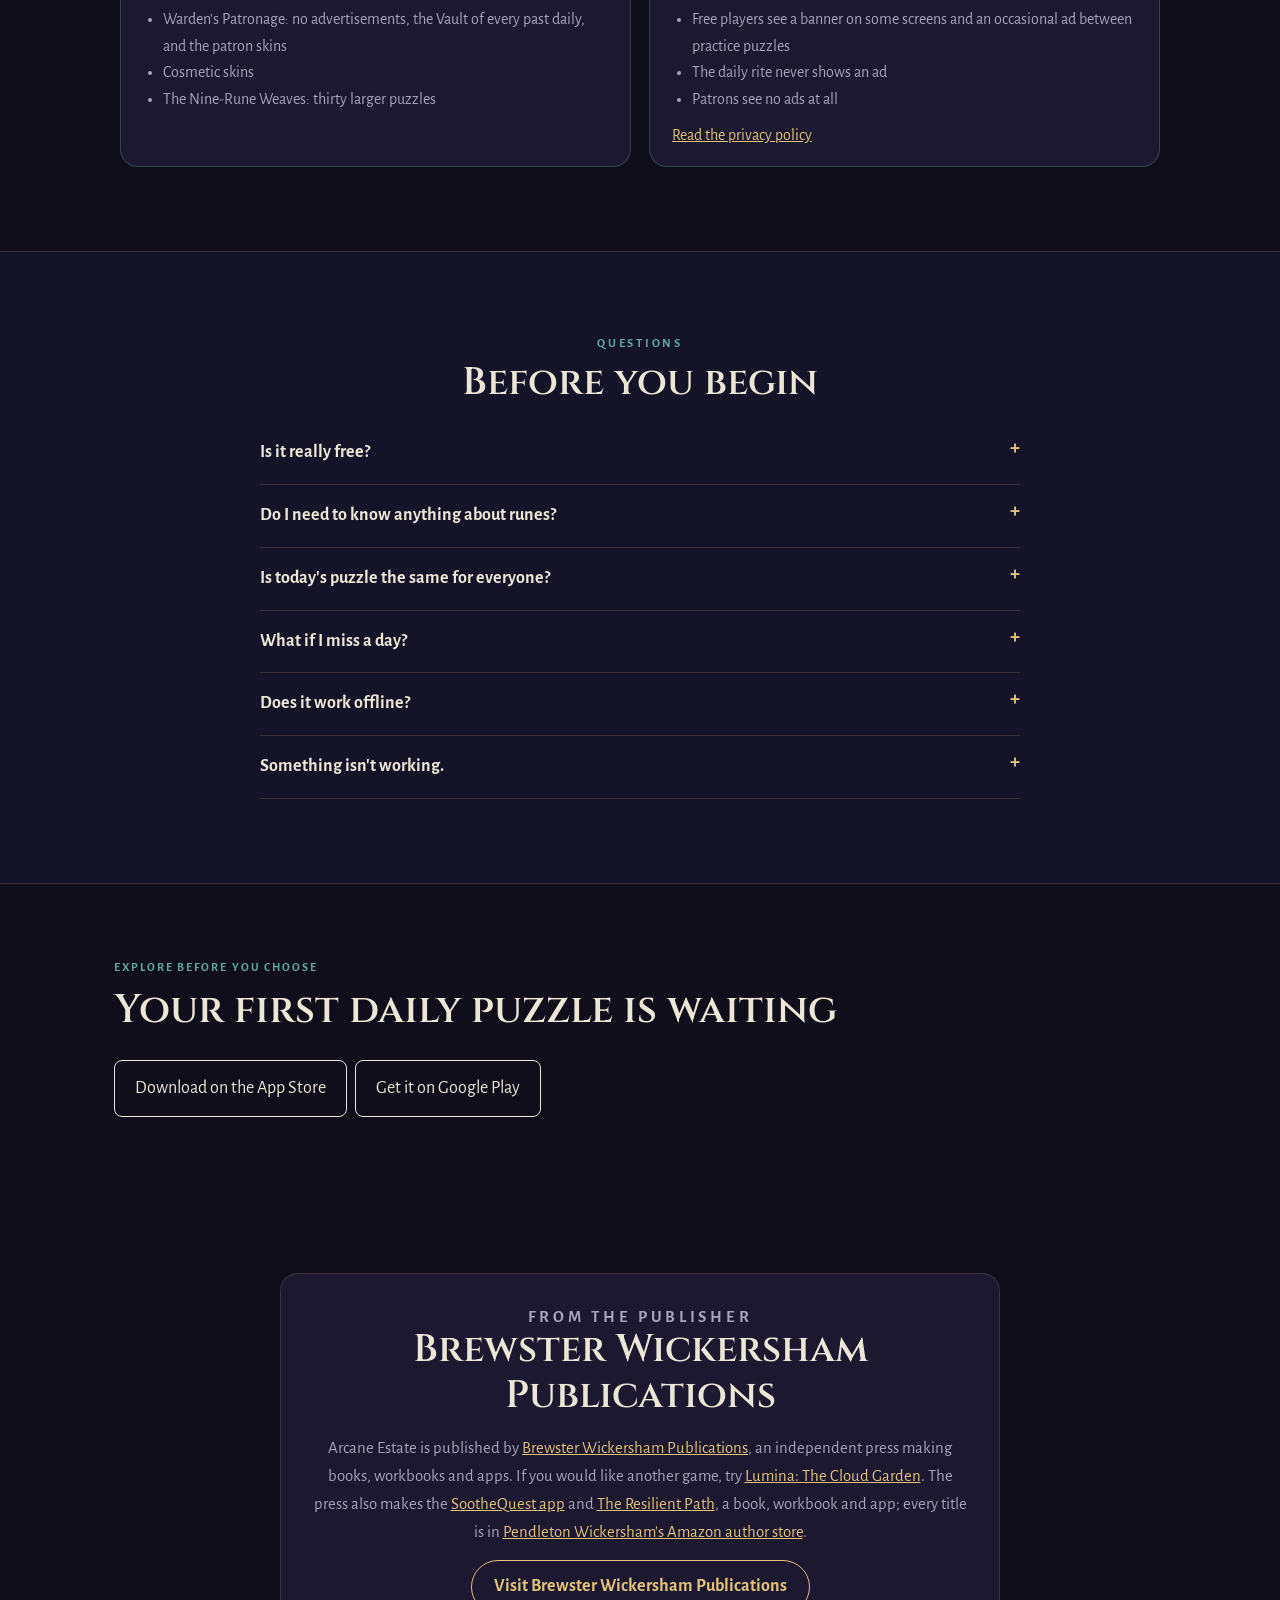
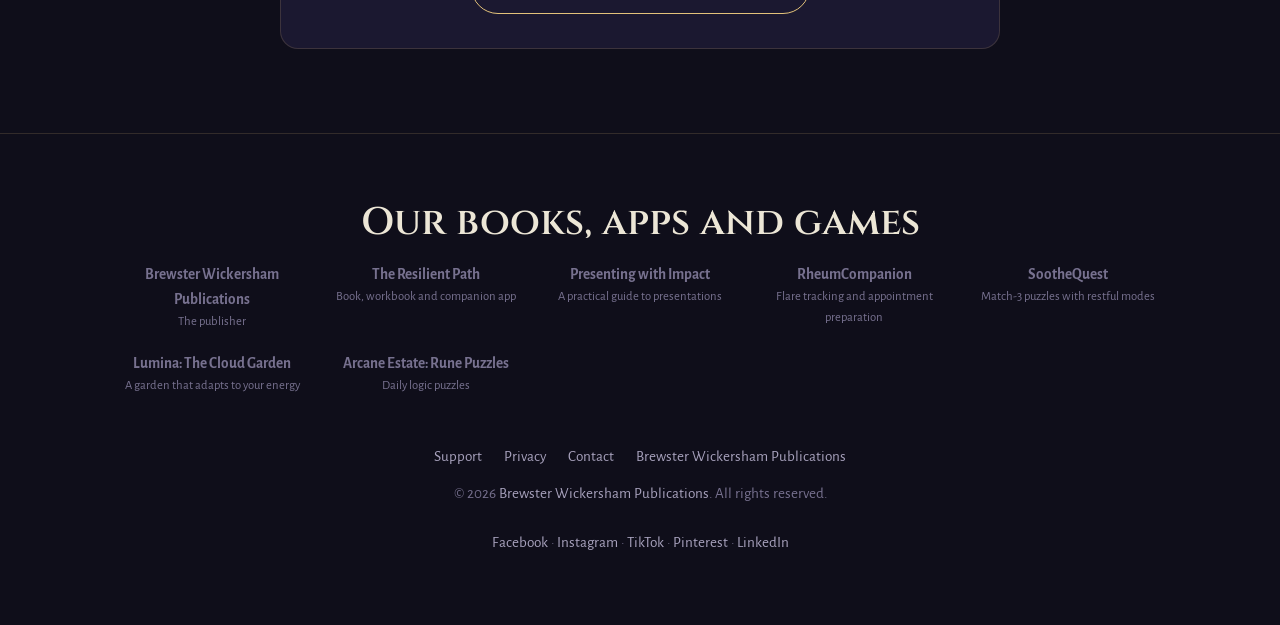
==== commit c2350818: "Replace one-cell preview with a complete guided rune puzzle" ====
--- a/index.html
+++ b/index.html
@@ -221,7 +221,22 @@
 <span>One puzzle a day</span><span>Free forever</span><span>Never a guess</span><span>Aether is earned by solving puzzles</span>
 </div>
 <main id="main">
-<section class="experience" id="try-it"><p class="eyebrow">Explore before you choose</p><h2>Try your first weave</h2><p>A small tutorial using numbers as rune ranks. Each rank appears once in every row and column. What belongs in the empty cell?</p><div class="demo-grid"><div class="rune-board"><span>1</span><span>2</span><span>3</span><label><span class="sr-only">Row 1, column 4</span><select aria-label="Missing rune in row 1, column 4" id="rune-answer"><option value="">?</option><option>1</option><option>2</option><option>3</option><option>4</option></select></label><span>3</span><span>4</span><span>1</span><span>2</span><span>2</span><span>1</span><span>4</span><span>3</span><span>4</span><span>3</span><span>2</span><span>1</span></div><div><button id="rune-check">Check my answer</button><button id="rune-hint">Give me a hint</button><p class="demo-status" id="rune-status" role="status">There is no timer. Take your time.</p><p>The full game introduces gold bonds between neighbouring ranks and chevrons pointing to the lesser rank.</p></div></div></section>
+<section class="experience" id="try-it" aria-labelledby="weave-title">
+<p class="eyebrow">The apprentice’s weave · interactive tutorial</p><h2 id="weave-title">A little grid. A real deduction.</h2>
+<p>Twelve spaces to fill. Three rules to bring together. Solve this complete 4 × 4 weave using numbers as rune ranks, or follow the hints to learn how each deduction works.</p>
+<div class="weave-layout"><div class="weave-play">
+<p class="weave-caption"><span>Gold numbers are given</span><span id="weave-progress">0 / 12 filled</span></p>
+<div id="weave-board" class="weave-board" role="group" aria-label="Four by four rune puzzle" aria-describedby="weave-controls weave-clues"></div>
+<p id="weave-controls">Select a space, then a rank. Keyboard: arrows to move, 1–4 to enter, Backspace to clear, N for notes.</p>
+<div class="rank-keys" role="group" aria-label="Choose a rank"><button data-rank="1">1</button><button data-rank="2">2</button><button data-rank="3">3</button><button data-rank="4">4</button><button data-rank="0" aria-label="Clear selected space">Clear</button></div>
+<div class="weave-tools"><button id="weave-notes" aria-pressed="false">Pencil notes: off</button><button id="weave-undo">Undo</button><button id="weave-check">Check placements</button><button id="weave-reset">Start again</button></div>
+<p id="weave-status" class="demo-status" role="status" aria-live="polite">Start anywhere. Nothing is timed, and hints are optional.</p>
+</div><aside class="weave-guide" aria-label="Rules and guidance">
+<h3>Your three rules</h3><ol class="weave-rules"><li><strong>One of each.</strong> Every row and column contains ranks 1, 2, 3 and 4 exactly once. There are no box rules.</li><li><strong><span class="legend-bond">━</span> Gold bond.</strong> Connected ranks differ by exactly one: 1 &amp; 2, 2 &amp; 3, or 3 &amp; 4. A missing bond adds no restriction.</li><li><strong>‹ Chevron.</strong> The pointed end faces the smaller rank. For example, 2 &lt; 4. On the vertical clue, the lower rank is below.</li></ol>
+<div class="weave-hint"><p class="eyebrow">Learn the deduction</p><h3 id="hint-title">Find your first foothold</h3><p id="hint-copy" aria-live="polite">A bond can tell you more than a nearly full row. Ask for a nudge when you want a place to start.</p><button id="weave-hint">Give me a nudge</button></div>
+<details id="weave-clues"><summary>Clues in words</summary><ul><li>R1C2 and R1C3 differ by one.</li><li>R2C1 is greater than R2C2.</li><li>R3C1 is less than R3C2.</li><li>R3C3 is greater than R3C4.</li><li>R4C3 is less than R4C4.</li><li>R1C3 is greater than R2C3.</li><li>R3C1 and R4C1 differ by one.</li></ul></details>
+<p class="weave-footnote">A standalone teaching puzzle, not a live app session. The full game uses rune symbols and grids up to 7 × 7.</p>
+</aside></div><noscript><p>Enable JavaScript to play the tutorial. The three rules and clue descriptions above remain available.</p></noscript></section>
 <section id="weaving">
 <div class="wrap split">
 <div>
--- a/experience.css
+++ b/experience.css
@@ -0,0 +1,12 @@
+
+.skip-audit{position:absolute;left:12px;top:-100px;z-index:1000;background:#fff;color:#172c40;padding:14px}.skip-audit:focus{top:12px}
+.experience{max-width:1100px;margin:0 auto;padding:64px 24px;scroll-margin-top:90px}.experience h2{margin-bottom:18px}.experience p{max-width:70ch;margin:12px 0}.experience .eyebrow{font-size:12px;letter-spacing:.16em;text-transform:uppercase}.experience button,.experience .action{display:inline-block;padding:13px 20px;border:1px solid currentColor;border-radius:8px;background:transparent;color:inherit;font:inherit;cursor:pointer;margin:8px 8px 8px 0;min-height:44px;text-decoration:none}.experience button:hover,.experience button[aria-pressed=true]{background:#d7b86b;color:#172033}.experience :focus-visible{outline:3px solid #b57d19;outline-offset:4px}.experience textarea,.experience select{display:block;width:100%;padding:12px;background:#fff;color:#182b40;border:1px solid #70818b;border-radius:6px;font:inherit;margin:8px 0 20px}.experience label{display:block}.demo-grid{display:grid;grid-template-columns:repeat(2,minmax(0,1fr));gap:24px}.demo-panel{padding:24px;border:1px solid #8888;border-radius:16px;min-width:0}.demo-panel img{width:100%;max-height:340px;object-fit:contain}.demo-output{padding:20px;border-left:4px solid #bd9852;margin:20px 0;line-height:1.7}.network-catalog{display:grid;grid-template-columns:repeat(auto-fit,minmax(190px,1fr));gap:18px;list-style:none;padding:0}.network-catalog a{color:inherit;font-weight:700}.network-catalog small{display:block}.rune-board{display:grid;grid-template-columns:repeat(4,1fr);max-width:330px;gap:8px}.rune-board span,.rune-board select{display:grid;place-items:center;min-height:58px;margin:0;font-size:24px;border:1px solid #8888;border-radius:8px}.rune-board select{padding:4px}.demo-status{min-height:3em}.catalog-grid{display:grid;grid-template-columns:repeat(auto-fit,minmax(260px,1fr));gap:24px}.catalog-grid article{border:1px solid #8885;padding:24px;border-radius:12px}.catalog-grid img{height:180px;width:100%;object-fit:contain;margin-bottom:20px}.catalog-grid h3{margin-bottom:12px}.catalog-grid p{line-height:1.7}.catalog-grid a{display:inline-block;padding:12px 0}.network-links{padding:28px 0}.comparison{width:100%;border-collapse:collapse}.comparison th,.comparison td{text-align:left;padding:12px;border-bottom:1px solid #8886}.comparison caption{text-align:left;font-weight:700;margin:14px 0}@media(max-width:700px){.demo-grid{grid-template-columns:1fr}.experience{padding:40px 20px}.nav .links{display:flex!important;flex-wrap:wrap;gap:12px!important}.nav .links a:not(.keep){display:inline-block!important}.nav .wrap{flex-wrap:wrap}.comparison{font-size:.9rem}}@media(prefers-reduced-motion:reduce){html{scroll-behavior:auto!important}.experience *{animation:none!important;transition:none!important}}@media print{nav,footer,button,.stores{display:none!important}.experience{padding:0}}
+
+.sr-only{position:absolute;width:1px;height:1px;overflow:hidden;clip-path:inset(50%)}.network-links{max-width:1100px;margin:auto;padding:32px 24px}.experience h2{font-size:clamp(26px,4vw,40px)}
+
+.preview-link{display:block;width:max-content;max-width:90%;margin:20px auto;padding:12px 22px;border:1px solid currentColor;border-radius:8px;color:inherit;position:relative;z-index:2}.social-links{max-width:1050px;margin:24px auto;padding:0 24px}.experience h1{font-size:clamp(32px,4vw,52px);line-height:1.15;max-width:22ch}.experience table{overflow-wrap:anywhere}body{overflow-wrap:break-word}
+@media(max-width:820px){.nav .links{display:flex!important;flex-wrap:wrap;gap:12px!important}.nav .links a:not(.keep){display:inline-block!important}.nav .wrap{flex-wrap:wrap}}
+/* The apprentice's weave */
+.weave-layout{display:grid;grid-template-columns:minmax(300px,1.1fr) minmax(260px,1fr);gap:48px;margin-top:32px}.weave-play,.weave-guide{min-width:0}.weave-caption{display:flex;justify-content:space-between;gap:12px;font-size:13px;color:#e3c27a}.weave-board{display:grid;grid-template-columns:repeat(3,minmax(0,1fr) 24px) minmax(0,1fr);grid-template-rows:repeat(3,70px 24px) 70px;max-width:460px;margin:20px 0}.experience .weave-cell{margin:0;padding:0;min-height:0;border:1px solid #82799c;border-radius:9px;background:#252039;color:#f9f4e8;font-size:30px;position:relative}.experience .weave-cell.given{color:#e3c27a;background:#342d48}.experience .weave-cell.selected{outline:3px solid #79c7bd;outline-offset:2px;background:#343747}.experience .weave-cell.incorrect{border:3px dashed #ffb4a7}.weave-cell .pencil{font-size:14px;letter-spacing:1px}.weave-clue{display:grid;place-items:center;font-size:24px;color:#f9f4e8;line-height:1}.weave-clue.bond,.legend-bond{color:#e3c27a}.rank-keys{display:flex;gap:8px;flex-wrap:wrap}.experience .rank-keys button{margin:0;min-width:48px;font-size:22px}.weave-tools{margin-top:12px}.experience .weave-tools button{font-size:13px;padding:10px 12px;margin:4px 4px 4px 0}.weave-rules{padding-left:22px;line-height:1.7}.weave-rules li{margin-bottom:16px}.weave-hint{border:1px solid #e3c27a66;border-radius:12px;padding:22px;background:#27223a;margin:24px 0}.weave-hint h3{font-size:22px}.weave-hint p{line-height:1.7}.weave-guide details{font-size:14px;line-height:1.8}.weave-guide summary{cursor:pointer;padding:10px 0;color:#e3c27a}.weave-footnote,#weave-controls{font-size:13px;line-height:1.7;color:#c6bfd5}.experience button:disabled{opacity:.5;cursor:default}.weave-play .demo-status{padding:16px;border-left:2px solid #79c7bd;background:#ffffff05;line-height:1.7}.weave-hint .eyebrow{color:#e3c27a}@media(max-width:760px){.weave-layout{grid-template-columns:1fr;gap:24px}.weave-board{grid-template-rows:repeat(3,60px 22px) 60px;grid-template-columns:repeat(3,minmax(0,1fr) 22px) minmax(0,1fr)}.weave-guide{border-top:1px solid #e3c27a44;padding-top:24px}}@media(max-width:360px){.experience .rank-keys button{min-width:42px;padding:10px}.weave-board{grid-template-rows:repeat(3,52px 20px) 52px}}
+.experience .weave-cell[aria-pressed="true"]{color:#f9f4e8}.experience .weave-cell.given[aria-pressed="true"]{color:#e3c27a}
+@media(max-width:820px){.nav{flex-wrap:wrap}.nav .links{width:100%;font-size:13px;gap:10px 16px!important}.experience{scroll-margin-top:150px}}
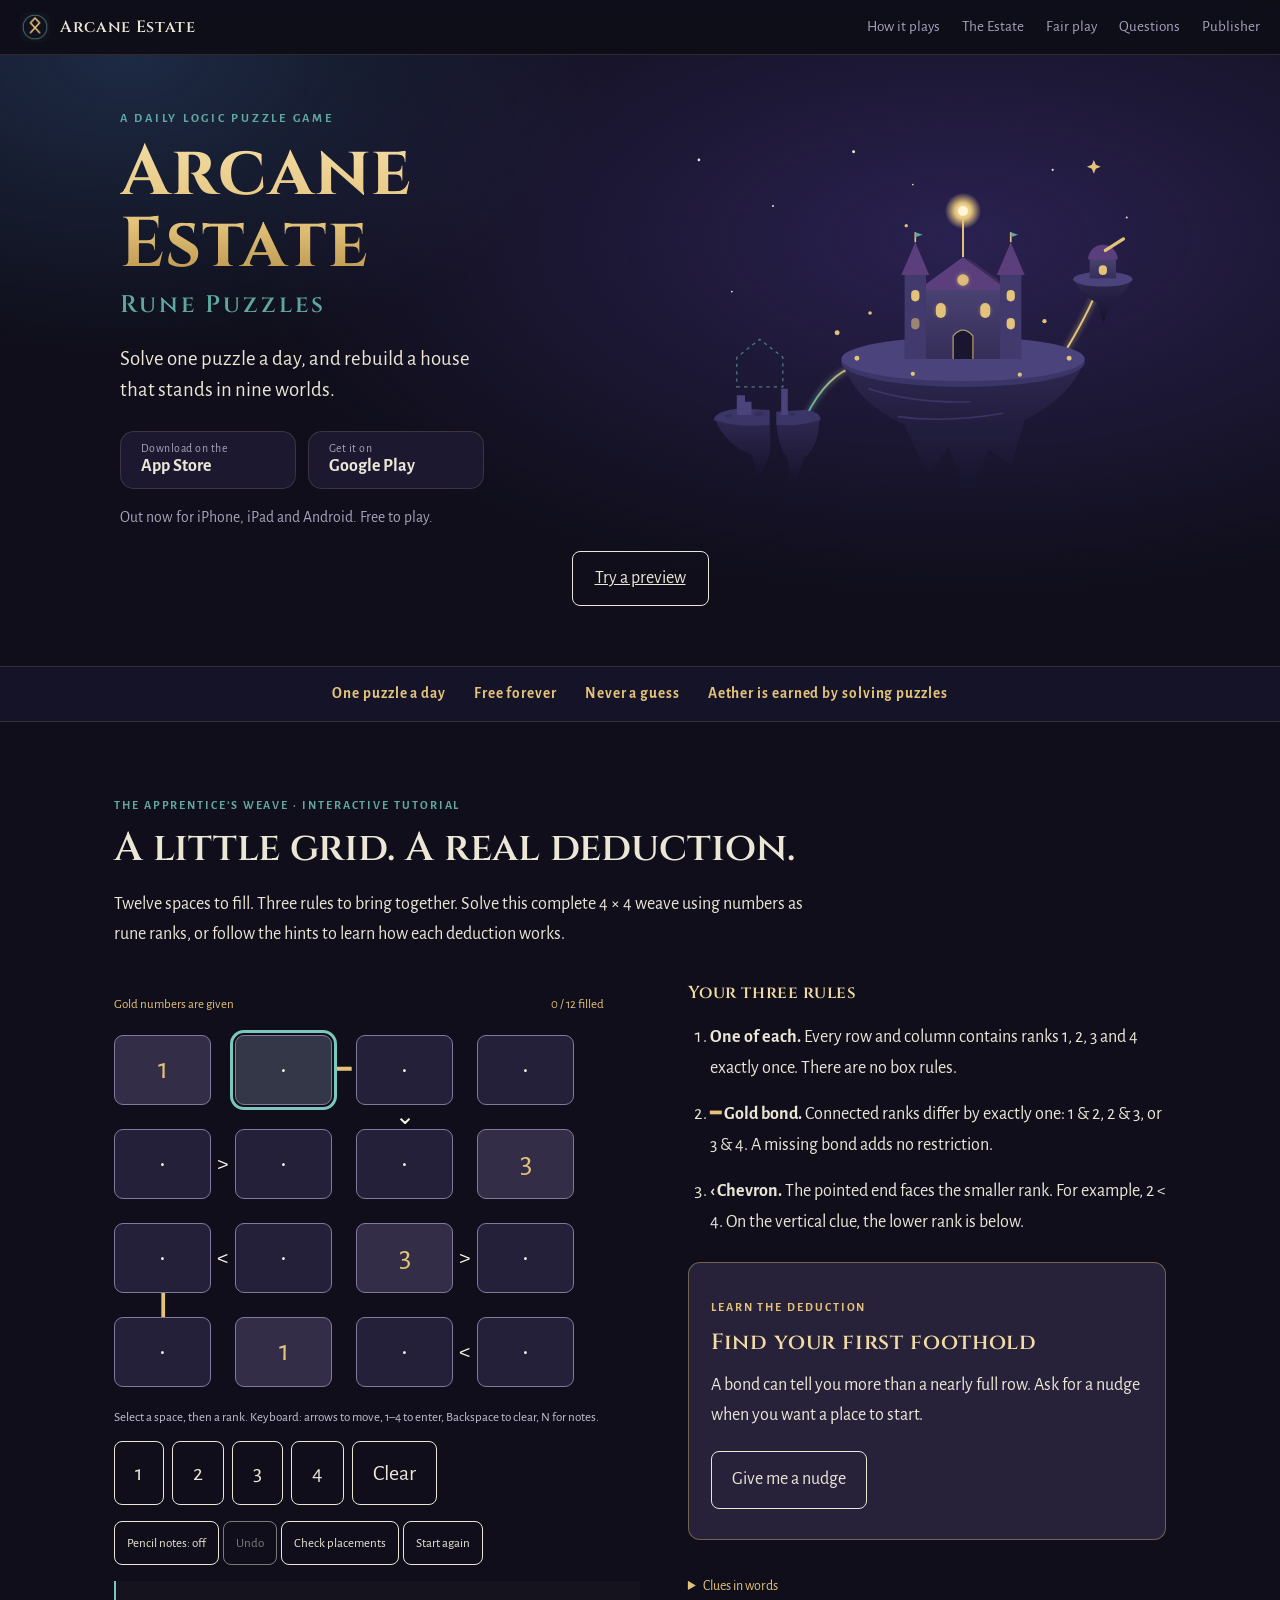
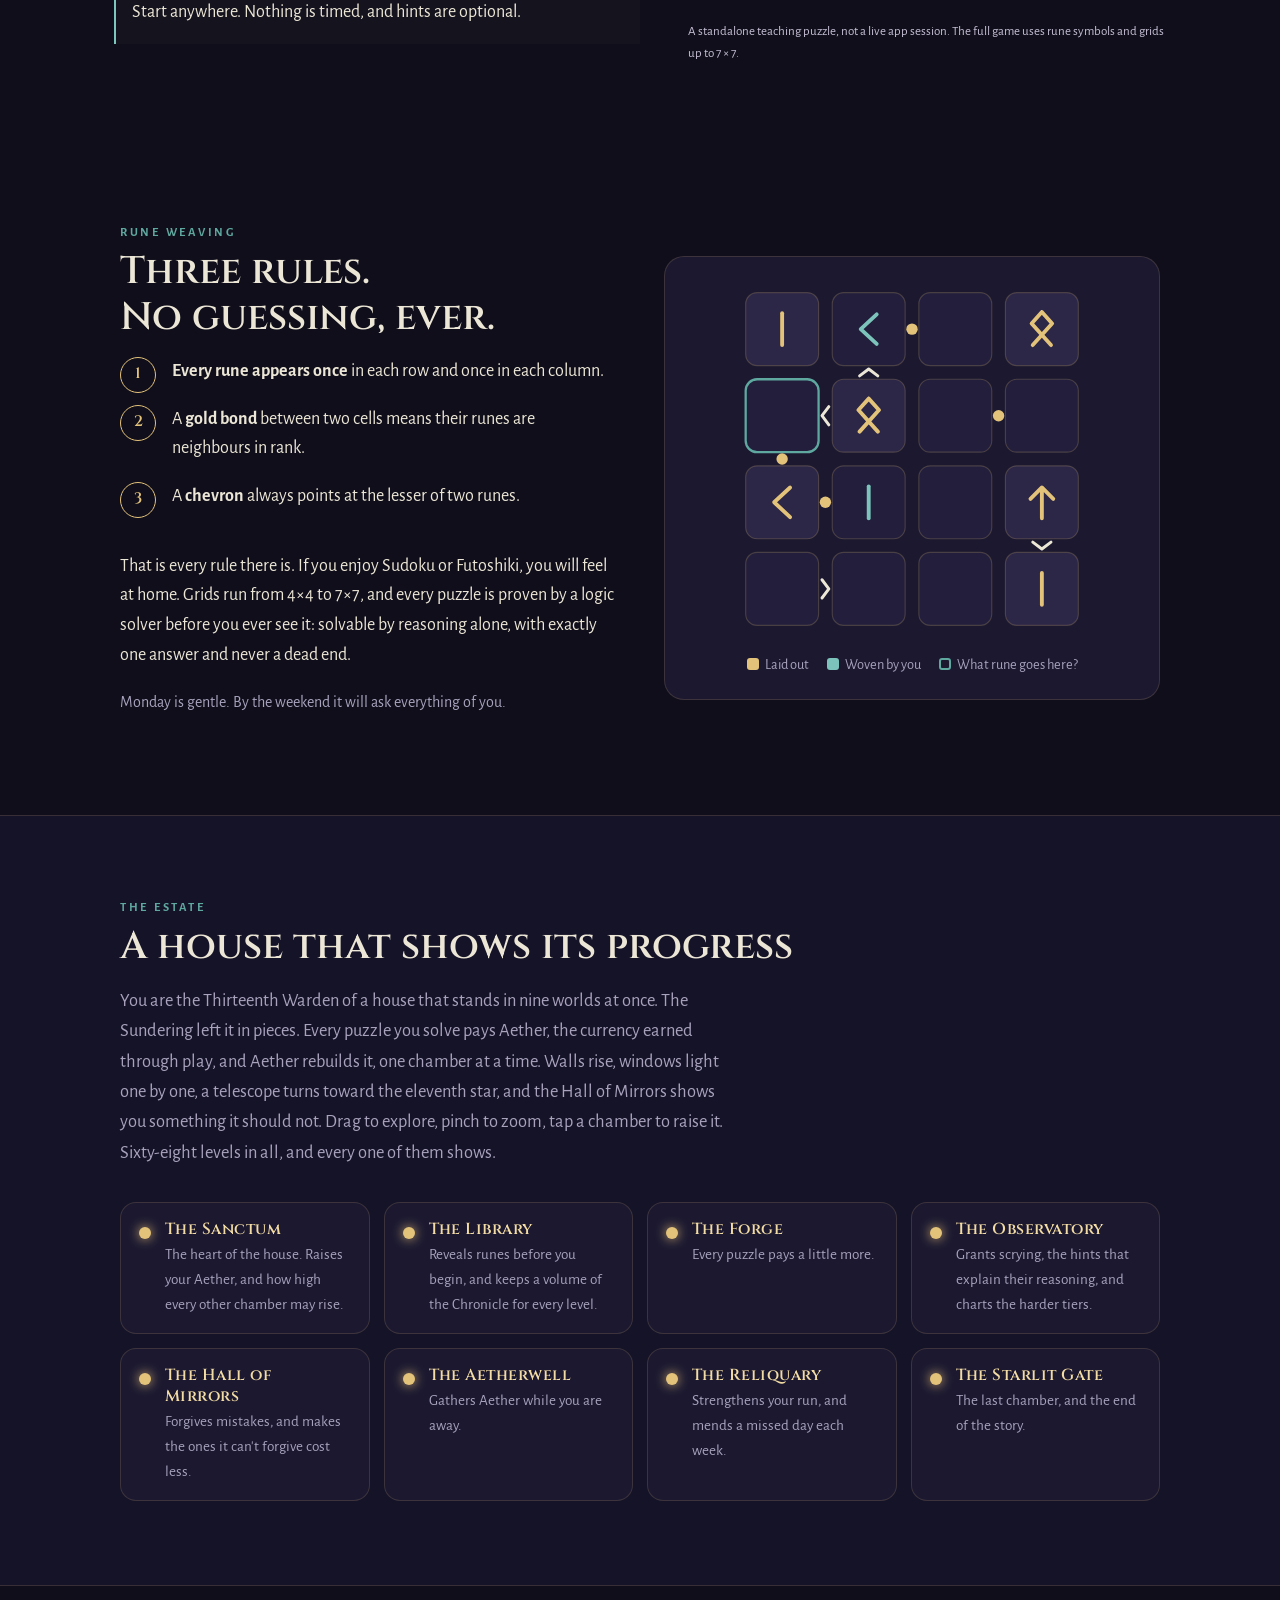
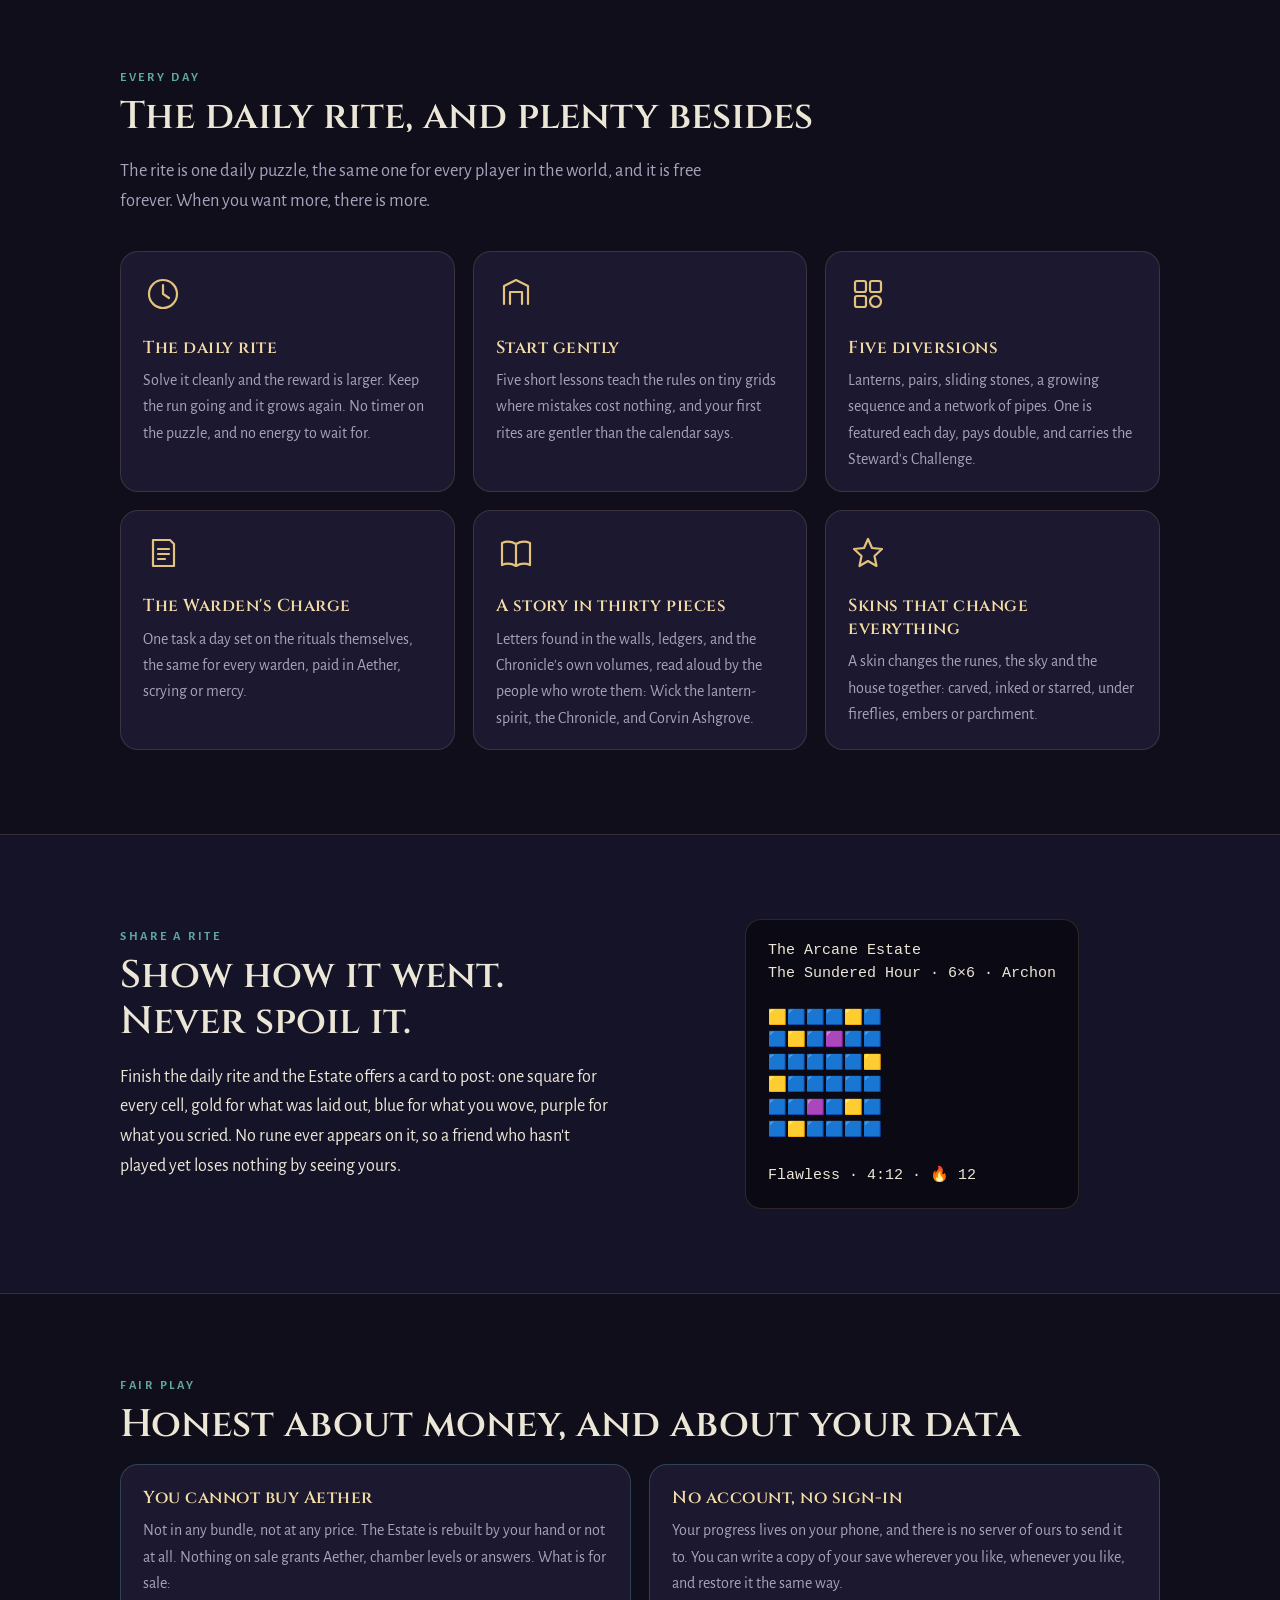
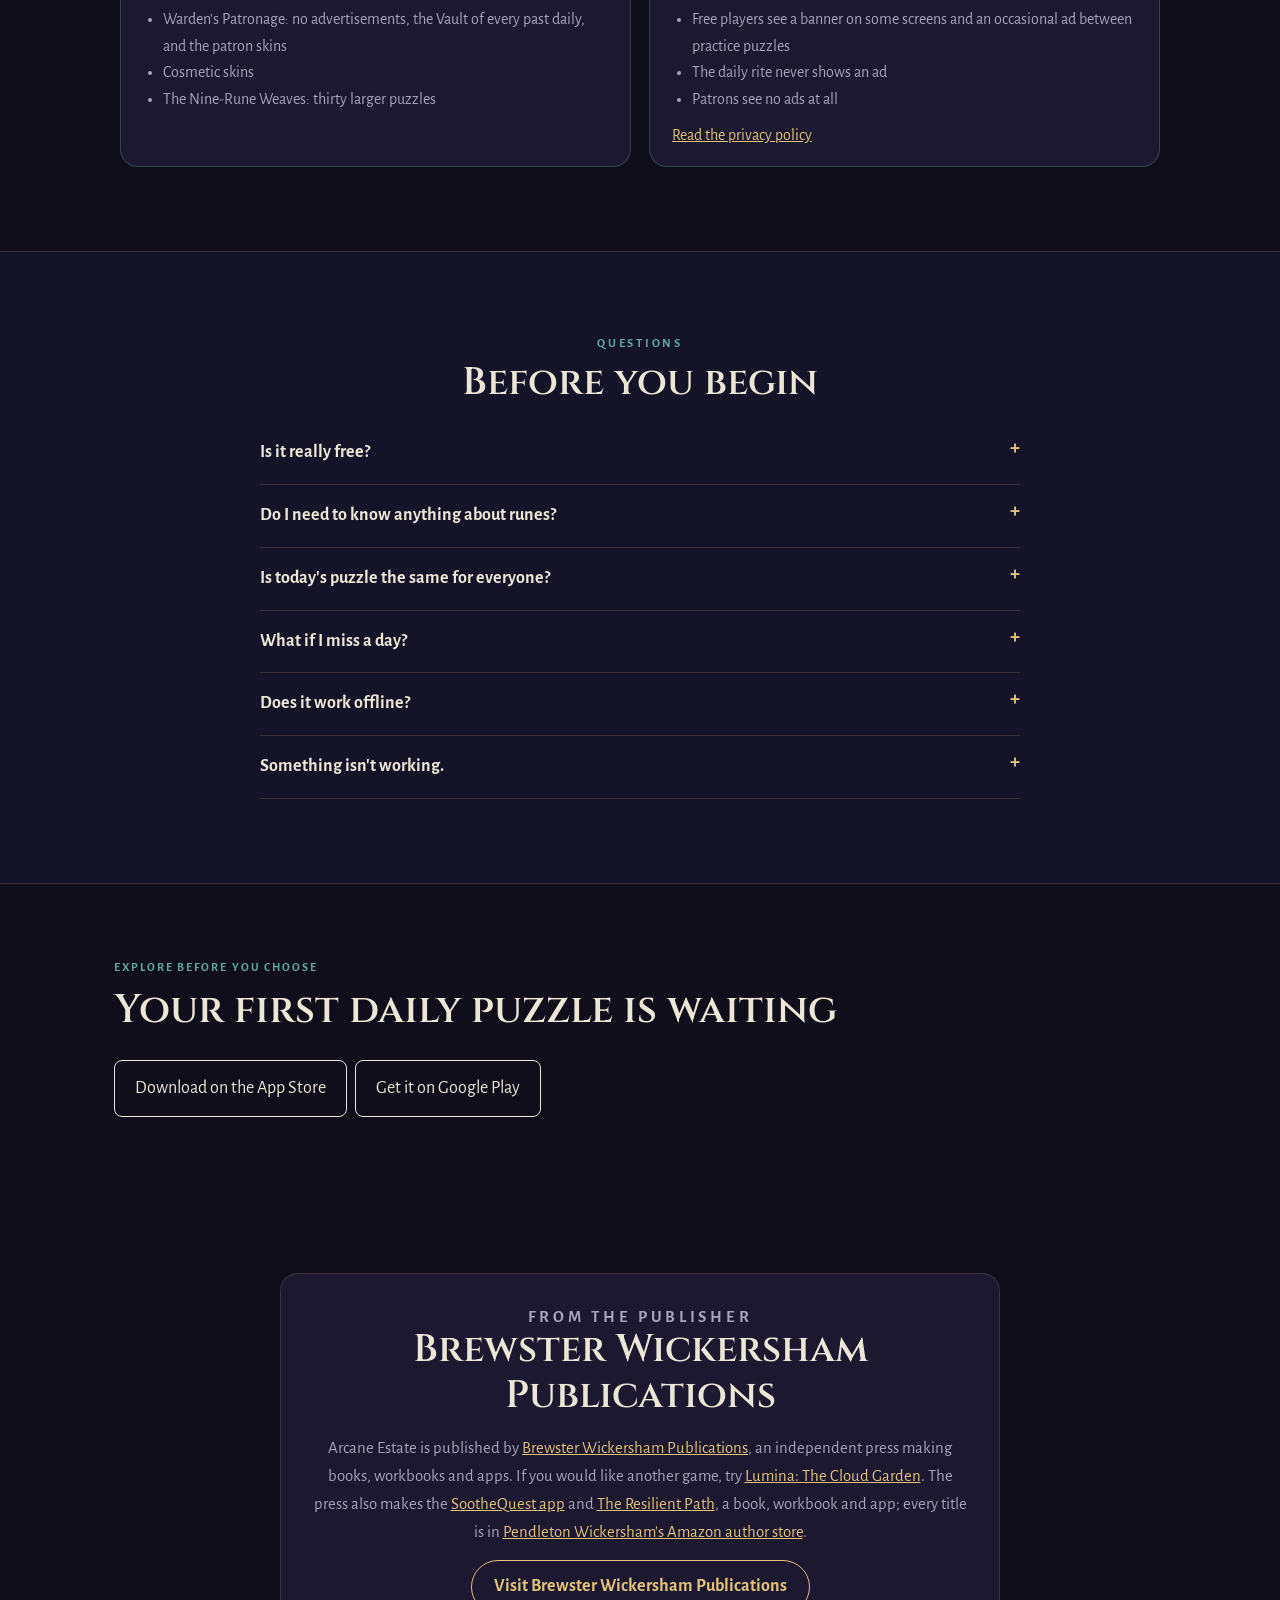
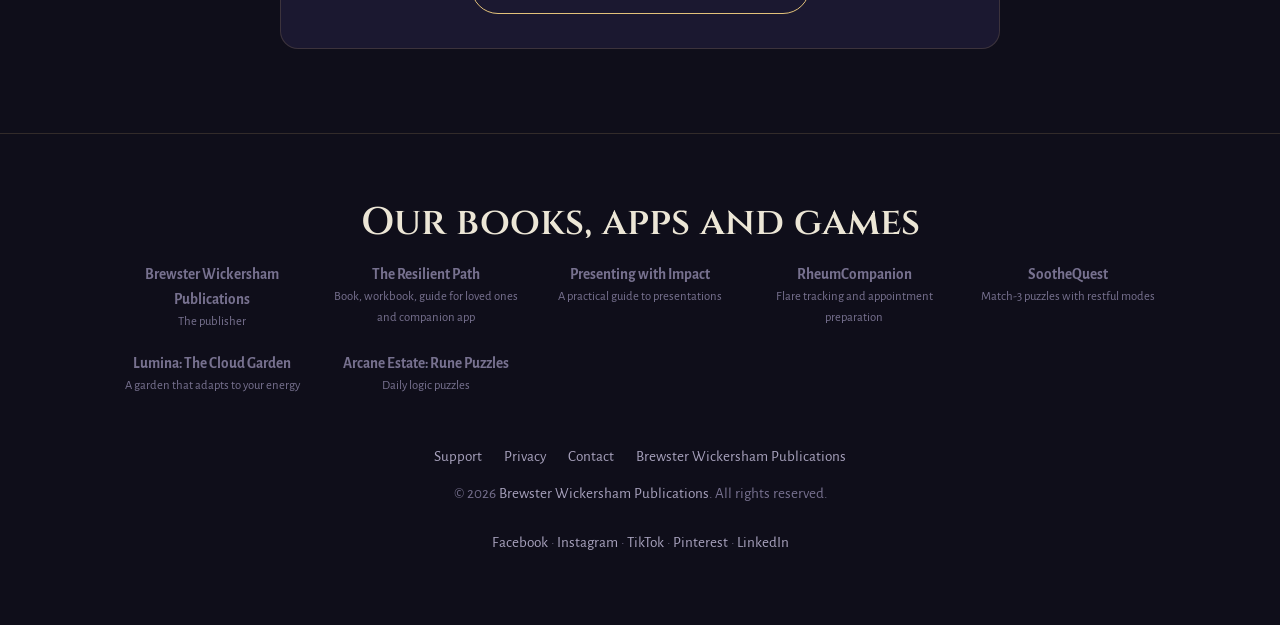
==== commit 3bd00b18: "Add Walking the Resilient Path Together to the Amazon list Paperback B0HSKXMQF6 and Kindle B0HSKSR4X" ====
--- a/index.html
+++ b/index.html
@@ -459,7 +459,7 @@
 </section>
 </main>
 <footer>
-<section aria-label="All our websites" class="network-links"><h2>Our books, apps and games</h2><ul class="network-catalog"><li><a href="https://brewsterwickershampublications.com/">Brewster Wickersham Publications</a><small>The publisher</small></li><li><a href="https://theresilientpathbook.com/">The Resilient Path</a><small>Book, workbook and companion app</small></li><li><a href="https://presentingwithimpactbook.com/">Presenting with Impact</a><small>A practical guide to presentations</small></li><li><a href="https://www.rheumcompanion.com/">RheumCompanion</a><small>Flare tracking and appointment preparation</small></li><li><a href="https://www.soothequest.com/">SootheQuest</a><small>Match-3 puzzles with restful modes</small></li><li><a href="https://www.luminacloudgarden.com/">Lumina: The Cloud Garden</a><small>A garden that adapts to your energy</small></li><li><a href="https://www.arcaneestategame.com/">Arcane Estate: Rune Puzzles</a><small>Daily logic puzzles</small></li></ul></section>
+<section aria-label="All our websites" class="network-links"><h2>Our books, apps and games</h2><ul class="network-catalog"><li><a href="https://brewsterwickershampublications.com/">Brewster Wickersham Publications</a><small>The publisher</small></li><li><a href="https://theresilientpathbook.com/">The Resilient Path</a><small>Book, workbook, guide for loved ones and companion app</small></li><li><a href="https://presentingwithimpactbook.com/">Presenting with Impact</a><small>A practical guide to presentations</small></li><li><a href="https://www.rheumcompanion.com/">RheumCompanion</a><small>Flare tracking and appointment preparation</small></li><li><a href="https://www.soothequest.com/">SootheQuest</a><small>Match-3 puzzles with restful modes</small></li><li><a href="https://www.luminacloudgarden.com/">Lumina: The Cloud Garden</a><small>A garden that adapts to your energy</small></li><li><a href="https://www.arcaneestategame.com/">Arcane Estate: Rune Puzzles</a><small>Daily logic puzzles</small></li></ul></section>
 <nav aria-label="Footer">
 <a href="support.html">Support</a>
 <a href="privacy.html">Privacy</a>
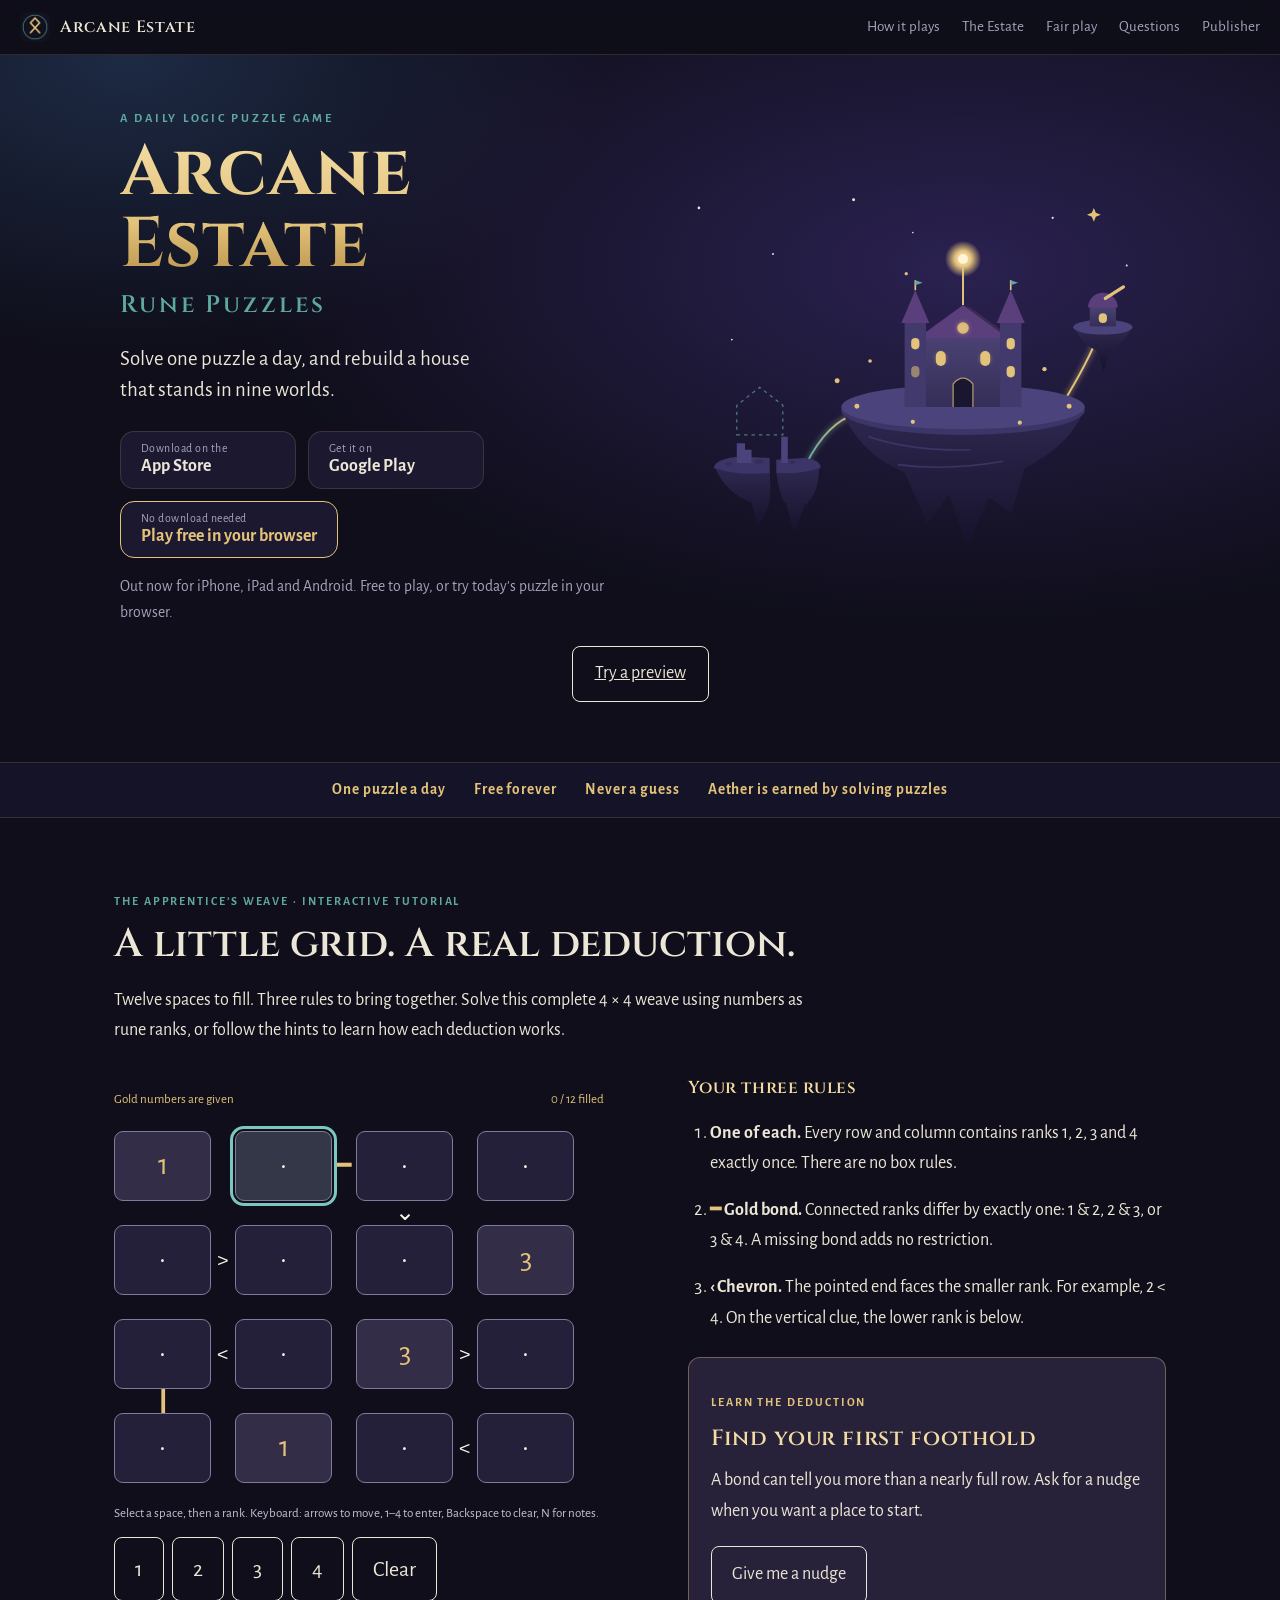
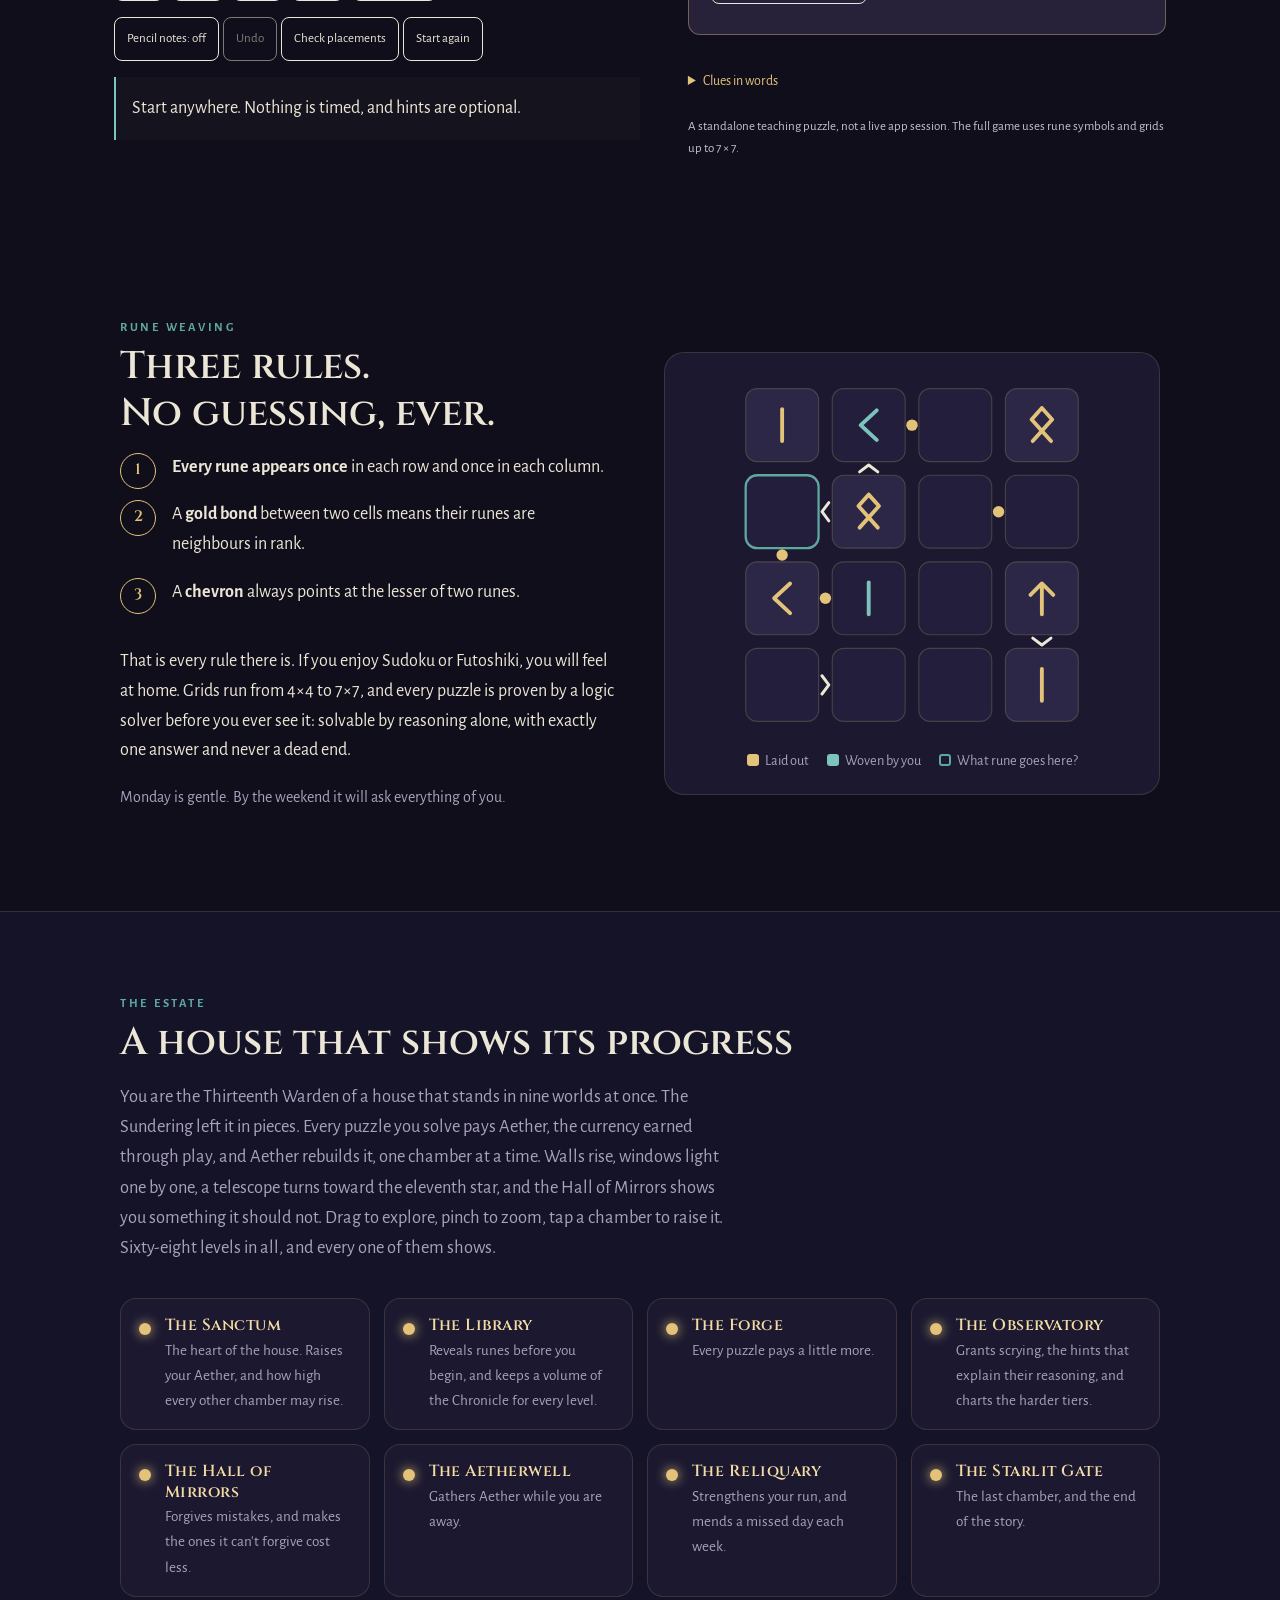
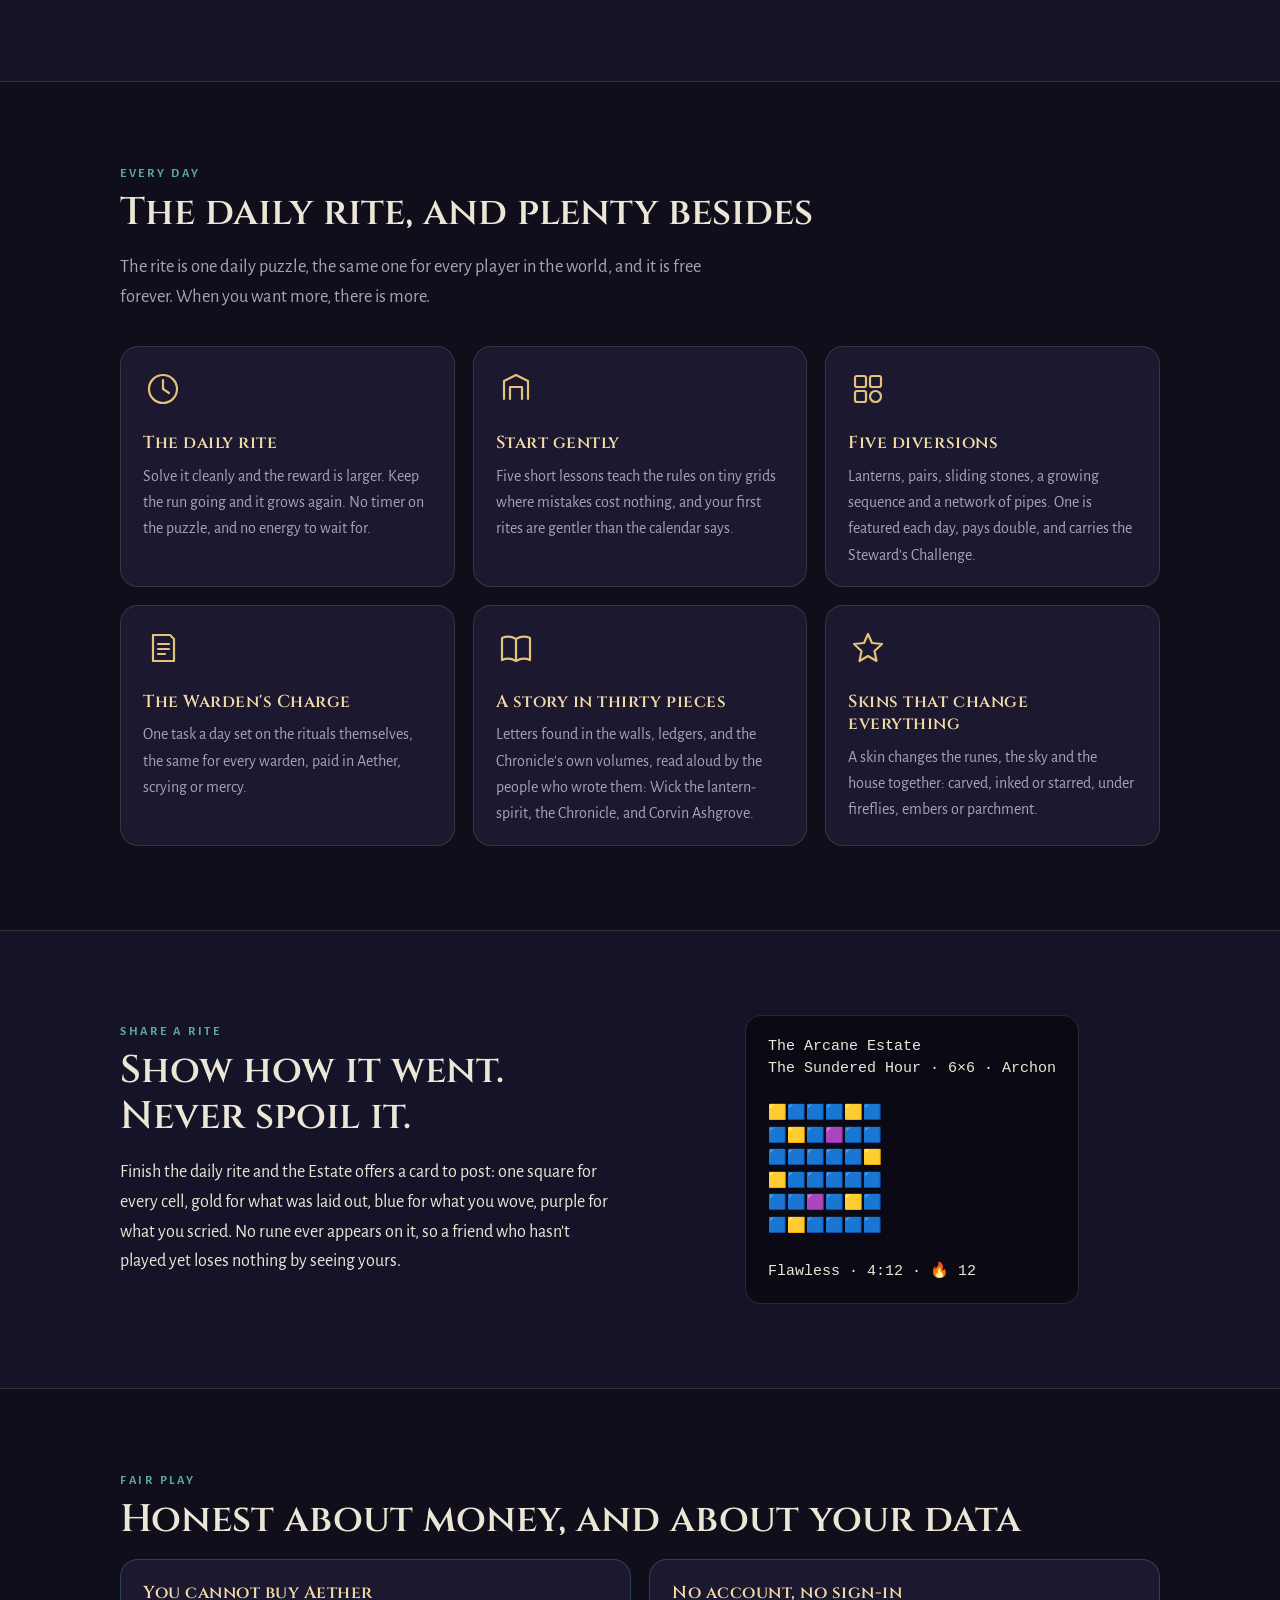
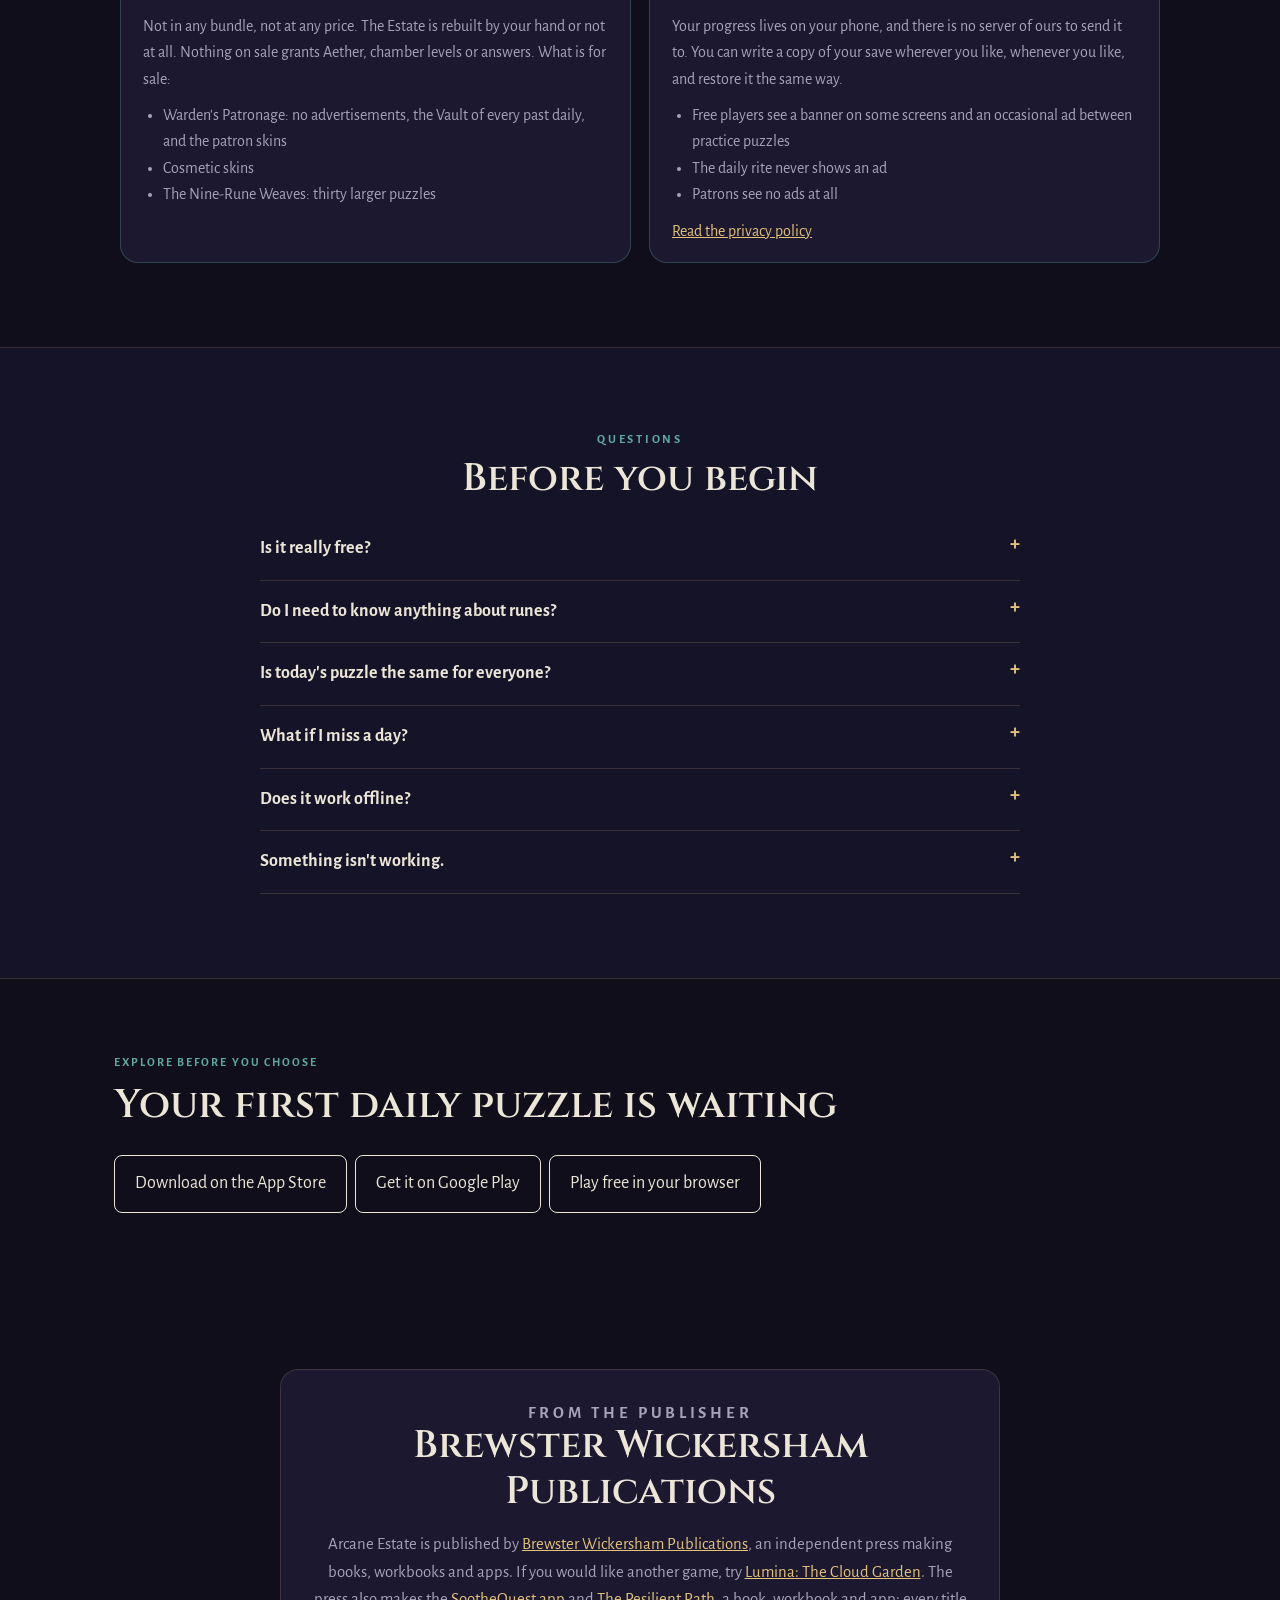
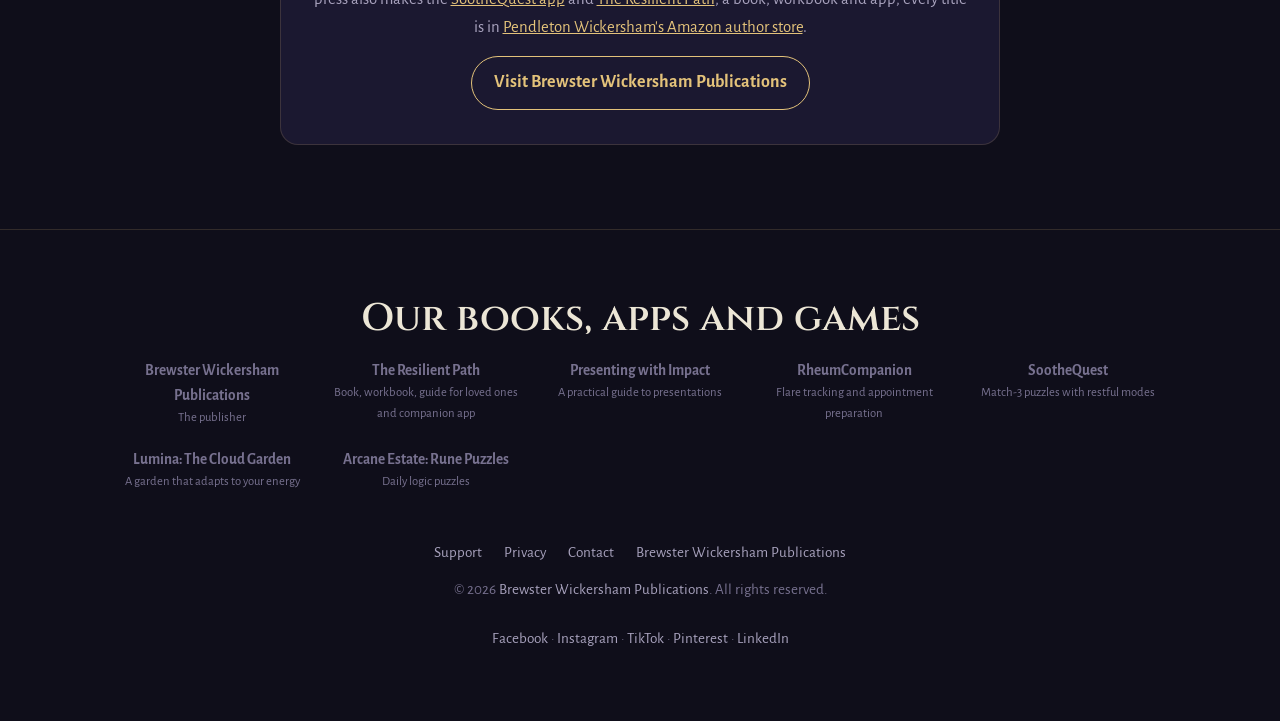
==== commit 8666e902: "Link the free browser version of the game A gold "Play free in your browser" button beside the store" ====
--- a/index.html
+++ b/index.html
@@ -131,8 +131,9 @@
 <div class="stores">
 <a class="store-btn" href="https://apps.apple.com/us/app/arcane-estate-rune-puzzles/id6817651417" rel="noopener" target="_blank"><small>Download on the</small><b>App Store</b></a>
 <a class="store-btn" href="https://play.google.com/store/apps/details?id=com.arcaneestate.game" rel="noopener" target="_blank"><small>Get it on</small><b>Google Play</b></a>
-</div>
-<p class="notify">Out now for iPhone, iPad and Android. Free to play.</p>
+<a class="store-btn play" href="https://brewsterwickershampublications.com/arcane-estate/play/" rel="noopener" target="_blank"><small>No download needed</small><b>Play free in your browser</b></a>
+</div>
+<p class="notify">Out now for iPhone, iPad and Android. Free to play, or try today's puzzle in your browser.</p>
 </div>
 <div class="hero-art">
 <svg aria-label="Floating islands joined by bridges of light. The Sanctum, lit and spired, stands on the largest; a ruined chamber waits on a smaller island." role="img" viewbox="0 0 600 470">
@@ -441,7 +442,7 @@
 </div>
 </div>
 </section>
-<section class="experience" id="download"><p class="eyebrow">Explore before you choose</p><h2>Your first daily puzzle is waiting</h2><a class="action" href="https://apps.apple.com/us/app/arcane-estate-rune-puzzles/id6817651417">Download on the App Store</a><a class="action" href="https://play.google.com/store/apps/details?id=com.arcaneestate.game">Get it on Google Play</a></section>
+<section class="experience" id="download"><p class="eyebrow">Explore before you choose</p><h2>Your first daily puzzle is waiting</h2><a class="action" href="https://apps.apple.com/us/app/arcane-estate-rune-puzzles/id6817651417">Download on the App Store</a><a class="action" href="https://play.google.com/store/apps/details?id=com.arcaneestate.game">Get it on Google Play</a><a class="action" href="https://brewsterwickershampublications.com/arcane-estate/play/">Play free in your browser</a></section>
 <section class="publisher">
 <div class="wrap">
 <div class="card">
--- a/site.css
+++ b/site.css
@@ -43,6 +43,8 @@
 .store-btn b{font-size:1.12rem;font-weight:700}
 a.store-btn:hover{border-color:var(--gold);color:var(--ink)}
 .store-btn.soon{opacity:.8;cursor:default}
+.store-btn.play{border-color:var(--gold)}
+.store-btn.play b{color:var(--gold)}
 .notify{margin:16px 0 0;color:var(--muted);font-size:.98rem}
 .hero-art svg{display:block;width:100%;height:auto}
 .float{animation:float 7s ease-in-out infinite}
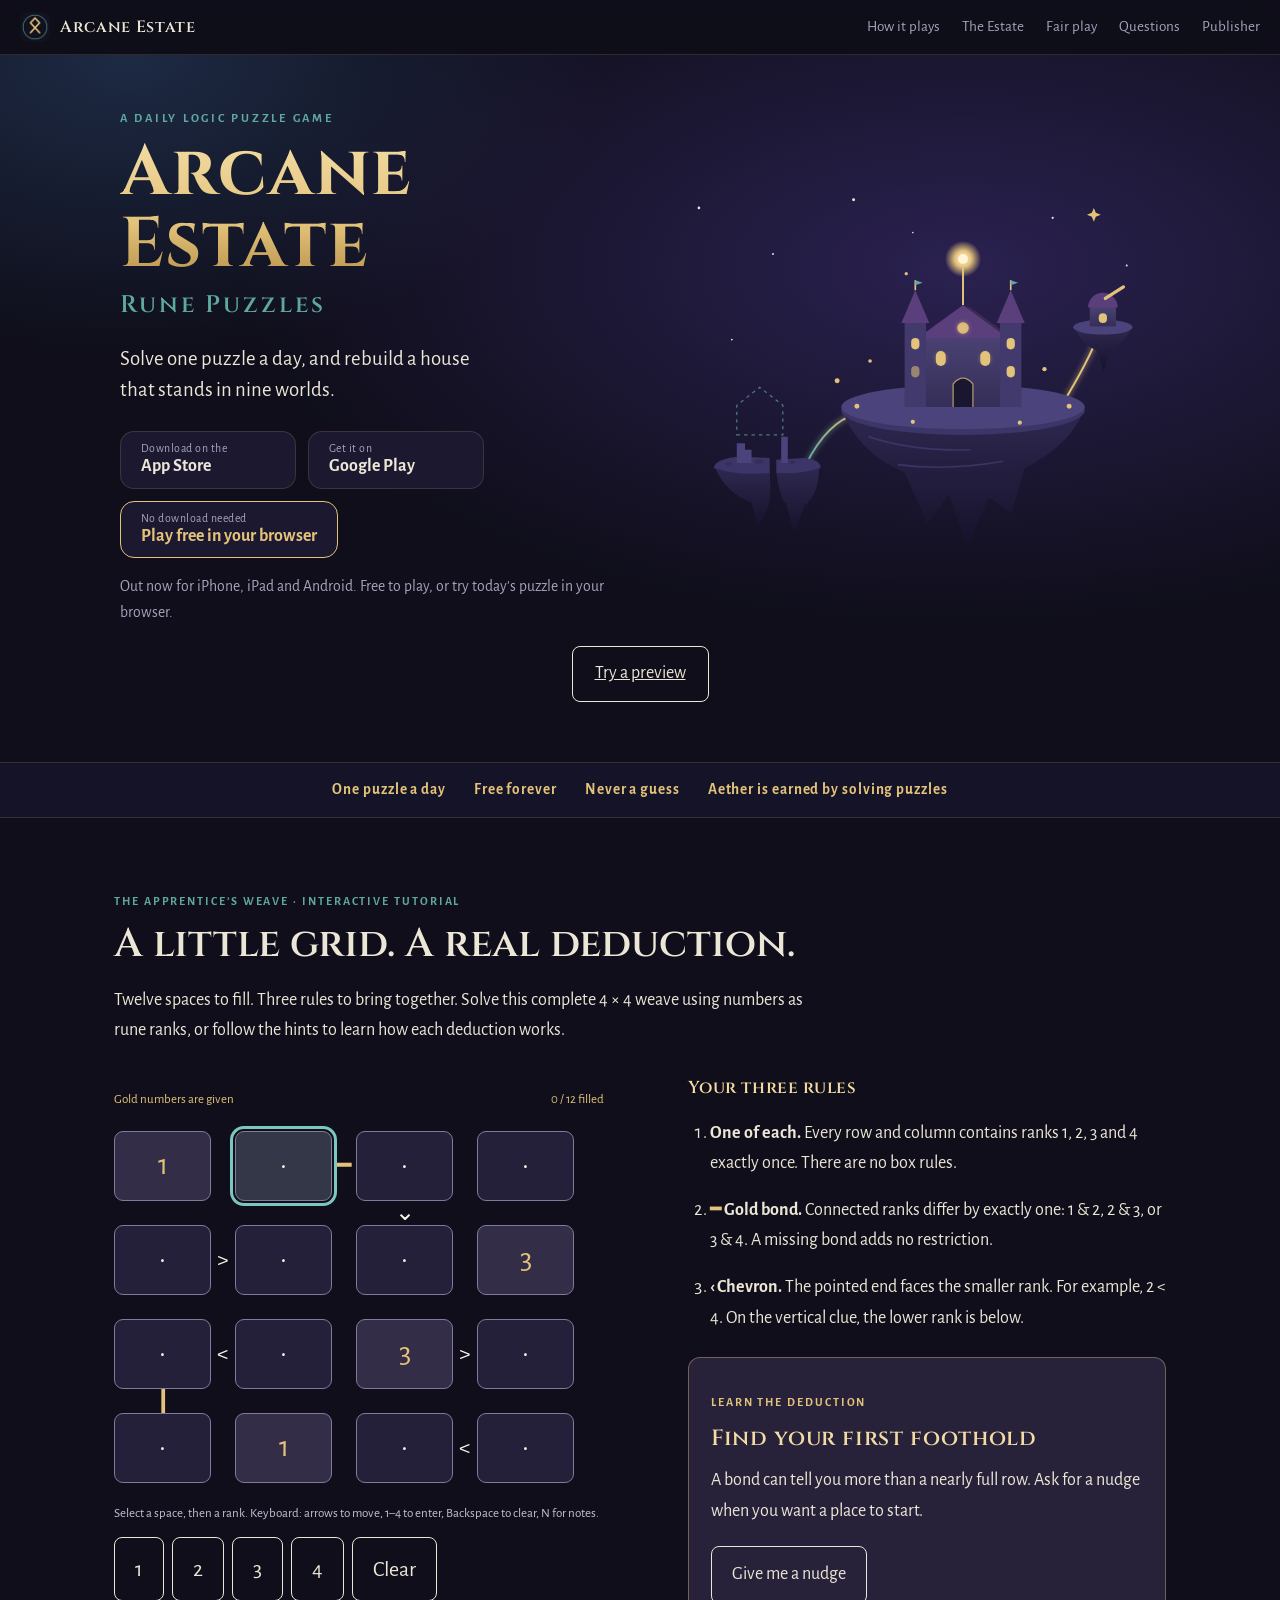
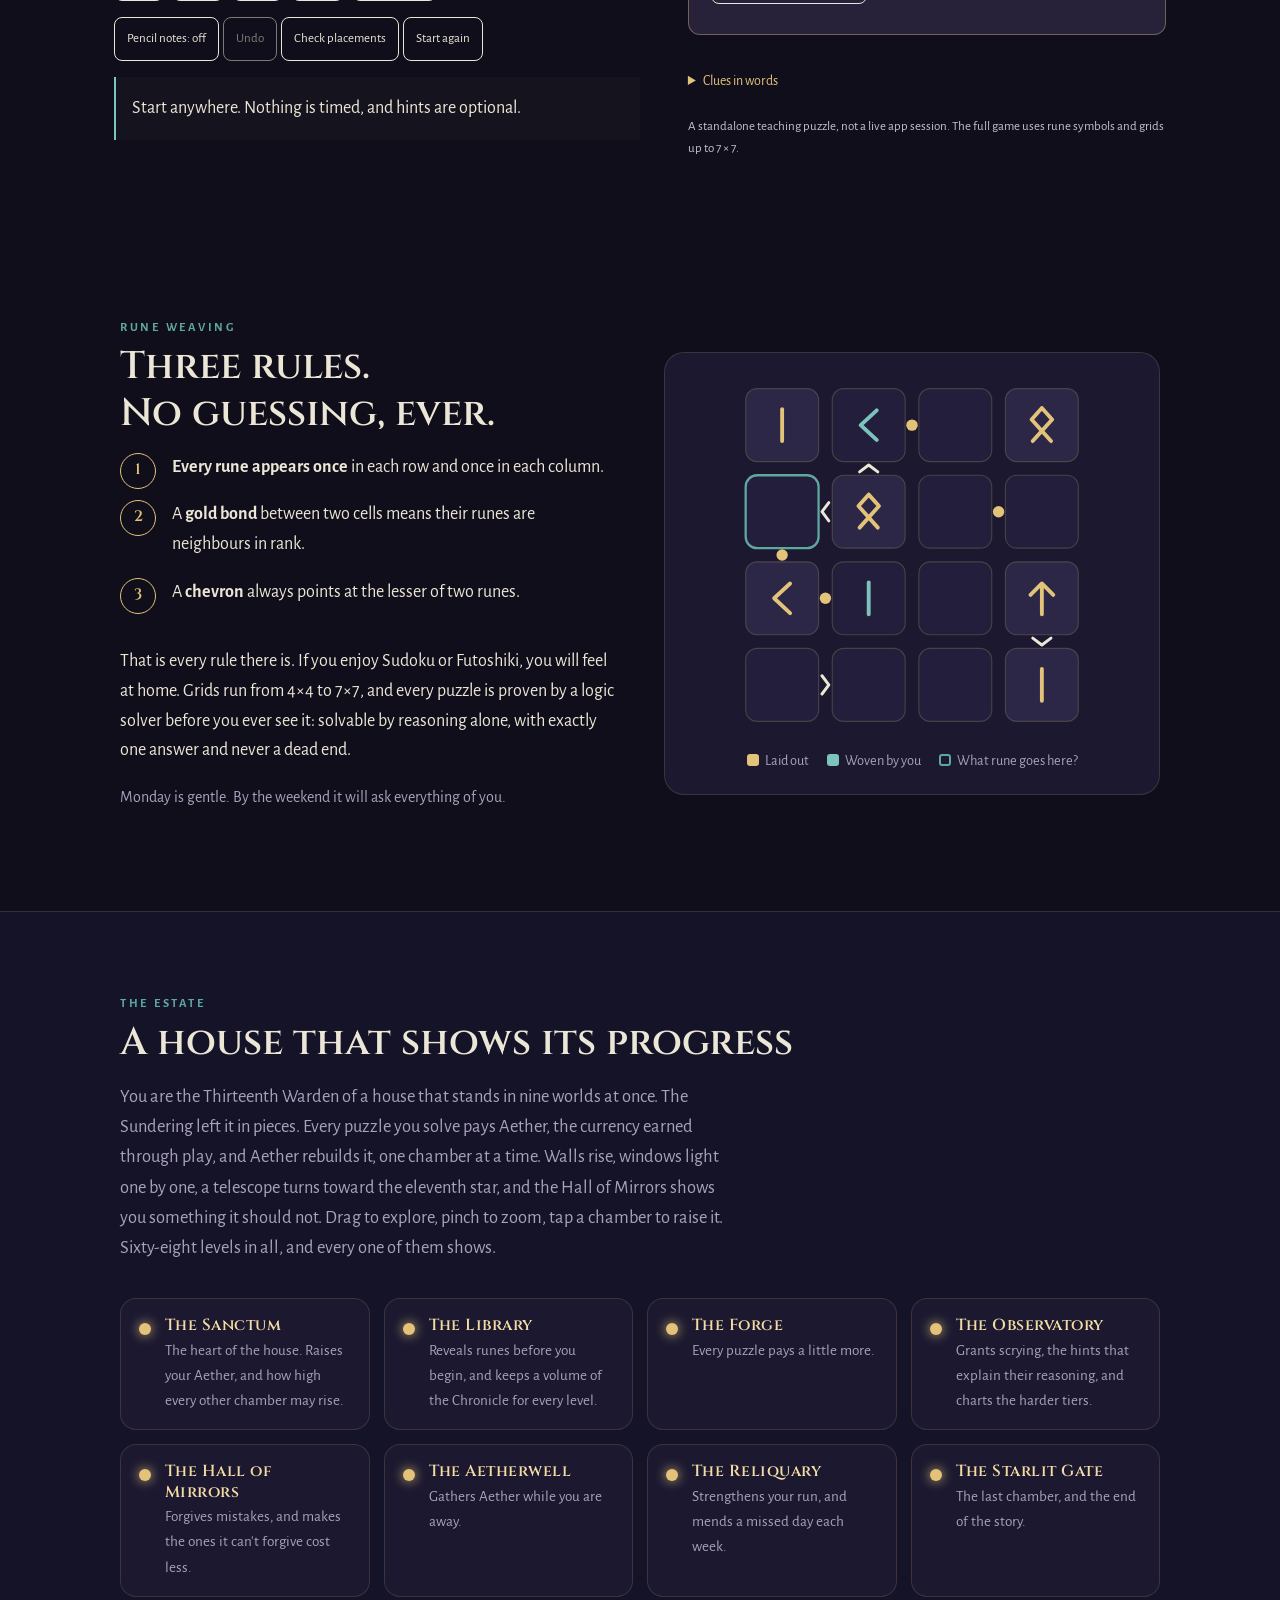
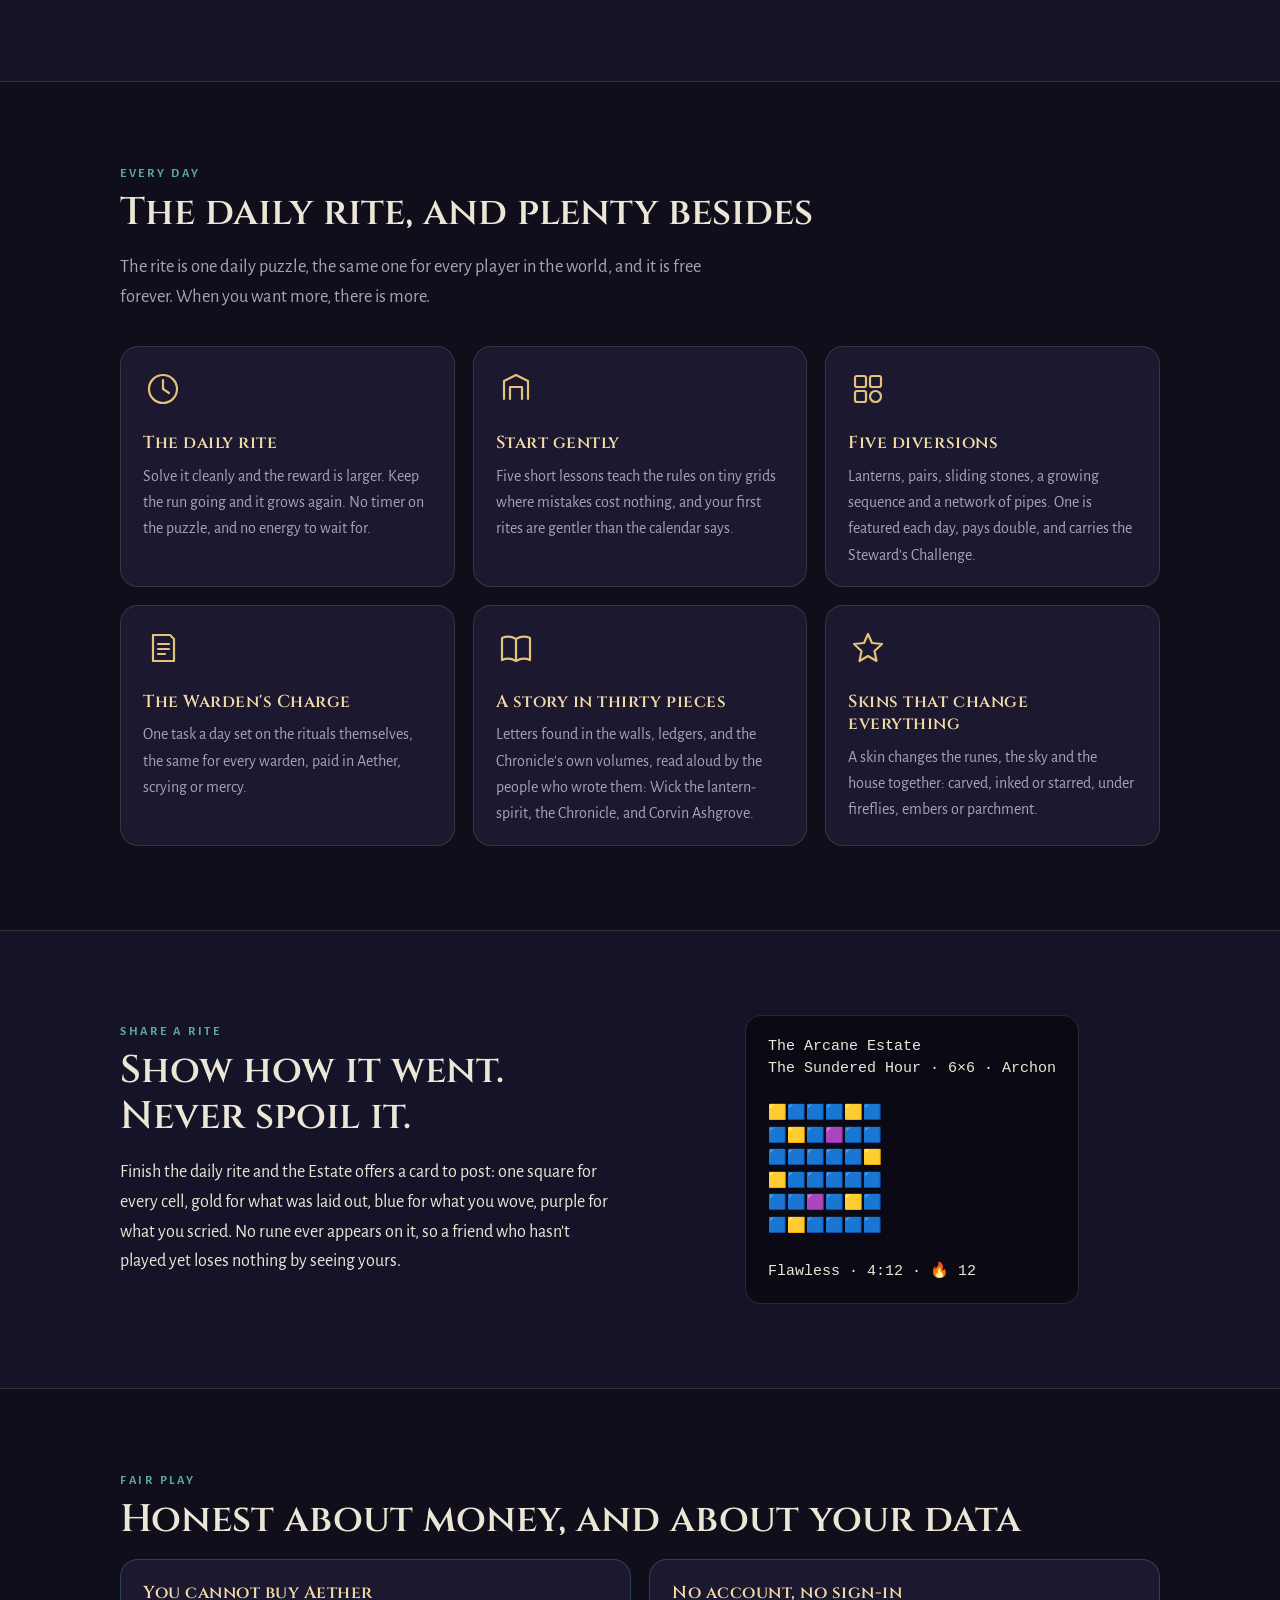
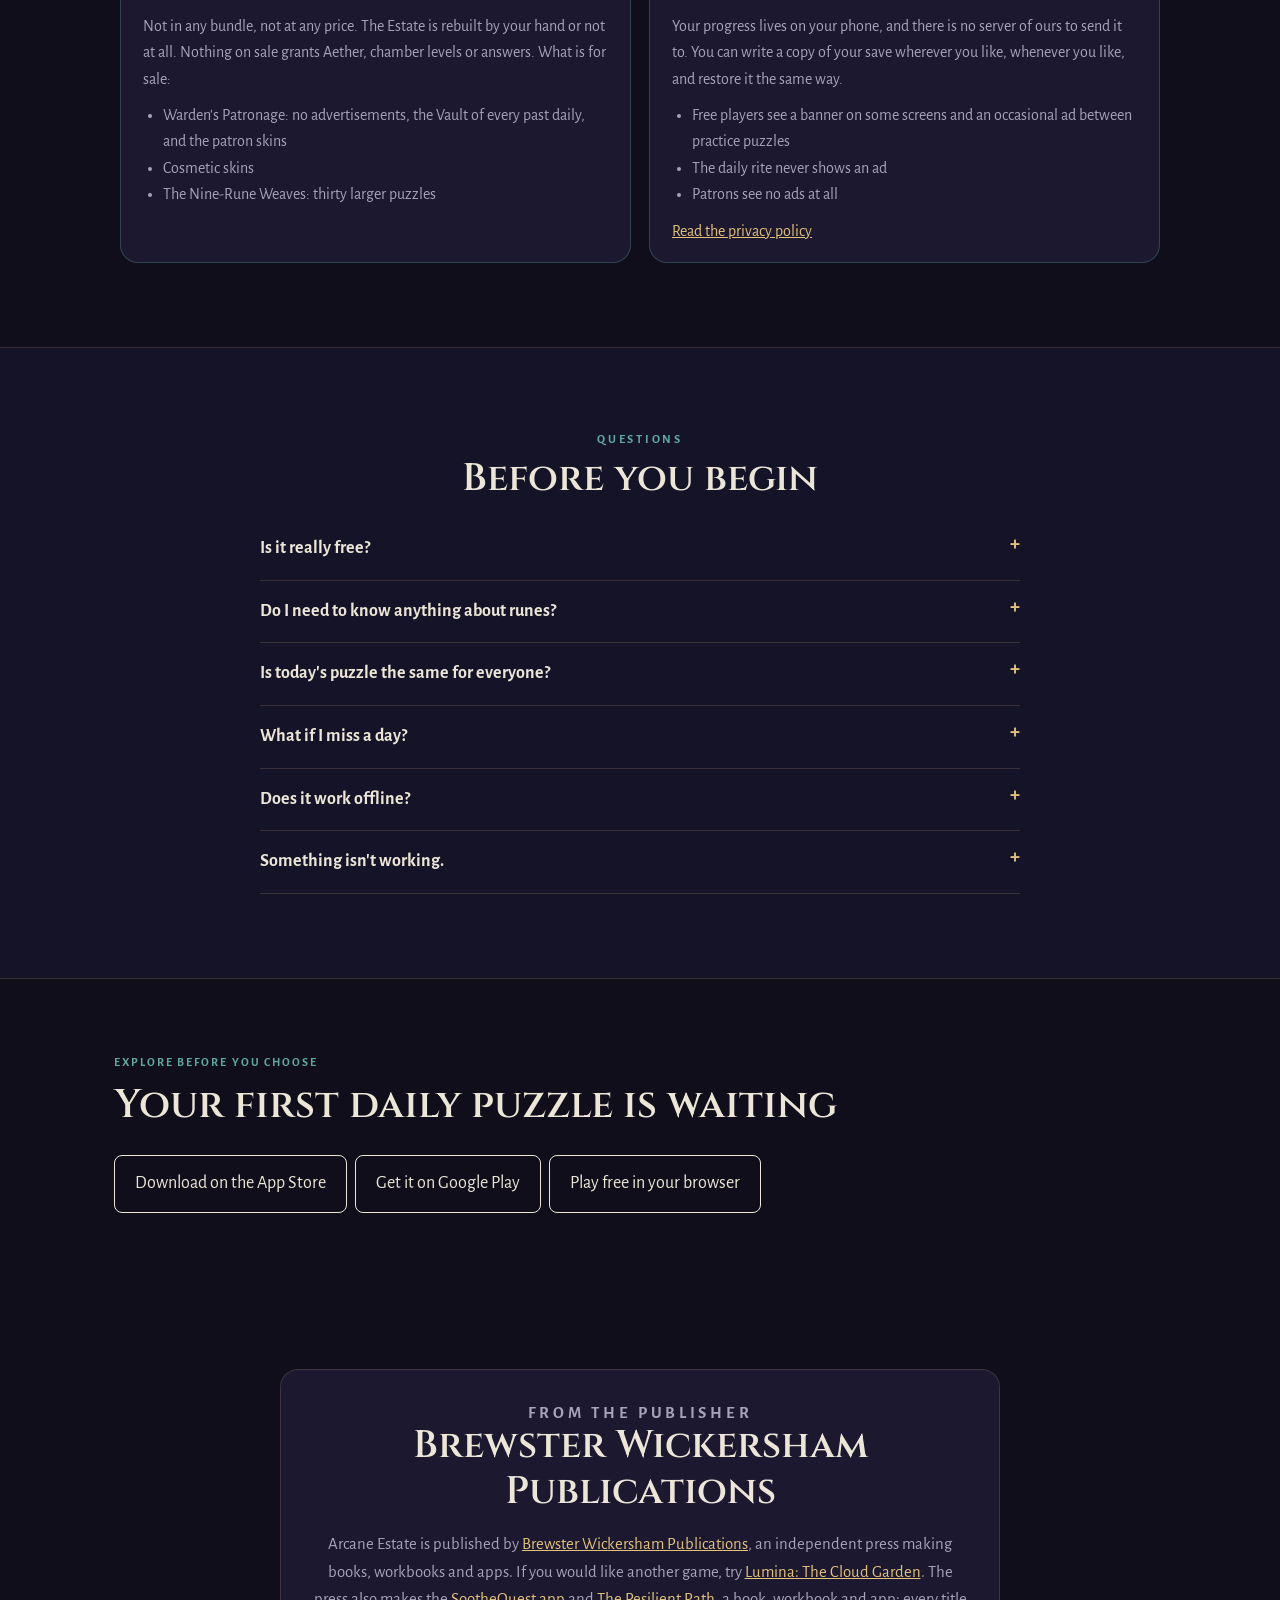
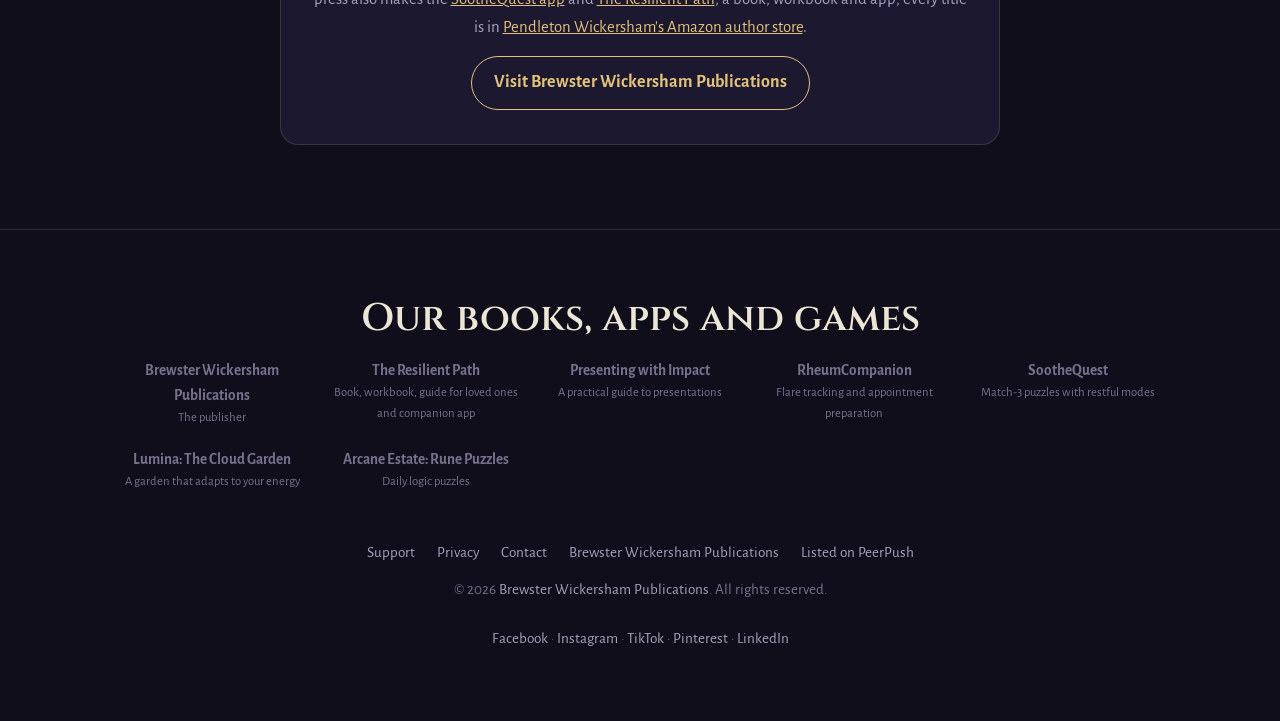
==== commit b9531eb8: "Add PeerPush listing link to footer (site verification) Co-Authored-By: Claude Opus 5.5 <noreply@ant" ====
--- a/index.html
+++ b/index.html
@@ -466,6 +466,7 @@
 <a href="privacy.html">Privacy</a>
 <a href="mailto:info@brewsterwickershampublications.com">Contact</a>
 <a href="https://brewsterwickershampublications.com/" rel="noopener" target="_blank">Brewster Wickersham Publications</a>
+<a href="https://peerpush.com/p/arcane-estate-rune-puzzles" rel="noopener" target="_blank">Listed on PeerPush</a>
 </nav>
   © 2026 <a href="https://brewsterwickershampublications.com/" rel="noopener" target="_blank">Brewster Wickersham Publications</a>. All rights reserved.
 <p class="social-links"><a href="https://www.facebook.com/WeareBrewsterWickershamPublications/">Facebook</a> · <a href="https://www.instagram.com/brewsterwickershampublication/">Instagram</a> · <a href="https://www.tiktok.com/@brewster.wickersh">TikTok</a> · <a href="https://www.pinterest.com/brewsterwickershampublications/">Pinterest</a> · <a href="https://www.linkedin.com/company/brewster-wickersham-publications/">LinkedIn</a></p></footer>
